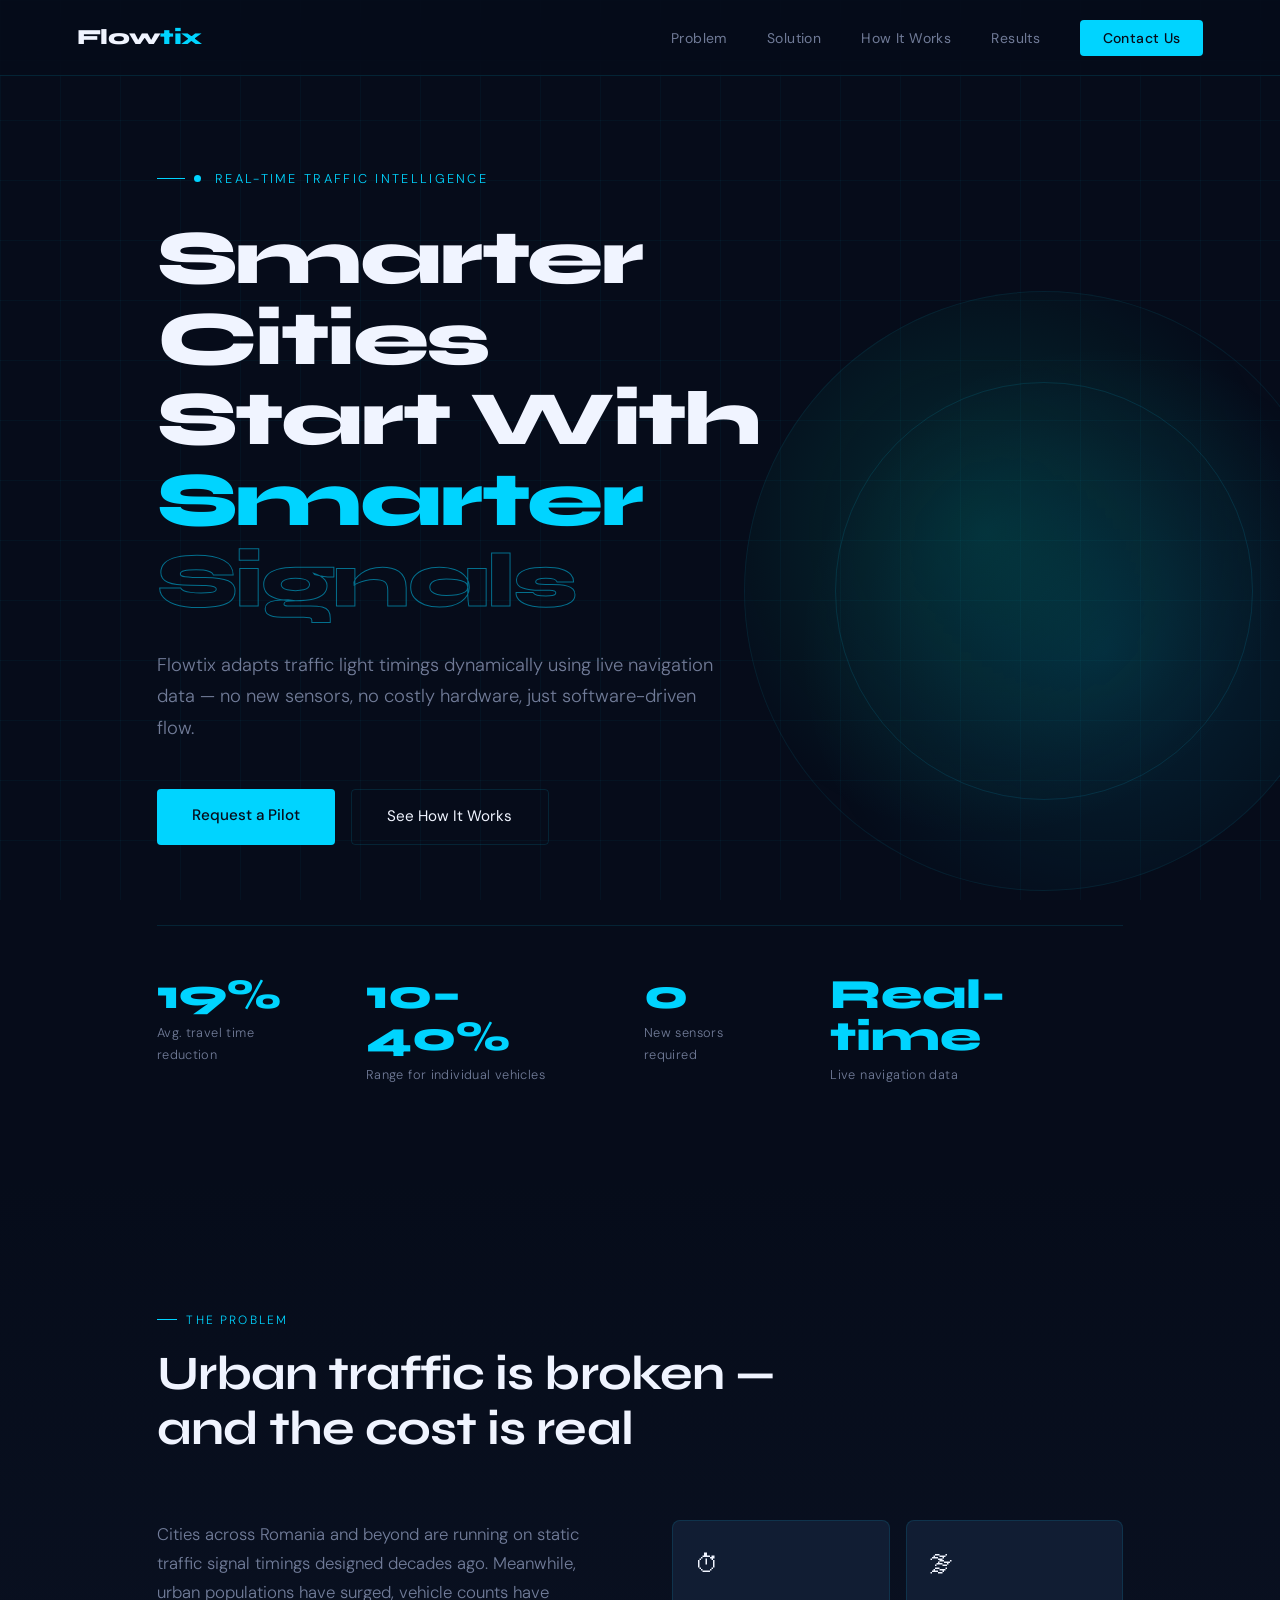
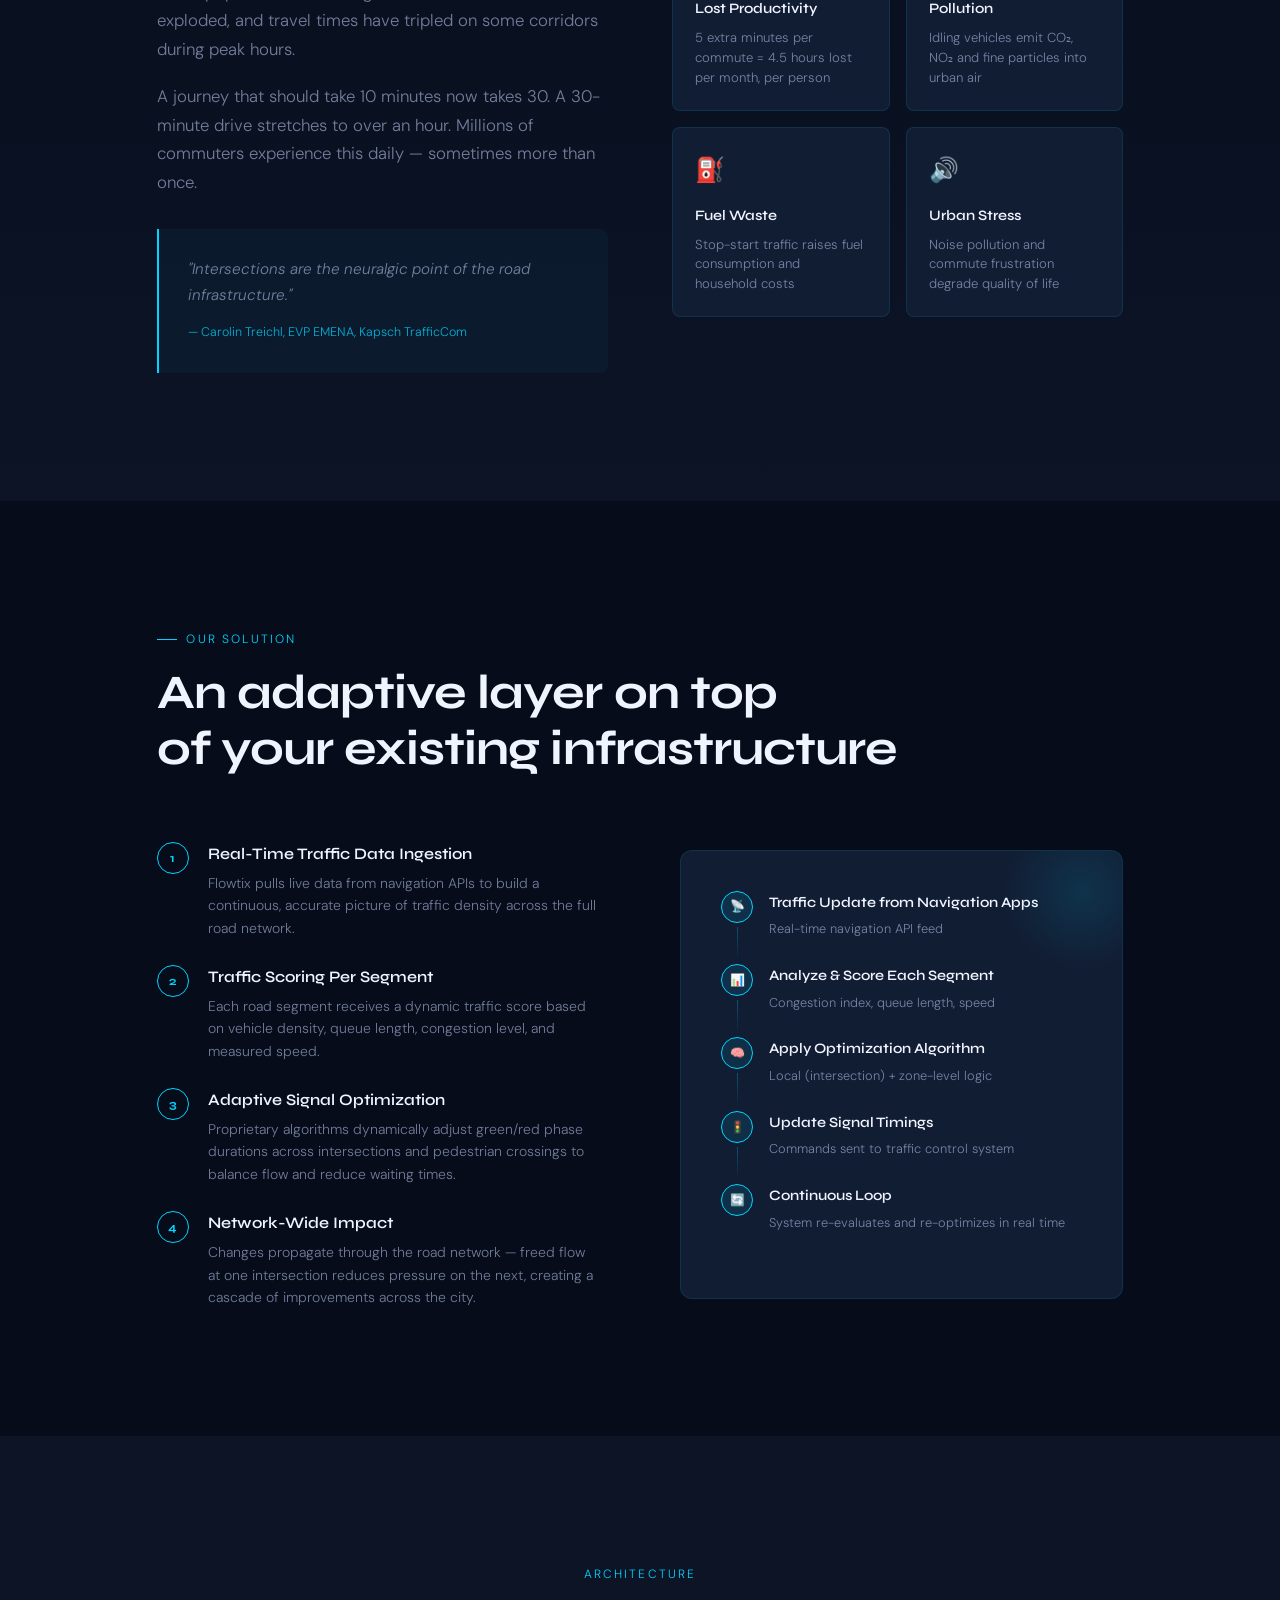
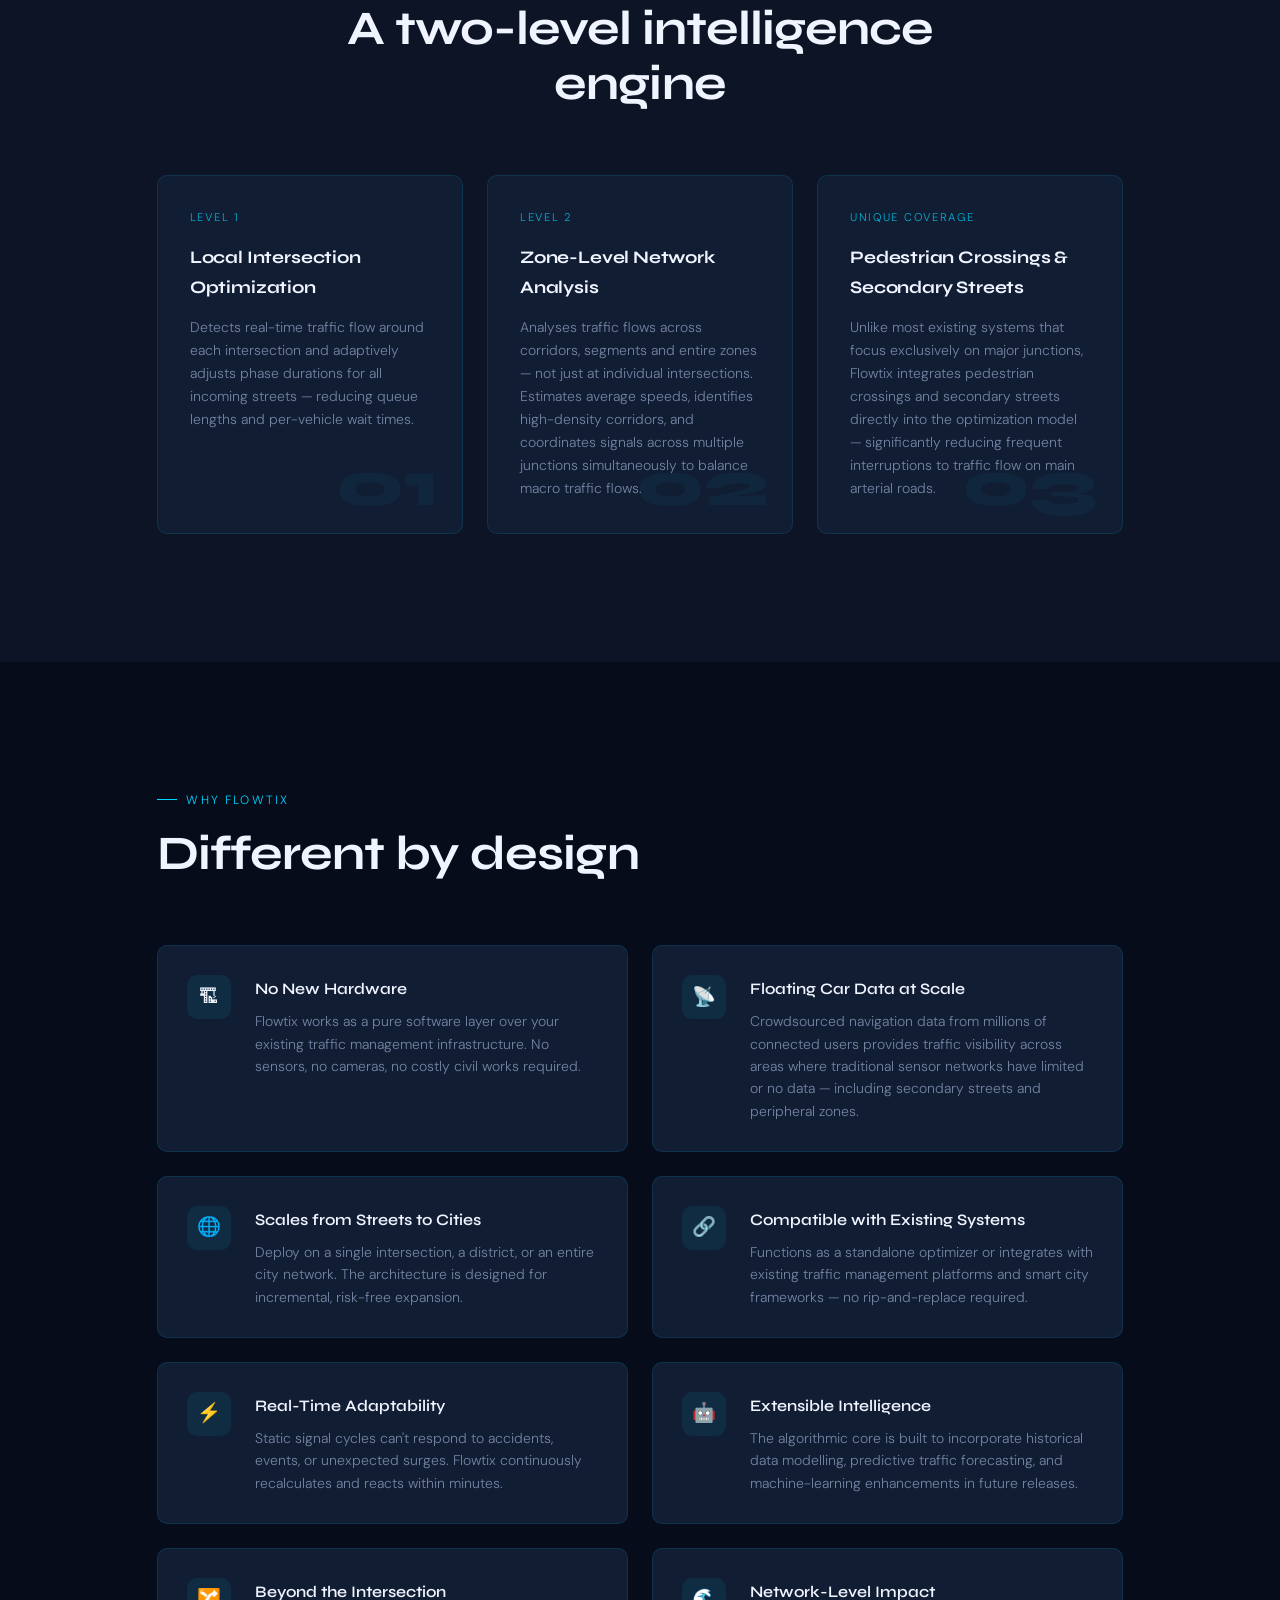
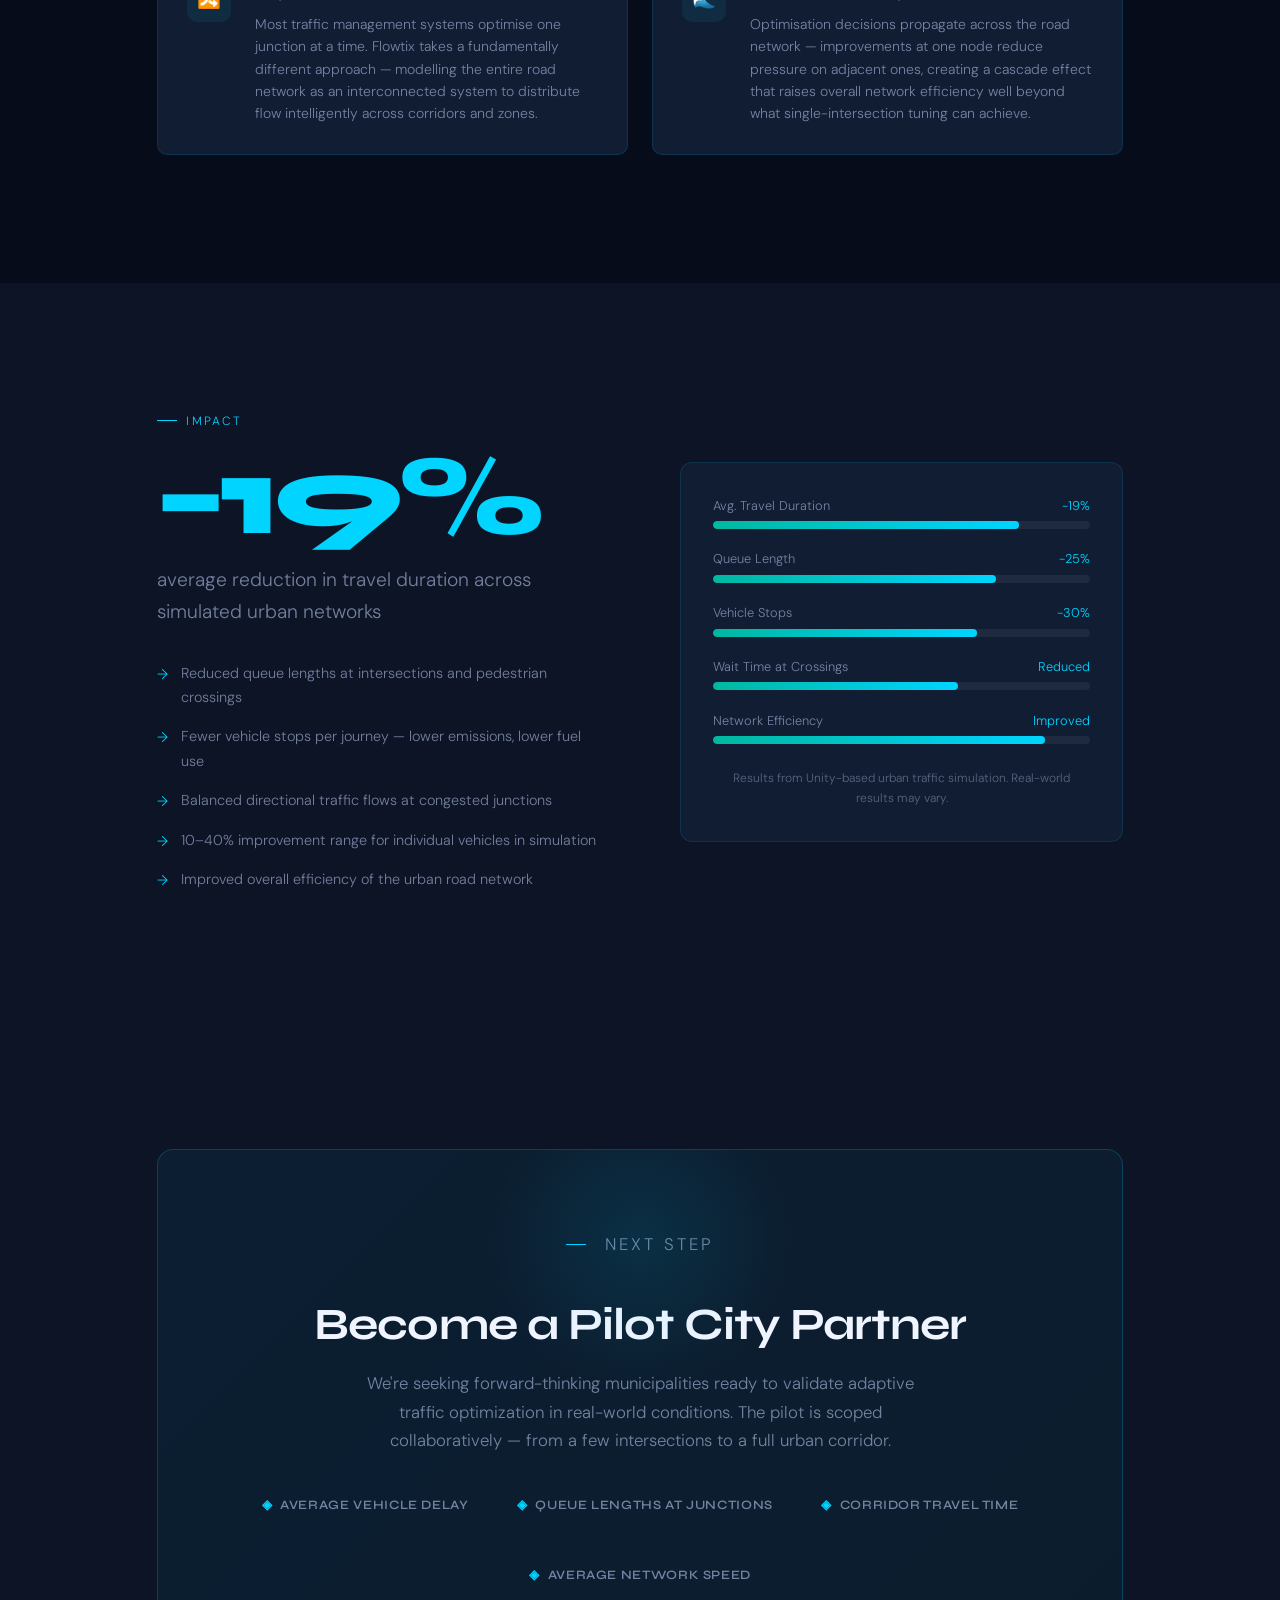
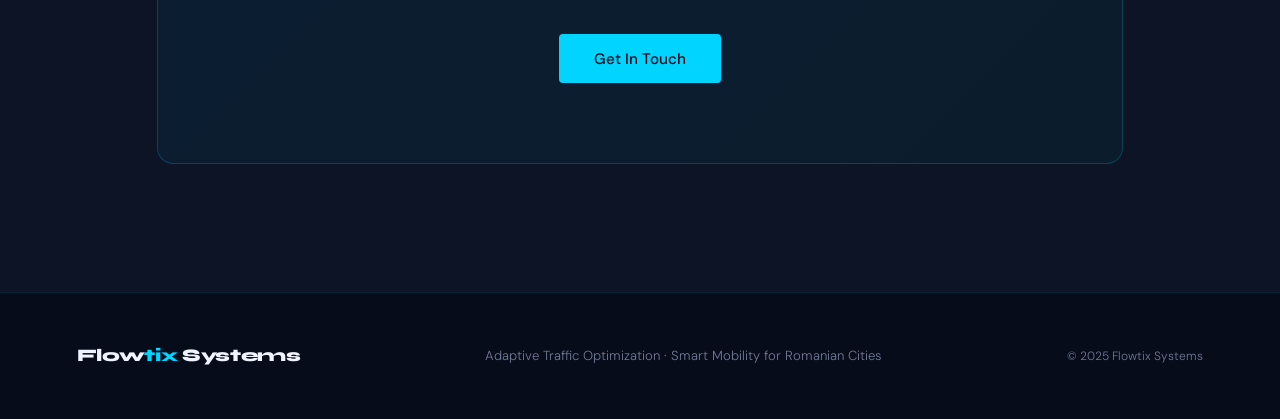
==== index.html @ 8f0c9e0a "index.html" ====
<!DOCTYPE html>
<html lang="en">
<head>
<meta charset="UTF-8">
<meta name="viewport" content="width=device-width, initial-scale=1.0">
<title>Flowtix Systems – Adaptive Traffic Optimization</title>
<link rel="preconnect" href="https://fonts.googleapis.com">
<link href="https://fonts.googleapis.com/css2?family=Syne:wght@400;600;700;800&family=DM+Sans:ital,wght@0,300;0,400;0,500;1,300&display=swap" rel="stylesheet">
<style>
  *, *::before, *::after { box-sizing: border-box; margin: 0; padding: 0; }
  :root {
    --navy: #060C1A; --dark: #0C1426; --card: #111D33;
    --border: rgba(0,210,255,0.12); --cyan: #00D4FF; --teal: #00B8A0;
    --white: #F0F4FF; --muted: rgba(200,215,255,0.55);
    --font-head: 'Syne', sans-serif; --font-body: 'DM Sans', sans-serif;
  }
  html { scroll-behavior: smooth; }
  body { background: var(--navy); color: var(--white); font-family: var(--font-body); font-weight: 300; overflow-x: hidden; line-height: 1.7; }
  body::before {
    content: ''; position: fixed; inset: 0;
    background-image: linear-gradient(rgba(0,210,255,0.04) 1px, transparent 1px), linear-gradient(90deg, rgba(0,210,255,0.04) 1px, transparent 1px);
    background-size: 60px 60px; pointer-events: none; z-index: 0;
  }
  nav {
    position: fixed; top: 0; left: 0; right: 0; z-index: 100;
    display: flex; align-items: center; justify-content: space-between;
    padding: 1.2rem 6vw;
    background: rgba(6,12,26,0.85); backdrop-filter: blur(20px);
    border-bottom: 1px solid var(--border);
  }
  .logo { font-family: var(--font-head); font-weight: 800; font-size: 1.35rem; letter-spacing: -0.02em; color: var(--white); }
  .logo span { color: var(--cyan); }
  nav ul { display: flex; gap: 2.5rem; list-style: none; }
  nav a { color: var(--muted); text-decoration: none; font-size: 0.875rem; font-weight: 400; letter-spacing: 0.03em; transition: color 0.2s; }
  nav a:hover { color: var(--cyan); }
  .nav-cta { background: var(--cyan); color: var(--navy) !important; padding: 0.55rem 1.4rem; border-radius: 4px; font-weight: 500 !important; }
  .nav-cta:hover { opacity: 0.85; color: var(--navy) !important; }
  section { position: relative; z-index: 1; }
  .container { max-width: 1120px; margin: 0 auto; padding: 0 6vw; }

  /* HERO */
  #hero { min-height: 100vh; display: flex; flex-direction: column; justify-content: center; padding: 10rem 6vw 6rem; overflow: hidden; }
  .hero-eyebrow {
    display: inline-flex; align-items: center; gap: 0.6rem;
    font-size: 0.8rem; letter-spacing: 0.18em; text-transform: uppercase;
    color: var(--cyan); margin-bottom: 1.8rem; opacity: 0;
    animation: fadeUp 0.8s 0.2s forwards;
  }
  .hero-eyebrow::before { content: ''; display: block; width: 28px; height: 1px; background: var(--cyan); }
  h1 { font-family: var(--font-head); font-weight: 800; font-size: clamp(3rem, 6vw, 5.5rem); line-height: 1.05; letter-spacing: -0.03em; max-width: 820px; opacity: 0; animation: fadeUp 0.9s 0.35s forwards; }
  h1 .accent { color: var(--cyan); }
  h1 .outline { -webkit-text-stroke: 1px rgba(0,210,255,0.5); color: transparent; }
  .hero-sub { font-size: 1.15rem; color: var(--muted); max-width: 580px; margin: 1.8rem 0 2.8rem; opacity: 0; animation: fadeUp 0.9s 0.5s forwards; }
  .hero-actions { display: flex; gap: 1rem; flex-wrap: wrap; opacity: 0; animation: fadeUp 0.9s 0.65s forwards; }
  .btn-primary { background: var(--cyan); color: var(--navy); border: none; padding: 0.9rem 2.2rem; border-radius: 4px; font-family: var(--font-body); font-size: 0.95rem; font-weight: 500; cursor: pointer; text-decoration: none; transition: opacity 0.2s, transform 0.2s; display: inline-block; }
  .btn-primary:hover { opacity: 0.88; transform: translateY(-1px); }
  .btn-outline { background: transparent; color: var(--white); border: 1px solid var(--border); padding: 0.9rem 2.2rem; border-radius: 4px; font-family: var(--font-body); font-size: 0.95rem; font-weight: 400; cursor: pointer; text-decoration: none; transition: border-color 0.2s, color 0.2s; display: inline-block; }
  .btn-outline:hover { border-color: var(--cyan); color: var(--cyan); }
  .hero-stats { display: flex; gap: 4rem; margin-top: 5rem; padding-top: 3rem; border-top: 1px solid var(--border); opacity: 0; animation: fadeUp 0.9s 0.85s forwards; }
  .stat-val { font-family: var(--font-head); font-size: 2.6rem; font-weight: 800; color: var(--cyan); line-height: 1; }
  .stat-label { font-size: 0.8rem; color: var(--muted); margin-top: 0.4rem; letter-spacing: 0.03em; }
  .hero-orb {
    position: absolute; right: -5vw; top: 50%; transform: translateY(-50%);
    width: min(600px, 55vw); height: min(600px, 55vw); border-radius: 50%;
    background: radial-gradient(circle at 40% 40%, rgba(0,184,160,0.18), transparent 60%), radial-gradient(circle at 60% 60%, rgba(0,210,255,0.12), transparent 60%);
    border: 1px solid rgba(0,210,255,0.08); animation: pulse 6s ease-in-out infinite; pointer-events: none;
  }
  .hero-orb::after { content: ''; position: absolute; inset: 15%; border-radius: 50%; border: 1px solid rgba(0,210,255,0.12); animation: pulse 6s 1.5s ease-in-out infinite; }
  @keyframes pulse { 0%, 100% { transform: translateY(-50%) scale(1); opacity: 1; } 50% { transform: translateY(-50%) scale(1.03); opacity: 0.8; } }
  @keyframes fadeUp { from { opacity: 0; transform: translateY(20px); } to { opacity: 1; transform: translateY(0); } }

  /* SECTION BASICS */
  .section-label { font-size: 0.75rem; letter-spacing: 0.18em; text-transform: uppercase; color: var(--cyan); margin-bottom: 1rem; display: flex; align-items: center; gap: 0.6rem; }
  .section-label::before { content: ''; display: block; width: 20px; height: 1px; background: var(--cyan); }
  h2 { font-family: var(--font-head); font-size: clamp(2rem, 4vw, 3rem); font-weight: 700; letter-spacing: -0.02em; line-height: 1.15; }

  /* PROBLEM */
  #problem { padding: 8rem 0; background: linear-gradient(180deg, var(--navy) 0%, var(--dark) 100%); }
  .problem-grid { display: grid; grid-template-columns: 1fr 1fr; gap: 4rem; margin-top: 4rem; align-items: start; }
  .problem-text p { color: var(--muted); font-size: 1.05rem; margin-bottom: 1.2rem; }
  .impact-cards { display: grid; grid-template-columns: 1fr 1fr; gap: 1rem; }
  .impact-card { background: var(--card); border: 1px solid var(--border); border-radius: 8px; padding: 1.4rem; transition: border-color 0.3s; }
  .impact-card:hover { border-color: rgba(0,210,255,0.3); }
  .impact-icon { font-size: 1.5rem; margin-bottom: 0.8rem; }
  .impact-title { font-family: var(--font-head); font-size: 0.9rem; font-weight: 600; margin-bottom: 0.4rem; }
  .impact-desc { font-size: 0.82rem; color: var(--muted); line-height: 1.5; }
  .quote-block { margin-top: 2rem; padding: 1.8rem; border-left: 2px solid var(--cyan); background: rgba(0,210,255,0.04); border-radius: 0 8px 8px 0; }
  .quote-block p { font-style: italic; color: var(--muted); font-size: 0.95rem; margin-bottom: 0.5rem; }
  .quote-block cite { font-size: 0.78rem; color: var(--cyan); opacity: 0.8; font-style: normal; }

  /* SOLUTION */
  #solution { padding: 8rem 0; }
  .solution-layout { display: grid; grid-template-columns: 1fr 1fr; gap: 5rem; margin-top: 4rem; align-items: center; }
  .solution-features { display: flex; flex-direction: column; gap: 1.5rem; }
  .feat-item { display: flex; gap: 1.2rem; align-items: flex-start; }
  .feat-num { flex-shrink: 0; width: 32px; height: 32px; border-radius: 50%; border: 1px solid var(--cyan); display: flex; align-items: center; justify-content: center; font-family: var(--font-head); font-size: 0.75rem; font-weight: 700; color: var(--cyan); margin-top: 2px; }
  .feat-text h3 { font-family: var(--font-head); font-size: 1rem; font-weight: 600; margin-bottom: 0.3rem; }
  .feat-text p { font-size: 0.875rem; color: var(--muted); line-height: 1.6; }
  .flow-diagram { background: var(--card); border: 1px solid var(--border); border-radius: 12px; padding: 2.5rem; position: relative; overflow: hidden; }
  .flow-diagram::before { content: ''; position: absolute; top: -40px; right: -40px; width: 160px; height: 160px; border-radius: 50%; background: radial-gradient(circle, rgba(0,210,255,0.12), transparent 70%); }
  .flow-step { display: flex; align-items: flex-start; gap: 1rem; margin-bottom: 1.5rem; position: relative; }
  .flow-step:not(:last-child)::after { content: ''; position: absolute; left: 16px; top: 36px; bottom: -20px; width: 1px; background: linear-gradient(var(--cyan), transparent); opacity: 0.3; }
  .flow-dot { flex-shrink: 0; width: 32px; height: 32px; border-radius: 50%; background: rgba(0,210,255,0.1); border: 1px solid var(--cyan); display: flex; align-items: center; justify-content: center; font-size: 0.75rem; color: var(--cyan); font-family: var(--font-head); font-weight: 700; }
  .flow-content h4 { font-family: var(--font-head); font-size: 0.9rem; font-weight: 600; margin-bottom: 0.2rem; }
  .flow-content p { font-size: 0.8rem; color: var(--muted); }

  /* HOW IT WORKS */
  #how { padding: 8rem 0; background: var(--dark); }
  .how-header { text-align: center; max-width: 620px; margin: 0 auto; }
  .how-header .section-label { justify-content: center; }
  .how-header .section-label::before { display: none; }
  .arch-cards { display: grid; grid-template-columns: repeat(3, 1fr); gap: 1.5rem; margin-top: 4rem; }
  .arch-card { background: var(--card); border: 1px solid var(--border); border-radius: 10px; padding: 2rem; transition: border-color 0.3s, transform 0.3s; position: relative; overflow: hidden; }
  .arch-card::before { content: ''; position: absolute; top: 0; left: 0; right: 0; height: 2px; background: linear-gradient(90deg, transparent, var(--cyan), transparent); opacity: 0; transition: opacity 0.3s; }
  .arch-card:hover { border-color: rgba(0,210,255,0.3); transform: translateY(-4px); }
  .arch-card:hover::before { opacity: 1; }
  .arch-tag { font-size: 0.7rem; letter-spacing: 0.15em; text-transform: uppercase; color: var(--cyan); opacity: 0.8; margin-bottom: 1rem; }
  .arch-card h3 { font-family: var(--font-head); font-size: 1.1rem; font-weight: 700; margin-bottom: 0.8rem; letter-spacing: -0.01em; }
  .arch-card p { font-size: 0.875rem; color: var(--muted); line-height: 1.65; }
  .arch-card .big-num { position: absolute; bottom: 1rem; right: 1.5rem; font-family: var(--font-head); font-size: 4rem; font-weight: 800; color: rgba(0,210,255,0.05); line-height: 1; }

  /* DIFF */
  #diff { padding: 8rem 0; }
  .diff-grid { display: grid; grid-template-columns: repeat(2, 1fr); gap: 1.5rem; margin-top: 4rem; }
  .diff-item { display: flex; gap: 1.5rem; background: var(--card); border: 1px solid var(--border); border-radius: 10px; padding: 1.8rem; transition: border-color 0.3s; }
  .diff-item:hover { border-color: rgba(0,210,255,0.3); }
  .diff-icon { flex-shrink: 0; width: 44px; height: 44px; border-radius: 10px; background: rgba(0,210,255,0.08); display: flex; align-items: center; justify-content: center; font-size: 1.2rem; }
  .diff-body h3 { font-family: var(--font-head); font-size: 1rem; font-weight: 600; margin-bottom: 0.5rem; }
  .diff-body p { font-size: 0.875rem; color: var(--muted); line-height: 1.6; }

  /* RESULTS */
  #results { padding: 8rem 0; background: var(--dark); overflow: hidden; }
  .results-layout { display: grid; grid-template-columns: 1fr 1fr; gap: 5rem; align-items: center; }
  .results-big { font-family: var(--font-head); font-size: 7rem; font-weight: 800; line-height: 0.9; color: var(--cyan); letter-spacing: -0.04em; }
  .results-desc { font-size: 1.2rem; color: var(--muted); margin: 1rem 0 2rem; }
  .result-list { list-style: none; display: flex; flex-direction: column; gap: 0.9rem; }
  .result-list li { display: flex; align-items: flex-start; gap: 0.8rem; font-size: 0.9rem; color: var(--muted); }
  .result-list li::before { content: '→'; color: var(--cyan); flex-shrink: 0; margin-top: 1px; }
  .results-vis { background: var(--card); border: 1px solid var(--border); border-radius: 12px; padding: 2rem; }
  .bar-chart { display: flex; flex-direction: column; gap: 1.2rem; }
  .bar-row { display: flex; flex-direction: column; gap: 0.3rem; }
  .bar-label { display: flex; justify-content: space-between; font-size: 0.8rem; color: var(--muted); }
  .bar-track { height: 8px; background: rgba(255,255,255,0.06); border-radius: 99px; overflow: hidden; }
  .bar-fill { height: 100%; border-radius: 99px; background: linear-gradient(90deg, var(--teal), var(--cyan)); animation: barGrow 1.5s ease forwards; }
  @keyframes barGrow { from { width: 0; } }
  .chart-note { font-size: 0.75rem; color: var(--muted); text-align: center; margin-top: 1.5rem; opacity: 0.7; }



  /* PILOT */
  #pilot { padding: 8rem 0; background: var(--dark); }
  .pilot-box { background: linear-gradient(135deg, rgba(0,210,255,0.06) 0%, rgba(0,184,160,0.06) 100%); border: 1px solid rgba(0,210,255,0.2); border-radius: 16px; padding: 5rem; text-align: center; position: relative; overflow: hidden; }
  .pilot-box::before { content: ''; position: absolute; top: -60px; left: 50%; transform: translateX(-50%); width: 300px; height: 300px; border-radius: 50%; background: radial-gradient(circle, rgba(0,210,255,0.1), transparent 70%); pointer-events: none; }
  .pilot-box h2 { font-size: clamp(2rem, 3.5vw, 2.8rem); margin-bottom: 1.2rem; }
  .pilot-box p { color: var(--muted); max-width: 560px; margin: 0 auto 2.5rem; font-size: 1.05rem; }
  .pilot-kpis { display: flex; justify-content: center; gap: 3rem; margin-bottom: 3rem; flex-wrap: wrap; }
  .kpi { font-family: var(--font-head); font-size: 0.8rem; font-weight: 600; letter-spacing: 0.05em; color: var(--muted); text-transform: uppercase; display: flex; align-items: center; gap: 0.5rem; }
  .kpi::before { content: '◈'; color: var(--cyan); }

  footer { padding: 3rem 6vw; border-top: 1px solid var(--border); display: flex; align-items: center; justify-content: space-between; position: relative; z-index: 1; }
  footer p { font-size: 0.82rem; color: var(--muted); }
  .footer-logo { font-family: var(--font-head); font-weight: 800; font-size: 1.1rem; letter-spacing: -0.02em; color: var(--white); }
  .footer-logo span { color: var(--cyan); }

  .reveal { opacity: 0; transform: translateY(24px); transition: opacity 0.7s ease, transform 0.7s ease; }
  .reveal.visible { opacity: 1; transform: none; }
  @keyframes blink { 0%, 100% { opacity: 1; } 50% { opacity: 0.3; } }
  .live-dot { display: inline-block; width: 7px; height: 7px; border-radius: 50%; background: var(--cyan); animation: blink 1.8s ease-in-out infinite; margin-right: 4px; }

  @media (max-width: 860px) {
    nav ul { display: none; }
    .problem-grid, .solution-layout, .results-layout, .data-layout { grid-template-columns: 1fr; gap: 2.5rem; }
    .arch-cards, .diff-grid { grid-template-columns: 1fr; }
    .impact-cards { grid-template-columns: 1fr 1fr; }
    .hero-stats { flex-wrap: wrap; gap: 2rem; }
    .pilot-box { padding: 3rem 2rem; }
    .hero-orb { display: none; }
  }

  /* CONTACT PAGE */
  #contact-page {
    display: none; position: fixed; inset: 0; z-index: 200;
    background: var(--navy); overflow-y: auto;
  }
  #contact-page.active { display: block; }
  .contact-wrap {
    min-height: 100vh; display: flex; flex-direction: column;
    align-items: center; justify-content: center;
    padding: 6rem 6vw; text-align: center;
  }
  .contact-back {
    position: fixed; top: 1.5rem; left: 6vw; z-index: 210;
    display: flex; align-items: center; gap: 0.5rem;
    color: var(--muted); font-size: 0.875rem; cursor: pointer;
    background: none; border: none; font-family: var(--font-body);
    transition: color 0.2s; padding: 0;
  }
  .contact-back:hover { color: var(--cyan); }
  .contact-back::before { content: '←'; font-size: 1rem; }
  .contact-eyebrow {
    font-size: 0.8rem; letter-spacing: 0.18em; text-transform: uppercase;
    color: var(--cyan); margin-bottom: 1.5rem;
    display: flex; align-items: center; justify-content: center; gap: 0.6rem;
  }
  .contact-eyebrow::before { content: ''; display: block; width: 28px; height: 1px; background: var(--cyan); }
  .contact-eyebrow::after { content: ''; display: block; width: 28px; height: 1px; background: var(--cyan); }
  .contact-title { font-family: var(--font-head); font-size: clamp(2.2rem, 5vw, 4rem); font-weight: 800; letter-spacing: -0.03em; margin-bottom: 1rem; }
  .contact-subtitle { color: var(--muted); font-size: 1.1rem; max-width: 480px; margin: 0 auto 4rem; }
  .contact-cards {
    display: flex; gap: 2rem; flex-wrap: wrap; justify-content: center; margin-bottom: 4rem;
  }
  .contact-card {
    background: var(--card); border: 1px solid var(--border); border-radius: 12px;
    padding: 2.5rem 3rem; min-width: 260px; transition: border-color 0.3s, transform 0.3s;
    text-decoration: none; color: var(--white);
  }
  .contact-card:hover { border-color: rgba(0,210,255,0.4); transform: translateY(-4px); }
  .contact-card-icon { font-size: 2rem; margin-bottom: 1.2rem; }
  .contact-card-label { font-size: 0.75rem; letter-spacing: 0.15em; text-transform: uppercase; color: var(--cyan); margin-bottom: 0.6rem; }
  .contact-card-value { font-family: var(--font-head); font-size: 1.1rem; font-weight: 600; }
  .contact-location {
    font-size: 0.82rem; color: var(--muted); opacity: 0.55;
    letter-spacing: 0.05em;
  }
  .contact-orb {
    position: fixed; left: 50%; top: 50%; transform: translate(-50%, -50%);
    width: 600px; height: 600px; border-radius: 50%; pointer-events: none;
    background: radial-gradient(circle at 50% 50%, rgba(0,184,160,0.08), transparent 60%);
    z-index: -1;
  }

</style>
</head>
<body>

<nav>
  <div class="logo">Flow<span>tix</span></div>
  <ul>
    <li><a href="#problem">Problem</a></li>
    <li><a href="#solution">Solution</a></li>
    <li><a href="#how">How It Works</a></li>
    <li><a href="#results">Results</a></li>
    <li><a href="#pilot" class="nav-cta">Contact Us</a></li>
  </ul>
</nav>

<section id="hero">
  <div class="hero-orb"></div>
  <div class="container">
    <p class="hero-eyebrow"><span class="live-dot"></span>Real-Time Traffic Intelligence</p>
    <h1>Smarter Cities<br>Start With <span class="accent">Smarter</span><br><span class="outline">Signals</span></h1>
    <p class="hero-sub">Flowtix adapts traffic light timings dynamically using live navigation data — no new sensors, no costly hardware, just software-driven flow.</p>
    <div class="hero-actions">
      <a href="#pilot" class="btn-primary">Request a Pilot</a>
      <a href="#solution" class="btn-outline">See How It Works</a>
    </div>
    <div class="hero-stats">
      <div><div class="stat-val">19%</div><div class="stat-label">Avg. travel time reduction</div></div>
      <div><div class="stat-val">10–40%</div><div class="stat-label">Range for individual vehicles</div></div>
      <div><div class="stat-val">0</div><div class="stat-label">New sensors required</div></div>
      <div><div class="stat-val">Real-time</div><div class="stat-label">Live navigation data</div></div>
    </div>
  </div>
</section>

<section id="problem">
  <div class="container">
    <div class="reveal">
      <p class="section-label">The Problem</p>
      <h2>Urban traffic is broken —<br>and the cost is real</h2>
    </div>
    <div class="problem-grid reveal">
      <div class="problem-text">
        <p>Cities across Romania and beyond are running on static traffic signal timings designed decades ago. Meanwhile, urban populations have surged, vehicle counts have exploded, and travel times have tripled on some corridors during peak hours.</p>
        <p>A journey that should take 10 minutes now takes 30. A 30-minute drive stretches to over an hour. Millions of commuters experience this daily — sometimes more than once.</p>
        <div class="quote-block">
          <p>"Intersections are the neuralgic point of the road infrastructure."</p>
          <cite>— Carolin Treichl, EVP EMENA, Kapsch TrafficCom</cite>
        </div>
      </div>
      <div class="impact-cards">
        <div class="impact-card"><div class="impact-icon">⏱</div><div class="impact-title">Lost Productivity</div><div class="impact-desc">5 extra minutes per commute = 4.5 hours lost per month, per person</div></div>
        <div class="impact-card"><div class="impact-icon">🌫</div><div class="impact-title">Pollution</div><div class="impact-desc">Idling vehicles emit CO₂, NO₂ and fine particles into urban air</div></div>
        <div class="impact-card"><div class="impact-icon">⛽</div><div class="impact-title">Fuel Waste</div><div class="impact-desc">Stop-start traffic raises fuel consumption and household costs</div></div>
        <div class="impact-card"><div class="impact-icon">🔊</div><div class="impact-title">Urban Stress</div><div class="impact-desc">Noise pollution and commute frustration degrade quality of life</div></div>
      </div>
    </div>
  </div>
</section>

<section id="solution">
  <div class="container">
    <div class="reveal">
      <p class="section-label">Our Solution</p>
      <h2>An adaptive layer on top<br>of your existing infrastructure</h2>
    </div>
    <div class="solution-layout">
      <div class="solution-features reveal">
        <div class="feat-item">
          <div class="feat-num">1</div>
          <div class="feat-text"><h3>Real-Time Traffic Data Ingestion</h3><p>Flowtix pulls live data from navigation APIs to build a continuous, accurate picture of traffic density across the full road network.</p></div>
        </div>
        <div class="feat-item">
          <div class="feat-num">2</div>
          <div class="feat-text"><h3>Traffic Scoring Per Segment</h3><p>Each road segment receives a dynamic traffic score based on vehicle density, queue length, congestion level, and measured speed.</p></div>
        </div>
        <div class="feat-item">
          <div class="feat-num">3</div>
          <div class="feat-text"><h3>Adaptive Signal Optimization</h3><p>Proprietary algorithms dynamically adjust green/red phase durations across intersections and pedestrian crossings to balance flow and reduce waiting times.</p></div>
        </div>
        <div class="feat-item">
          <div class="feat-num">4</div>
          <div class="feat-text"><h3>Network-Wide Impact</h3><p>Changes propagate through the road network — freed flow at one intersection reduces pressure on the next, creating a cascade of improvements across the city.</p></div>
        </div>
      </div>
      <div class="flow-diagram reveal">
        <div class="flow-step"><div class="flow-dot">📡</div><div class="flow-content"><h4>Traffic Update from Navigation Apps</h4><p>Real-time navigation API feed</p></div></div>
        <div class="flow-step"><div class="flow-dot">📊</div><div class="flow-content"><h4>Analyze & Score Each Segment</h4><p>Congestion index, queue length, speed</p></div></div>
        <div class="flow-step"><div class="flow-dot">🧠</div><div class="flow-content"><h4>Apply Optimization Algorithm</h4><p>Local (intersection) + zone-level logic</p></div></div>
        <div class="flow-step"><div class="flow-dot">🚦</div><div class="flow-content"><h4>Update Signal Timings</h4><p>Commands sent to traffic control system</p></div></div>
        <div class="flow-step"><div class="flow-dot">🔄</div><div class="flow-content"><h4>Continuous Loop</h4><p>System re-evaluates and re-optimizes in real time</p></div></div>
      </div>
    </div>
  </div>
</section>

<section id="how">
  <div class="container">
    <div class="how-header reveal">
      <p class="section-label">Architecture</p>
      <h2>A two-level intelligence engine</h2>
    </div>
    <div class="arch-cards">
      <div class="arch-card reveal"><div class="arch-tag">Level 1</div><h3>Local Intersection Optimization</h3><p>Detects real-time traffic flow around each intersection and adaptively adjusts phase durations for all incoming streets — reducing queue lengths and per-vehicle wait times.</p><div class="big-num">01</div></div>
      <div class="arch-card reveal"><div class="arch-tag">Level 2</div><h3>Zone-Level Network Analysis</h3><p>Analyses traffic flows across corridors, segments and entire zones — not just at individual intersections. Estimates average speeds, identifies high-density corridors, and coordinates signals across multiple junctions simultaneously to balance macro traffic flows.</p><div class="big-num">02</div></div>
      <div class="arch-card reveal"><div class="arch-tag">Unique Coverage</div><h3>Pedestrian Crossings & Secondary Streets</h3><p>Unlike most existing systems that focus exclusively on major junctions, Flowtix integrates pedestrian crossings and secondary streets directly into the optimization model — significantly reducing frequent interruptions to traffic flow on main arterial roads.</p><div class="big-num">03</div></div>
    </div>
  </div>
</section>

<section id="diff">
  <div class="container">
    <div class="reveal">
      <p class="section-label">Why Flowtix</p>
      <h2>Different by design</h2>
    </div>
    <div class="diff-grid reveal">
      <div class="diff-item"><div class="diff-icon">🏗</div><div class="diff-body"><h3>No New Hardware</h3><p>Flowtix works as a pure software layer over your existing traffic management infrastructure. No sensors, no cameras, no costly civil works required.</p></div></div>
      <div class="diff-item"><div class="diff-icon">📡</div><div class="diff-body"><h3>Floating Car Data at Scale</h3><p>Crowdsourced navigation data from millions of connected users provides traffic visibility across areas where traditional sensor networks have limited or no data — including secondary streets and peripheral zones.</p></div></div>
      <div class="diff-item"><div class="diff-icon">🌐</div><div class="diff-body"><h3>Scales from Streets to Cities</h3><p>Deploy on a single intersection, a district, or an entire city network. The architecture is designed for incremental, risk-free expansion.</p></div></div>
      <div class="diff-item"><div class="diff-icon">🔗</div><div class="diff-body"><h3>Compatible with Existing Systems</h3><p>Functions as a standalone optimizer or integrates with existing traffic management platforms and smart city frameworks — no rip-and-replace required.</p></div></div>
      <div class="diff-item"><div class="diff-icon">⚡</div><div class="diff-body"><h3>Real-Time Adaptability</h3><p>Static signal cycles can't respond to accidents, events, or unexpected surges. Flowtix continuously recalculates and reacts within minutes.</p></div></div>
      <div class="diff-item"><div class="diff-icon">🤖</div><div class="diff-body"><h3>Extensible Intelligence</h3><p>The algorithmic core is built to incorporate historical data modelling, predictive traffic forecasting, and machine-learning enhancements in future releases.</p></div></div>
      <div class="diff-item"><div class="diff-icon">🔀</div><div class="diff-body"><h3>Beyond the Intersection</h3><p>Most traffic management systems optimise one junction at a time. Flowtix takes a fundamentally different approach — modelling the entire road network as an interconnected system to distribute flow intelligently across corridors and zones.</p></div></div>
      <div class="diff-item"><div class="diff-icon">🌊</div><div class="diff-body"><h3>Network-Level Impact</h3><p>Optimisation decisions propagate across the road network — improvements at one node reduce pressure on adjacent ones, creating a cascade effect that raises overall network efficiency well beyond what single-intersection tuning can achieve.</p></div></div>
    </div>
  </div>
</section>

<section id="results">
  <div class="container">
    <div class="results-layout">
      <div class="reveal">
        <p class="section-label">Impact</p>
        <div class="results-big">−19%</div>
        <p class="results-desc">average reduction in travel duration across simulated urban networks</p>
        <ul class="result-list">
          <li>Reduced queue lengths at intersections and pedestrian crossings</li>
          <li>Fewer vehicle stops per journey — lower emissions, lower fuel use</li>
          <li>Balanced directional traffic flows at congested junctions</li>
          <li>10–40% improvement range for individual vehicles in simulation</li>
          <li>Improved overall efficiency of the urban road network</li>
        </ul>
      </div>
      <div class="results-vis reveal">
        <div class="bar-chart">
          <div class="bar-row"><div class="bar-label"><span>Avg. Travel Duration</span><span style="color:var(--cyan)">−19%</span></div><div class="bar-track"><div class="bar-fill" style="width:81%"></div></div></div>
          <div class="bar-row"><div class="bar-label"><span>Queue Length</span><span style="color:var(--cyan)">−25%</span></div><div class="bar-track"><div class="bar-fill" style="width:75%"></div></div></div>
          <div class="bar-row"><div class="bar-label"><span>Vehicle Stops</span><span style="color:var(--cyan)">−30%</span></div><div class="bar-track"><div class="bar-fill" style="width:70%"></div></div></div>
          <div class="bar-row"><div class="bar-label"><span>Wait Time at Crossings</span><span style="color:var(--cyan)">Reduced</span></div><div class="bar-track"><div class="bar-fill" style="width:65%"></div></div></div>
          <div class="bar-row"><div class="bar-label"><span>Network Efficiency</span><span style="color:var(--cyan)">Improved</span></div><div class="bar-track"><div class="bar-fill" style="width:88%"></div></div></div>
        </div>
        <p class="chart-note">Results from Unity-based urban traffic simulation. Real-world results may vary.</p>
      </div>
    </div>
  </div>
</section>

<section id="pilot">
  <div class="container">
    <div class="pilot-box reveal">
      <p class="section-label" style="justify-content:center;"><span style="width:0"></span>Next Step</p>
      <h2>Become a Pilot City Partner</h2>
      <p>We're seeking forward-thinking municipalities ready to validate adaptive traffic optimization in real-world conditions. The pilot is scoped collaboratively — from a few intersections to a full urban corridor.</p>
      <div class="pilot-kpis">
        <div class="kpi">Average vehicle delay</div>
        <div class="kpi">Queue lengths at junctions</div>
        <div class="kpi">Corridor travel time</div>
        <div class="kpi">Average network speed</div>
      </div>
      <button class="btn-primary" onclick="openContact()">Get In Touch</button>
    </div>
  </div>
</section>

<footer>
  <div class="footer-logo">Flow<span>tix</span> Systems</div>
  <p>Adaptive Traffic Optimization · Smart Mobility for Romanian Cities</p>
  <p style="font-size:0.75rem;">© 2025 Flowtix Systems</p>
</footer>

<script data-cfasync="false" src="/cdn-cgi/scripts/5c5dd728/cloudflare-static/email-decode.min.js"></script><script>
  const reveals = document.querySelectorAll('.reveal');
  const observer = new IntersectionObserver((entries) => {
    entries.forEach((entry, i) => {
      if (entry.isIntersecting) {
        setTimeout(() => entry.target.classList.add('visible'), i * 80);
        observer.unobserve(entry.target);
      }
    });
  }, { threshold: 0.1 });
  reveals.forEach(el => observer.observe(el));

  document.querySelectorAll('a[href^="#"]').forEach(link => {
    link.addEventListener('click', e => {
      e.preventDefault();
      const target = document.querySelector(e.target.getAttribute('href'));
      if (target) target.scrollIntoView({ behavior: 'smooth' });
    });
  });
</script>
<!-- CONTACT PAGE OVERLAY -->
<div id="contact-page">
  <div class="contact-orb"></div>
  <button class="contact-back" onclick="closContact()">Back to site</button>
  <div class="contact-wrap">
    <p class="contact-eyebrow">Get In Touch</p>
    <h2 class="contact-title">Let's talk traffic.</h2>
    <p class="contact-subtitle">Reach out to discuss a pilot, a partnership, or just to learn more about Flowtix Systems.</p>
    <div class="contact-cards">
      <a class="contact-card" href="mailto:flowtixsystems@gmail.com">
        <div class="contact-card-icon">✉️</div>
        <div class="contact-card-label">Email</div>
        <div class="contact-card-value">flowtixsystems@gmail.com</div>
      </a>
      <a class="contact-card" href="tel:+40741782060">
        <div class="contact-card-icon">📞</div>
        <div class="contact-card-label">Phone</div>
        <div class="contact-card-value">+40 741 782 060</div>
      </a>
      <a class="contact-card" href="https://www.linkedin.com/company/flowtix-systems" target="_blank" rel="noopener">
        <div class="contact-card-icon">💼</div>
        <div class="contact-card-label">LinkedIn</div>
        <div class="contact-card-value">Flowtix Systems</div>
      </a>
    </div>
    <p class="contact-location">📍 Bucharest, Romania</p>
  </div>
</div>

<script>

  function openContact() {
    document.getElementById('contact-page').classList.add('active');
    document.body.style.overflow = 'hidden';
  }
  function closContact() {
    document.getElementById('contact-page').classList.remove('active');
    document.body.style.overflow = '';
  }
  document.addEventListener('keydown', function(e) {
    if (e.key === 'Escape') closContact();
  });

</script>
</body>
</html>
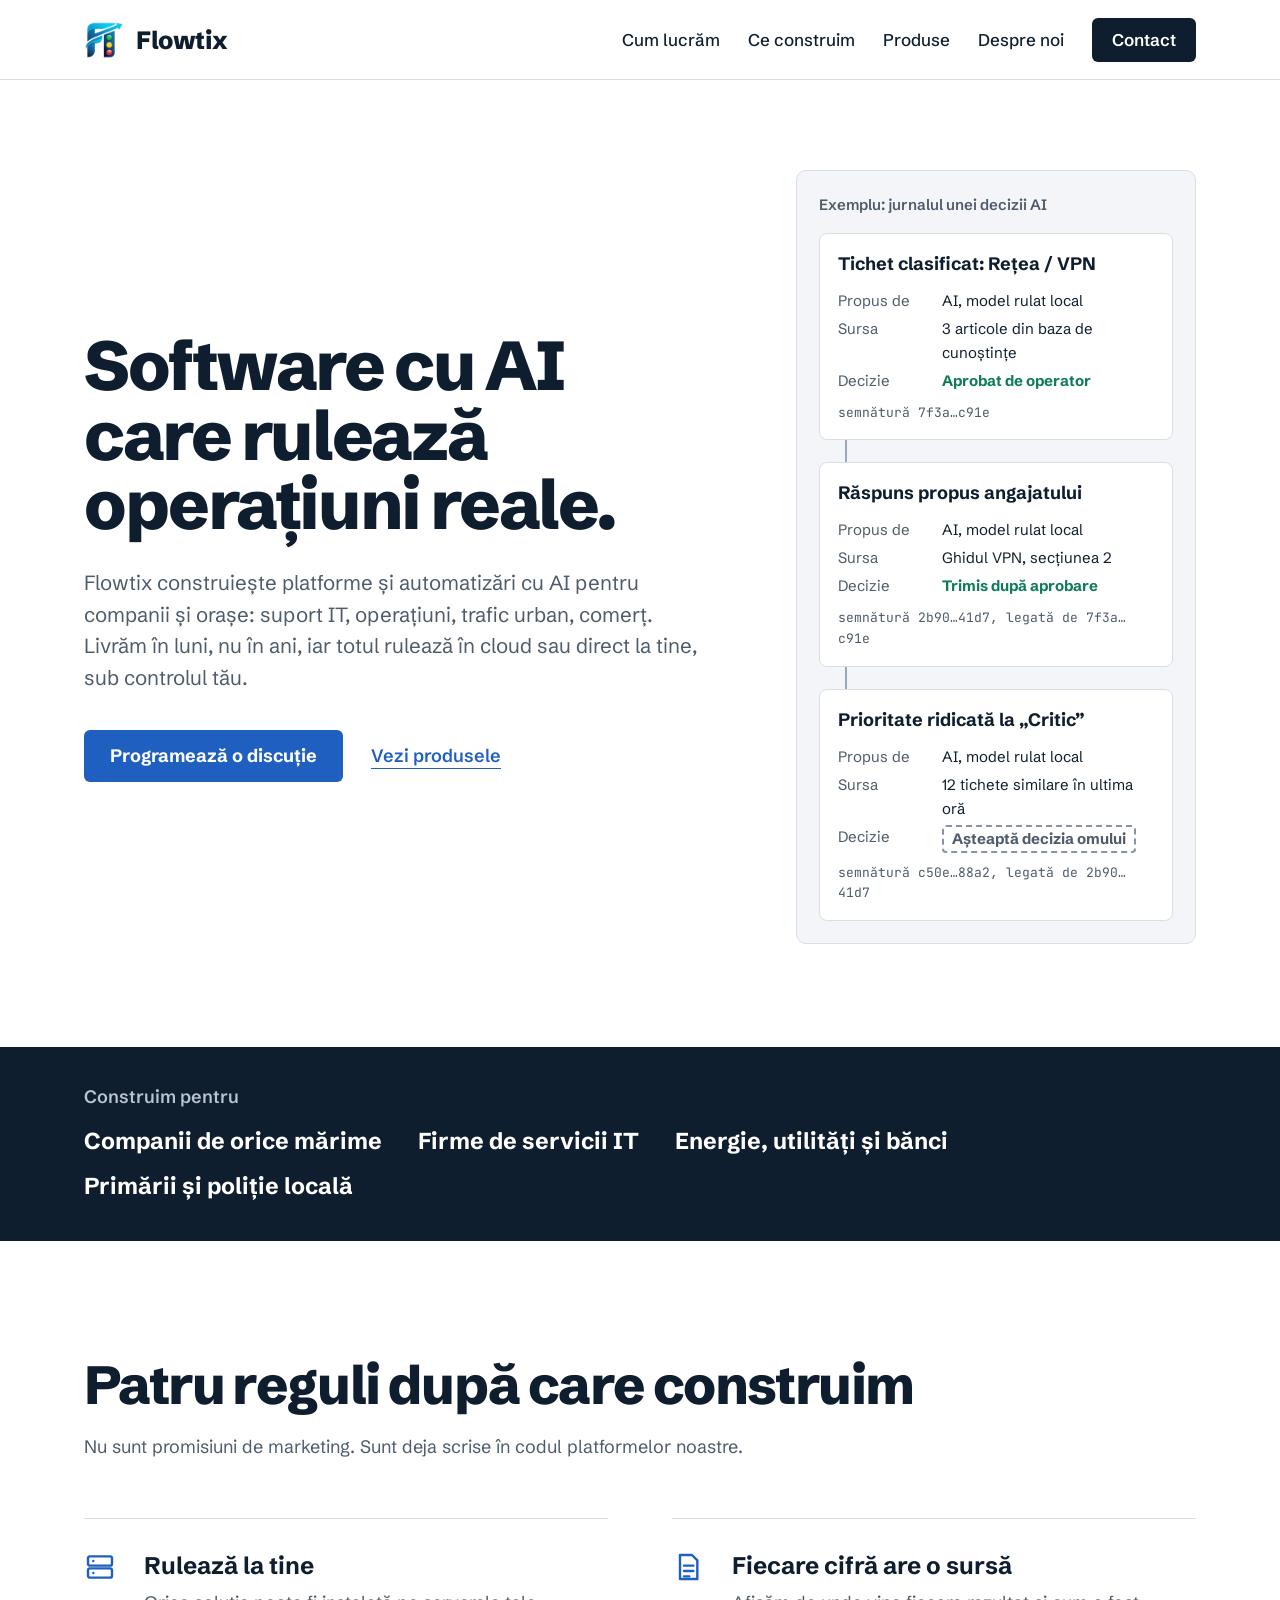
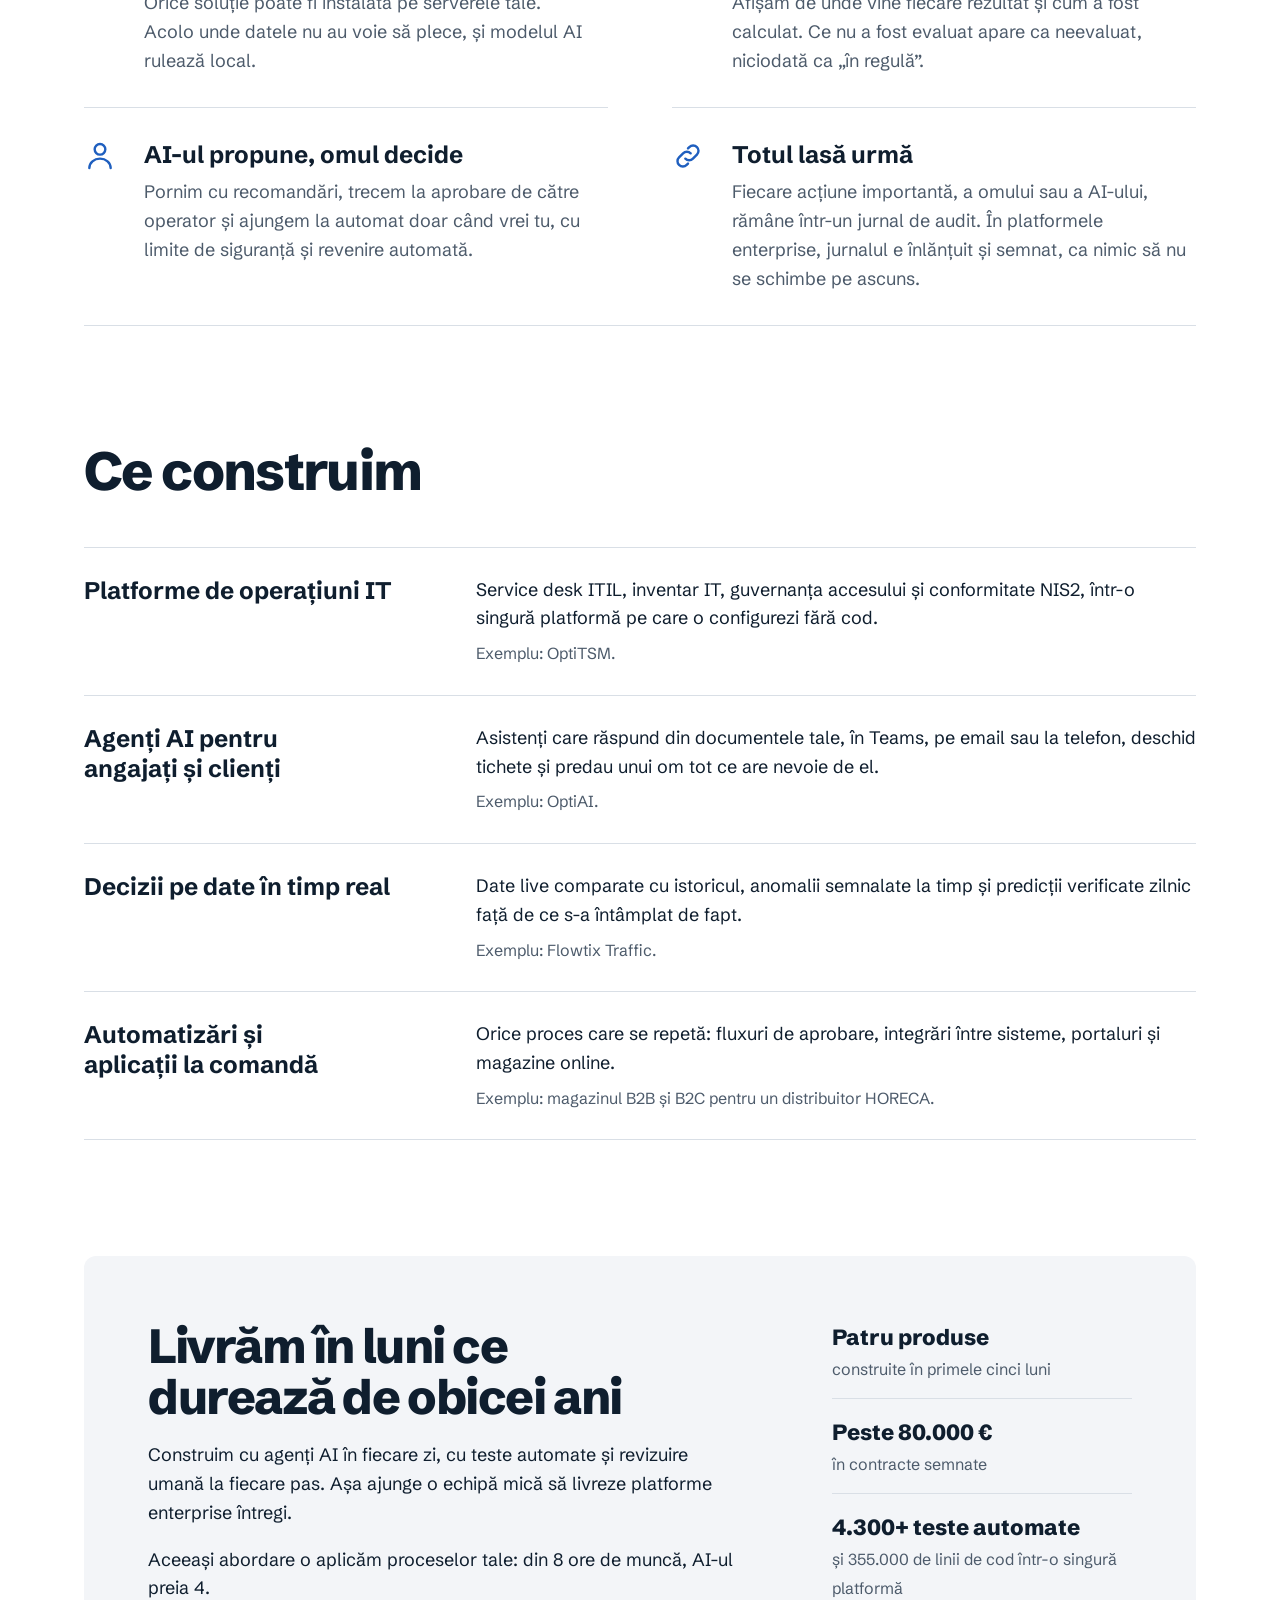
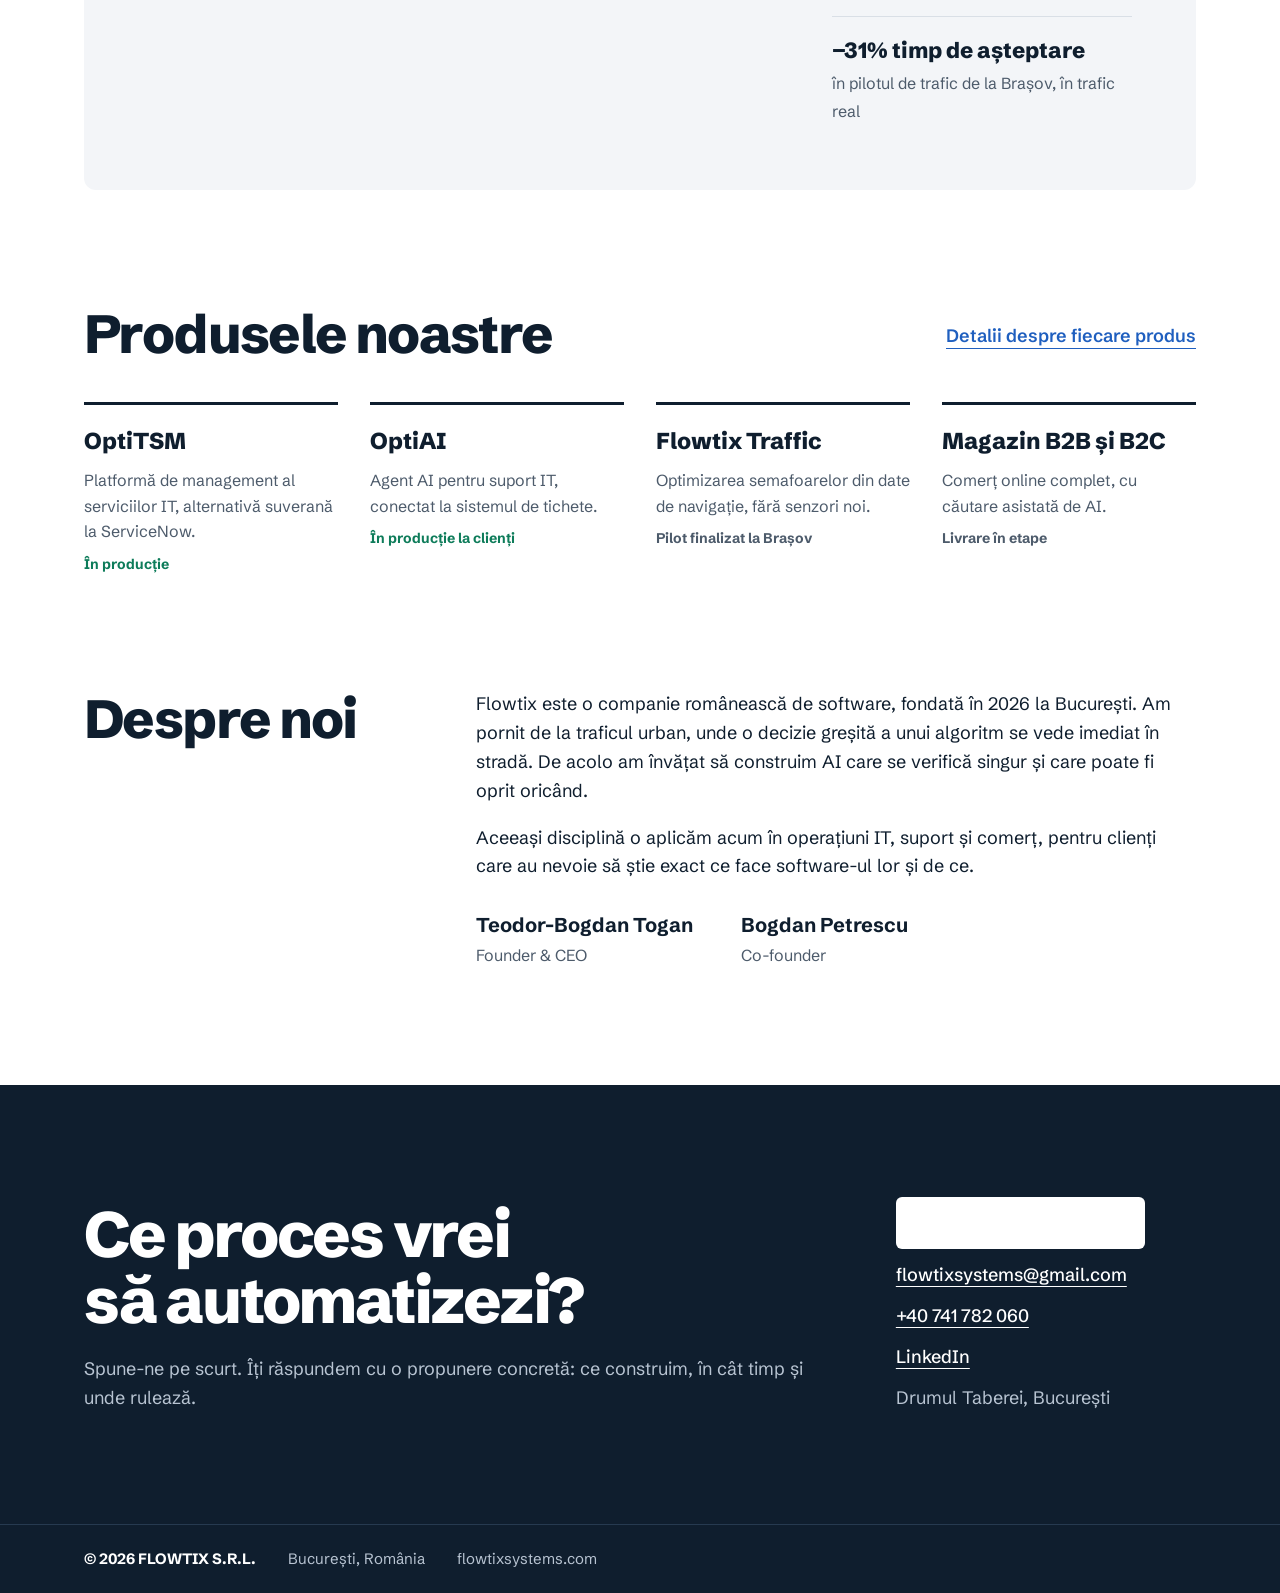
==== commit 1656f2e6: "update" ====
--- a/index.html
+++ b/index.html
@@ -1,477 +1,220 @@
 <!DOCTYPE html>
-<html lang="en">
+<html lang="ro">
 <head>
 <meta charset="UTF-8">
-<meta name="viewport" content="width=device-width, initial-scale=1.0">
-<title>Flowtix Systems – Adaptive Traffic Optimization</title>
+<meta name="viewport" content="width=device-width, initial-scale=1">
+<title>Flowtix — Software cu AI care rulează operațiuni reale</title>
+<meta name="description" content="Flowtix construiește platforme și automatizări cu AI pentru companii și orașe: suport IT, operațiuni, trafic urban, comerț. În cloud sau on-prem, cu audit complet.">
+<meta property="og:title" content="Flowtix — Software cu AI care rulează operațiuni reale">
+<meta property="og:description" content="Platforme și automatizări cu AI pentru companii și orașe, livrate în luni, nu în ani.">
+<meta property="og:type" content="website">
+<meta property="og:url" content="https://flowtixsystems.com/">
+<meta property="og:image" content="https://flowtixsystems.com/assets/apple-touch-icon.png">
+<link rel="icon" type="image/png" sizes="32x32" href="assets/favicon-32.png">
+<link rel="apple-touch-icon" href="assets/apple-touch-icon.png">
 <link rel="preconnect" href="https://fonts.googleapis.com">
-<link href="https://fonts.googleapis.com/css2?family=Syne:wght@400;600;700;800&family=DM+Sans:ital,wght@0,300;0,400;0,500;1,300&display=swap" rel="stylesheet">
-<style>
-  *, *::before, *::after { box-sizing: border-box; margin: 0; padding: 0; }
-  :root {
-    --navy: #060C1A; --dark: #0C1426; --card: #111D33;
-    --border: rgba(0,210,255,0.12); --cyan: #00D4FF; --teal: #00B8A0;
-    --white: #F0F4FF; --muted: rgba(200,215,255,0.55);
-    --font-head: 'Syne', sans-serif; --font-body: 'DM Sans', sans-serif;
-  }
-  html { scroll-behavior: smooth; }
-  body { background: var(--navy); color: var(--white); font-family: var(--font-body); font-weight: 300; overflow-x: hidden; line-height: 1.7; }
-  body::before {
-    content: ''; position: fixed; inset: 0;
-    background-image: linear-gradient(rgba(0,210,255,0.04) 1px, transparent 1px), linear-gradient(90deg, rgba(0,210,255,0.04) 1px, transparent 1px);
-    background-size: 60px 60px; pointer-events: none; z-index: 0;
-  }
-  nav {
-    position: fixed; top: 0; left: 0; right: 0; z-index: 100;
-    display: flex; align-items: center; justify-content: space-between;
-    padding: 1.2rem 6vw;
-    background: rgba(6,12,26,0.85); backdrop-filter: blur(20px);
-    border-bottom: 1px solid var(--border);
-  }
-  .logo { font-family: var(--font-head); font-weight: 800; font-size: 1.35rem; letter-spacing: -0.02em; color: var(--white); }
-  .logo span { color: var(--cyan); }
-  nav ul { display: flex; gap: 2.5rem; list-style: none; }
-  nav a { color: var(--muted); text-decoration: none; font-size: 0.875rem; font-weight: 400; letter-spacing: 0.03em; transition: color 0.2s; }
-  nav a:hover { color: var(--cyan); }
-  .nav-cta { background: var(--cyan); color: var(--navy) !important; padding: 0.55rem 1.4rem; border-radius: 4px; font-weight: 500 !important; }
-  .nav-cta:hover { opacity: 0.85; color: var(--navy) !important; }
-  section { position: relative; z-index: 1; }
-  .container { max-width: 1120px; margin: 0 auto; padding: 0 6vw; }
-
-  /* HERO */
-  #hero { min-height: 100vh; display: flex; flex-direction: column; justify-content: center; padding: 10rem 6vw 6rem; overflow: hidden; }
-  .hero-eyebrow {
-    display: inline-flex; align-items: center; gap: 0.6rem;
-    font-size: 0.8rem; letter-spacing: 0.18em; text-transform: uppercase;
-    color: var(--cyan); margin-bottom: 1.8rem; opacity: 0;
-    animation: fadeUp 0.8s 0.2s forwards;
-  }
-  .hero-eyebrow::before { content: ''; display: block; width: 28px; height: 1px; background: var(--cyan); }
-  h1 { font-family: var(--font-head); font-weight: 800; font-size: clamp(3rem, 6vw, 5.5rem); line-height: 1.05; letter-spacing: -0.03em; max-width: 820px; opacity: 0; animation: fadeUp 0.9s 0.35s forwards; }
-  h1 .accent { color: var(--cyan); }
-  h1 .outline { -webkit-text-stroke: 1px rgba(0,210,255,0.5); color: transparent; }
-  .hero-sub { font-size: 1.15rem; color: var(--muted); max-width: 580px; margin: 1.8rem 0 2.8rem; opacity: 0; animation: fadeUp 0.9s 0.5s forwards; }
-  .hero-actions { display: flex; gap: 1rem; flex-wrap: wrap; opacity: 0; animation: fadeUp 0.9s 0.65s forwards; }
-  .btn-primary { background: var(--cyan); color: var(--navy); border: none; padding: 0.9rem 2.2rem; border-radius: 4px; font-family: var(--font-body); font-size: 0.95rem; font-weight: 500; cursor: pointer; text-decoration: none; transition: opacity 0.2s, transform 0.2s; display: inline-block; }
-  .btn-primary:hover { opacity: 0.88; transform: translateY(-1px); }
-  .btn-outline { background: transparent; color: var(--white); border: 1px solid var(--border); padding: 0.9rem 2.2rem; border-radius: 4px; font-family: var(--font-body); font-size: 0.95rem; font-weight: 400; cursor: pointer; text-decoration: none; transition: border-color 0.2s, color 0.2s; display: inline-block; }
-  .btn-outline:hover { border-color: var(--cyan); color: var(--cyan); }
-  .hero-stats { display: flex; gap: 4rem; margin-top: 5rem; padding-top: 3rem; border-top: 1px solid var(--border); opacity: 0; animation: fadeUp 0.9s 0.85s forwards; }
-  .stat-val { font-family: var(--font-head); font-size: 2.6rem; font-weight: 800; color: var(--cyan); line-height: 1; }
-  .stat-label { font-size: 0.8rem; color: var(--muted); margin-top: 0.4rem; letter-spacing: 0.03em; }
-  .hero-orb {
-    position: absolute; right: -5vw; top: 50%; transform: translateY(-50%);
-    width: min(600px, 55vw); height: min(600px, 55vw); border-radius: 50%;
-    background: radial-gradient(circle at 40% 40%, rgba(0,184,160,0.18), transparent 60%), radial-gradient(circle at 60% 60%, rgba(0,210,255,0.12), transparent 60%);
-    border: 1px solid rgba(0,210,255,0.08); animation: pulse 6s ease-in-out infinite; pointer-events: none;
-  }
-  .hero-orb::after { content: ''; position: absolute; inset: 15%; border-radius: 50%; border: 1px solid rgba(0,210,255,0.12); animation: pulse 6s 1.5s ease-in-out infinite; }
-  @keyframes pulse { 0%, 100% { transform: translateY(-50%) scale(1); opacity: 1; } 50% { transform: translateY(-50%) scale(1.03); opacity: 0.8; } }
-  @keyframes fadeUp { from { opacity: 0; transform: translateY(20px); } to { opacity: 1; transform: translateY(0); } }
-
-  /* SECTION BASICS */
-  .section-label { font-size: 0.75rem; letter-spacing: 0.18em; text-transform: uppercase; color: var(--cyan); margin-bottom: 1rem; display: flex; align-items: center; gap: 0.6rem; }
-  .section-label::before { content: ''; display: block; width: 20px; height: 1px; background: var(--cyan); }
-  h2 { font-family: var(--font-head); font-size: clamp(2rem, 4vw, 3rem); font-weight: 700; letter-spacing: -0.02em; line-height: 1.15; }
-
-  /* PROBLEM */
-  #problem { padding: 8rem 0; background: linear-gradient(180deg, var(--navy) 0%, var(--dark) 100%); }
-  .problem-grid { display: grid; grid-template-columns: 1fr 1fr; gap: 4rem; margin-top: 4rem; align-items: start; }
-  .problem-text p { color: var(--muted); font-size: 1.05rem; margin-bottom: 1.2rem; }
-  .impact-cards { display: grid; grid-template-columns: 1fr 1fr; gap: 1rem; }
-  .impact-card { background: var(--card); border: 1px solid var(--border); border-radius: 8px; padding: 1.4rem; transition: border-color 0.3s; }
-  .impact-card:hover { border-color: rgba(0,210,255,0.3); }
-  .impact-icon { font-size: 1.5rem; margin-bottom: 0.8rem; }
-  .impact-title { font-family: var(--font-head); font-size: 0.9rem; font-weight: 600; margin-bottom: 0.4rem; }
-  .impact-desc { font-size: 0.82rem; color: var(--muted); line-height: 1.5; }
-  .quote-block { margin-top: 2rem; padding: 1.8rem; border-left: 2px solid var(--cyan); background: rgba(0,210,255,0.04); border-radius: 0 8px 8px 0; }
-  .quote-block p { font-style: italic; color: var(--muted); font-size: 0.95rem; margin-bottom: 0.5rem; }
-  .quote-block cite { font-size: 0.78rem; color: var(--cyan); opacity: 0.8; font-style: normal; }
-
-  /* SOLUTION */
-  #solution { padding: 8rem 0; }
-  .solution-layout { display: grid; grid-template-columns: 1fr 1fr; gap: 5rem; margin-top: 4rem; align-items: center; }
-  .solution-features { display: flex; flex-direction: column; gap: 1.5rem; }
-  .feat-item { display: flex; gap: 1.2rem; align-items: flex-start; }
-  .feat-num { flex-shrink: 0; width: 32px; height: 32px; border-radius: 50%; border: 1px solid var(--cyan); display: flex; align-items: center; justify-content: center; font-family: var(--font-head); font-size: 0.75rem; font-weight: 700; color: var(--cyan); margin-top: 2px; }
-  .feat-text h3 { font-family: var(--font-head); font-size: 1rem; font-weight: 600; margin-bottom: 0.3rem; }
-  .feat-text p { font-size: 0.875rem; color: var(--muted); line-height: 1.6; }
-  .flow-diagram { background: var(--card); border: 1px solid var(--border); border-radius: 12px; padding: 2.5rem; position: relative; overflow: hidden; }
-  .flow-diagram::before { content: ''; position: absolute; top: -40px; right: -40px; width: 160px; height: 160px; border-radius: 50%; background: radial-gradient(circle, rgba(0,210,255,0.12), transparent 70%); }
-  .flow-step { display: flex; align-items: flex-start; gap: 1rem; margin-bottom: 1.5rem; position: relative; }
-  .flow-step:not(:last-child)::after { content: ''; position: absolute; left: 16px; top: 36px; bottom: -20px; width: 1px; background: linear-gradient(var(--cyan), transparent); opacity: 0.3; }
-  .flow-dot { flex-shrink: 0; width: 32px; height: 32px; border-radius: 50%; background: rgba(0,210,255,0.1); border: 1px solid var(--cyan); display: flex; align-items: center; justify-content: center; font-size: 0.75rem; color: var(--cyan); font-family: var(--font-head); font-weight: 700; }
-  .flow-content h4 { font-family: var(--font-head); font-size: 0.9rem; font-weight: 600; margin-bottom: 0.2rem; }
-  .flow-content p { font-size: 0.8rem; color: var(--muted); }
-
-  /* HOW IT WORKS */
-  #how { padding: 8rem 0; background: var(--dark); }
-  .how-header { text-align: center; max-width: 620px; margin: 0 auto; }
-  .how-header .section-label { justify-content: center; }
-  .how-header .section-label::before { display: none; }
-  .arch-cards { display: grid; grid-template-columns: repeat(3, 1fr); gap: 1.5rem; margin-top: 4rem; }
-  .arch-card { background: var(--card); border: 1px solid var(--border); border-radius: 10px; padding: 2rem; transition: border-color 0.3s, transform 0.3s; position: relative; overflow: hidden; }
-  .arch-card::before { content: ''; position: absolute; top: 0; left: 0; right: 0; height: 2px; background: linear-gradient(90deg, transparent, var(--cyan), transparent); opacity: 0; transition: opacity 0.3s; }
-  .arch-card:hover { border-color: rgba(0,210,255,0.3); transform: translateY(-4px); }
-  .arch-card:hover::before { opacity: 1; }
-  .arch-tag { font-size: 0.7rem; letter-spacing: 0.15em; text-transform: uppercase; color: var(--cyan); opacity: 0.8; margin-bottom: 1rem; }
-  .arch-card h3 { font-family: var(--font-head); font-size: 1.1rem; font-weight: 700; margin-bottom: 0.8rem; letter-spacing: -0.01em; }
-  .arch-card p { font-size: 0.875rem; color: var(--muted); line-height: 1.65; }
-  .arch-card .big-num { position: absolute; bottom: 1rem; right: 1.5rem; font-family: var(--font-head); font-size: 4rem; font-weight: 800; color: rgba(0,210,255,0.05); line-height: 1; }
-
-  /* DIFF */
-  #diff { padding: 8rem 0; }
-  .diff-grid { display: grid; grid-template-columns: repeat(2, 1fr); gap: 1.5rem; margin-top: 4rem; }
-  .diff-item { display: flex; gap: 1.5rem; background: var(--card); border: 1px solid var(--border); border-radius: 10px; padding: 1.8rem; transition: border-color 0.3s; }
-  .diff-item:hover { border-color: rgba(0,210,255,0.3); }
-  .diff-icon { flex-shrink: 0; width: 44px; height: 44px; border-radius: 10px; background: rgba(0,210,255,0.08); display: flex; align-items: center; justify-content: center; font-size: 1.2rem; }
-  .diff-body h3 { font-family: var(--font-head); font-size: 1rem; font-weight: 600; margin-bottom: 0.5rem; }
-  .diff-body p { font-size: 0.875rem; color: var(--muted); line-height: 1.6; }
-
-  /* RESULTS */
-  #results { padding: 8rem 0; background: var(--dark); overflow: hidden; }
-  .results-layout { display: grid; grid-template-columns: 1fr 1fr; gap: 5rem; align-items: center; }
-  .results-big { font-family: var(--font-head); font-size: 7rem; font-weight: 800; line-height: 0.9; color: var(--cyan); letter-spacing: -0.04em; }
-  .results-desc { font-size: 1.2rem; color: var(--muted); margin: 1rem 0 2rem; }
-  .result-list { list-style: none; display: flex; flex-direction: column; gap: 0.9rem; }
-  .result-list li { display: flex; align-items: flex-start; gap: 0.8rem; font-size: 0.9rem; color: var(--muted); }
-  .result-list li::before { content: '→'; color: var(--cyan); flex-shrink: 0; margin-top: 1px; }
-  .results-vis { background: var(--card); border: 1px solid var(--border); border-radius: 12px; padding: 2rem; }
-  .bar-chart { display: flex; flex-direction: column; gap: 1.2rem; }
-  .bar-row { display: flex; flex-direction: column; gap: 0.3rem; }
-  .bar-label { display: flex; justify-content: space-between; font-size: 0.8rem; color: var(--muted); }
-  .bar-track { height: 8px; background: rgba(255,255,255,0.06); border-radius: 99px; overflow: hidden; }
-  .bar-fill { height: 100%; border-radius: 99px; background: linear-gradient(90deg, var(--teal), var(--cyan)); animation: barGrow 1.5s ease forwards; }
-  @keyframes barGrow { from { width: 0; } }
-  .chart-note { font-size: 0.75rem; color: var(--muted); text-align: center; margin-top: 1.5rem; opacity: 0.7; }
-
-
-
-  /* PILOT */
-  #pilot { padding: 8rem 0; background: var(--dark); }
-  .pilot-box { background: linear-gradient(135deg, rgba(0,210,255,0.06) 0%, rgba(0,184,160,0.06) 100%); border: 1px solid rgba(0,210,255,0.2); border-radius: 16px; padding: 5rem; text-align: center; position: relative; overflow: hidden; }
-  .pilot-box::before { content: ''; position: absolute; top: -60px; left: 50%; transform: translateX(-50%); width: 300px; height: 300px; border-radius: 50%; background: radial-gradient(circle, rgba(0,210,255,0.1), transparent 70%); pointer-events: none; }
-  .pilot-box h2 { font-size: clamp(2rem, 3.5vw, 2.8rem); margin-bottom: 1.2rem; }
-  .pilot-box p { color: var(--muted); max-width: 560px; margin: 0 auto 2.5rem; font-size: 1.05rem; }
-  .pilot-kpis { display: flex; justify-content: center; gap: 3rem; margin-bottom: 3rem; flex-wrap: wrap; }
-  .kpi { font-family: var(--font-head); font-size: 0.8rem; font-weight: 600; letter-spacing: 0.05em; color: var(--muted); text-transform: uppercase; display: flex; align-items: center; gap: 0.5rem; }
-  .kpi::before { content: '◈'; color: var(--cyan); }
-
-  footer { padding: 3rem 6vw; border-top: 1px solid var(--border); display: flex; align-items: center; justify-content: space-between; position: relative; z-index: 1; }
-  footer p { font-size: 0.82rem; color: var(--muted); }
-  .footer-logo { font-family: var(--font-head); font-weight: 800; font-size: 1.1rem; letter-spacing: -0.02em; color: var(--white); }
-  .footer-logo span { color: var(--cyan); }
-
-  .reveal { opacity: 0; transform: translateY(24px); transition: opacity 0.7s ease, transform 0.7s ease; }
-  .reveal.visible { opacity: 1; transform: none; }
-  @keyframes blink { 0%, 100% { opacity: 1; } 50% { opacity: 0.3; } }
-  .live-dot { display: inline-block; width: 7px; height: 7px; border-radius: 50%; background: var(--cyan); animation: blink 1.8s ease-in-out infinite; margin-right: 4px; }
-
-  @media (max-width: 860px) {
-    nav ul { display: none; }
-    .problem-grid, .solution-layout, .results-layout, .data-layout { grid-template-columns: 1fr; gap: 2.5rem; }
-    .arch-cards, .diff-grid { grid-template-columns: 1fr; }
-    .impact-cards { grid-template-columns: 1fr 1fr; }
-    .hero-stats { flex-wrap: wrap; gap: 2rem; }
-    .pilot-box { padding: 3rem 2rem; }
-    .hero-orb { display: none; }
-  }
-
-  /* CONTACT PAGE */
-  #contact-page {
-    display: none; position: fixed; inset: 0; z-index: 200;
-    background: var(--navy); overflow-y: auto;
-  }
-  #contact-page.active { display: block; }
-  .contact-wrap {
-    min-height: 100vh; display: flex; flex-direction: column;
-    align-items: center; justify-content: center;
-    padding: 6rem 6vw; text-align: center;
-  }
-  .contact-back {
-    position: fixed; top: 1.5rem; left: 6vw; z-index: 210;
-    display: flex; align-items: center; gap: 0.5rem;
-    color: var(--muted); font-size: 0.875rem; cursor: pointer;
-    background: none; border: none; font-family: var(--font-body);
-    transition: color 0.2s; padding: 0;
-  }
-  .contact-back:hover { color: var(--cyan); }
-  .contact-back::before { content: '←'; font-size: 1rem; }
-  .contact-eyebrow {
-    font-size: 0.8rem; letter-spacing: 0.18em; text-transform: uppercase;
-    color: var(--cyan); margin-bottom: 1.5rem;
-    display: flex; align-items: center; justify-content: center; gap: 0.6rem;
-  }
-  .contact-eyebrow::before { content: ''; display: block; width: 28px; height: 1px; background: var(--cyan); }
-  .contact-eyebrow::after { content: ''; display: block; width: 28px; height: 1px; background: var(--cyan); }
-  .contact-title { font-family: var(--font-head); font-size: clamp(2.2rem, 5vw, 4rem); font-weight: 800; letter-spacing: -0.03em; margin-bottom: 1rem; }
-  .contact-subtitle { color: var(--muted); font-size: 1.1rem; max-width: 480px; margin: 0 auto 4rem; }
-  .contact-cards {
-    display: flex; gap: 2rem; flex-wrap: wrap; justify-content: center; margin-bottom: 4rem;
-  }
-  .contact-card {
-    background: var(--card); border: 1px solid var(--border); border-radius: 12px;
-    padding: 2.5rem 3rem; min-width: 260px; transition: border-color 0.3s, transform 0.3s;
-    text-decoration: none; color: var(--white);
-  }
-  .contact-card:hover { border-color: rgba(0,210,255,0.4); transform: translateY(-4px); }
-  .contact-card-icon { font-size: 2rem; margin-bottom: 1.2rem; }
-  .contact-card-label { font-size: 0.75rem; letter-spacing: 0.15em; text-transform: uppercase; color: var(--cyan); margin-bottom: 0.6rem; }
-  .contact-card-value { font-family: var(--font-head); font-size: 1.1rem; font-weight: 600; }
-  .contact-location {
-    font-size: 0.82rem; color: var(--muted); opacity: 0.55;
-    letter-spacing: 0.05em;
-  }
-  .contact-orb {
-    position: fixed; left: 50%; top: 50%; transform: translate(-50%, -50%);
-    width: 600px; height: 600px; border-radius: 50%; pointer-events: none;
-    background: radial-gradient(circle at 50% 50%, rgba(0,184,160,0.08), transparent 60%);
-    z-index: -1;
-  }
-
-</style>
+<link rel="preconnect" href="https://fonts.gstatic.com" crossorigin>
+<link rel="stylesheet" href="https://fonts.googleapis.com/css2?family=Schibsted+Grotesk:wght@400;500;600;700;800&family=JetBrains+Mono:wght@400&display=swap">
+<link rel="stylesheet" href="assets/styles.css">
 </head>
 <body>
-
-<nav>
-  <div class="logo">Flow<span>tix</span></div>
-  <ul>
-    <li><a href="#problem">Problem</a></li>
-    <li><a href="#solution">Solution</a></li>
-    <li><a href="#how">How It Works</a></li>
-    <li><a href="#results">Results</a></li>
-    <li><a href="#pilot" class="nav-cta">Contact Us</a></li>
-  </ul>
-</nav>
-
-<section id="hero">
-  <div class="hero-orb"></div>
-  <div class="container">
-    <p class="hero-eyebrow"><span class="live-dot"></span>Real-Time Traffic Intelligence</p>
-    <h1>Smarter Cities<br>Start With <span class="accent">Smarter</span><br><span class="outline">Signals</span></h1>
-    <p class="hero-sub">Flowtix adapts traffic light timings dynamically using live navigation data — no new sensors, no costly hardware, just software-driven flow.</p>
-    <div class="hero-actions">
-      <a href="#pilot" class="btn-primary">Request a Pilot</a>
-      <a href="#solution" class="btn-outline">See How It Works</a>
-    </div>
-    <div class="hero-stats">
-      <div><div class="stat-val">19%</div><div class="stat-label">Avg. travel time reduction</div></div>
-      <div><div class="stat-val">10–40%</div><div class="stat-label">Range for individual vehicles</div></div>
-      <div><div class="stat-val">0</div><div class="stat-label">New sensors required</div></div>
-      <div><div class="stat-val">Real-time</div><div class="stat-label">Live navigation data</div></div>
-    </div>
-  </div>
-</section>
-
-<section id="problem">
-  <div class="container">
-    <div class="reveal">
-      <p class="section-label">The Problem</p>
-      <h2>Urban traffic is broken —<br>and the cost is real</h2>
-    </div>
-    <div class="problem-grid reveal">
-      <div class="problem-text">
-        <p>Cities across Romania and beyond are running on static traffic signal timings designed decades ago. Meanwhile, urban populations have surged, vehicle counts have exploded, and travel times have tripled on some corridors during peak hours.</p>
-        <p>A journey that should take 10 minutes now takes 30. A 30-minute drive stretches to over an hour. Millions of commuters experience this daily — sometimes more than once.</p>
-        <div class="quote-block">
-          <p>"Intersections are the neuralgic point of the road infrastructure."</p>
-          <cite>— Carolin Treichl, EVP EMENA, Kapsch TrafficCom</cite>
-        </div>
-      </div>
-      <div class="impact-cards">
-        <div class="impact-card"><div class="impact-icon">⏱</div><div class="impact-title">Lost Productivity</div><div class="impact-desc">5 extra minutes per commute = 4.5 hours lost per month, per person</div></div>
-        <div class="impact-card"><div class="impact-icon">🌫</div><div class="impact-title">Pollution</div><div class="impact-desc">Idling vehicles emit CO₂, NO₂ and fine particles into urban air</div></div>
-        <div class="impact-card"><div class="impact-icon">⛽</div><div class="impact-title">Fuel Waste</div><div class="impact-desc">Stop-start traffic raises fuel consumption and household costs</div></div>
-        <div class="impact-card"><div class="impact-icon">🔊</div><div class="impact-title">Urban Stress</div><div class="impact-desc">Noise pollution and commute frustration degrade quality of life</div></div>
-      </div>
-    </div>
-  </div>
-</section>
-
-<section id="solution">
-  <div class="container">
-    <div class="reveal">
-      <p class="section-label">Our Solution</p>
-      <h2>An adaptive layer on top<br>of your existing infrastructure</h2>
-    </div>
-    <div class="solution-layout">
-      <div class="solution-features reveal">
-        <div class="feat-item">
-          <div class="feat-num">1</div>
-          <div class="feat-text"><h3>Real-Time Traffic Data Ingestion</h3><p>Flowtix pulls live data from navigation APIs to build a continuous, accurate picture of traffic density across the full road network.</p></div>
-        </div>
-        <div class="feat-item">
-          <div class="feat-num">2</div>
-          <div class="feat-text"><h3>Traffic Scoring Per Segment</h3><p>Each road segment receives a dynamic traffic score based on vehicle density, queue length, congestion level, and measured speed.</p></div>
-        </div>
-        <div class="feat-item">
-          <div class="feat-num">3</div>
-          <div class="feat-text"><h3>Adaptive Signal Optimization</h3><p>Proprietary algorithms dynamically adjust green/red phase durations across intersections and pedestrian crossings to balance flow and reduce waiting times.</p></div>
-        </div>
-        <div class="feat-item">
-          <div class="feat-num">4</div>
-          <div class="feat-text"><h3>Network-Wide Impact</h3><p>Changes propagate through the road network — freed flow at one intersection reduces pressure on the next, creating a cascade of improvements across the city.</p></div>
-        </div>
-      </div>
-      <div class="flow-diagram reveal">
-        <div class="flow-step"><div class="flow-dot">📡</div><div class="flow-content"><h4>Traffic Update from Navigation Apps</h4><p>Real-time navigation API feed</p></div></div>
-        <div class="flow-step"><div class="flow-dot">📊</div><div class="flow-content"><h4>Analyze & Score Each Segment</h4><p>Congestion index, queue length, speed</p></div></div>
-        <div class="flow-step"><div class="flow-dot">🧠</div><div class="flow-content"><h4>Apply Optimization Algorithm</h4><p>Local (intersection) + zone-level logic</p></div></div>
-        <div class="flow-step"><div class="flow-dot">🚦</div><div class="flow-content"><h4>Update Signal Timings</h4><p>Commands sent to traffic control system</p></div></div>
-        <div class="flow-step"><div class="flow-dot">🔄</div><div class="flow-content"><h4>Continuous Loop</h4><p>System re-evaluates and re-optimizes in real time</p></div></div>
-      </div>
-    </div>
-  </div>
-</section>
-
-<section id="how">
-  <div class="container">
-    <div class="how-header reveal">
-      <p class="section-label">Architecture</p>
-      <h2>A two-level intelligence engine</h2>
-    </div>
-    <div class="arch-cards">
-      <div class="arch-card reveal"><div class="arch-tag">Level 1</div><h3>Local Intersection Optimization</h3><p>Detects real-time traffic flow around each intersection and adaptively adjusts phase durations for all incoming streets — reducing queue lengths and per-vehicle wait times.</p><div class="big-num">01</div></div>
-      <div class="arch-card reveal"><div class="arch-tag">Level 2</div><h3>Zone-Level Network Analysis</h3><p>Analyses traffic flows across corridors, segments and entire zones — not just at individual intersections. Estimates average speeds, identifies high-density corridors, and coordinates signals across multiple junctions simultaneously to balance macro traffic flows.</p><div class="big-num">02</div></div>
-      <div class="arch-card reveal"><div class="arch-tag">Unique Coverage</div><h3>Pedestrian Crossings & Secondary Streets</h3><p>Unlike most existing systems that focus exclusively on major junctions, Flowtix integrates pedestrian crossings and secondary streets directly into the optimization model — significantly reducing frequent interruptions to traffic flow on main arterial roads.</p><div class="big-num">03</div></div>
-    </div>
-  </div>
-</section>
-
-<section id="diff">
-  <div class="container">
-    <div class="reveal">
-      <p class="section-label">Why Flowtix</p>
-      <h2>Different by design</h2>
-    </div>
-    <div class="diff-grid reveal">
-      <div class="diff-item"><div class="diff-icon">🏗</div><div class="diff-body"><h3>No New Hardware</h3><p>Flowtix works as a pure software layer over your existing traffic management infrastructure. No sensors, no cameras, no costly civil works required.</p></div></div>
-      <div class="diff-item"><div class="diff-icon">📡</div><div class="diff-body"><h3>Floating Car Data at Scale</h3><p>Crowdsourced navigation data from millions of connected users provides traffic visibility across areas where traditional sensor networks have limited or no data — including secondary streets and peripheral zones.</p></div></div>
-      <div class="diff-item"><div class="diff-icon">🌐</div><div class="diff-body"><h3>Scales from Streets to Cities</h3><p>Deploy on a single intersection, a district, or an entire city network. The architecture is designed for incremental, risk-free expansion.</p></div></div>
-      <div class="diff-item"><div class="diff-icon">🔗</div><div class="diff-body"><h3>Compatible with Existing Systems</h3><p>Functions as a standalone optimizer or integrates with existing traffic management platforms and smart city frameworks — no rip-and-replace required.</p></div></div>
-      <div class="diff-item"><div class="diff-icon">⚡</div><div class="diff-body"><h3>Real-Time Adaptability</h3><p>Static signal cycles can't respond to accidents, events, or unexpected surges. Flowtix continuously recalculates and reacts within minutes.</p></div></div>
-      <div class="diff-item"><div class="diff-icon">🤖</div><div class="diff-body"><h3>Extensible Intelligence</h3><p>The algorithmic core is built to incorporate historical data modelling, predictive traffic forecasting, and machine-learning enhancements in future releases.</p></div></div>
-      <div class="diff-item"><div class="diff-icon">🔀</div><div class="diff-body"><h3>Beyond the Intersection</h3><p>Most traffic management systems optimise one junction at a time. Flowtix takes a fundamentally different approach — modelling the entire road network as an interconnected system to distribute flow intelligently across corridors and zones.</p></div></div>
-      <div class="diff-item"><div class="diff-icon">🌊</div><div class="diff-body"><h3>Network-Level Impact</h3><p>Optimisation decisions propagate across the road network — improvements at one node reduce pressure on adjacent ones, creating a cascade effect that raises overall network efficiency well beyond what single-intersection tuning can achieve.</p></div></div>
-    </div>
-  </div>
-</section>
-
-<section id="results">
-  <div class="container">
-    <div class="results-layout">
-      <div class="reveal">
-        <p class="section-label">Impact</p>
-        <div class="results-big">−19%</div>
-        <p class="results-desc">average reduction in travel duration across simulated urban networks</p>
-        <ul class="result-list">
-          <li>Reduced queue lengths at intersections and pedestrian crossings</li>
-          <li>Fewer vehicle stops per journey — lower emissions, lower fuel use</li>
-          <li>Balanced directional traffic flows at congested junctions</li>
-          <li>10–40% improvement range for individual vehicles in simulation</li>
-          <li>Improved overall efficiency of the urban road network</li>
-        </ul>
-      </div>
-      <div class="results-vis reveal">
-        <div class="bar-chart">
-          <div class="bar-row"><div class="bar-label"><span>Avg. Travel Duration</span><span style="color:var(--cyan)">−19%</span></div><div class="bar-track"><div class="bar-fill" style="width:81%"></div></div></div>
-          <div class="bar-row"><div class="bar-label"><span>Queue Length</span><span style="color:var(--cyan)">−25%</span></div><div class="bar-track"><div class="bar-fill" style="width:75%"></div></div></div>
-          <div class="bar-row"><div class="bar-label"><span>Vehicle Stops</span><span style="color:var(--cyan)">−30%</span></div><div class="bar-track"><div class="bar-fill" style="width:70%"></div></div></div>
-          <div class="bar-row"><div class="bar-label"><span>Wait Time at Crossings</span><span style="color:var(--cyan)">Reduced</span></div><div class="bar-track"><div class="bar-fill" style="width:65%"></div></div></div>
-          <div class="bar-row"><div class="bar-label"><span>Network Efficiency</span><span style="color:var(--cyan)">Improved</span></div><div class="bar-track"><div class="bar-fill" style="width:88%"></div></div></div>
-        </div>
-        <p class="chart-note">Results from Unity-based urban traffic simulation. Real-world results may vary.</p>
-      </div>
-    </div>
-  </div>
-</section>
-
-<section id="pilot">
-  <div class="container">
-    <div class="pilot-box reveal">
-      <p class="section-label" style="justify-content:center;"><span style="width:0"></span>Next Step</p>
-      <h2>Become a Pilot City Partner</h2>
-      <p>We're seeking forward-thinking municipalities ready to validate adaptive traffic optimization in real-world conditions. The pilot is scoped collaboratively — from a few intersections to a full urban corridor.</p>
-      <div class="pilot-kpis">
-        <div class="kpi">Average vehicle delay</div>
-        <div class="kpi">Queue lengths at junctions</div>
-        <div class="kpi">Corridor travel time</div>
-        <div class="kpi">Average network speed</div>
-      </div>
-      <button class="btn-primary" onclick="openContact()">Get In Touch</button>
-    </div>
-  </div>
-</section>
-
-<footer>
-  <div class="footer-logo">Flow<span>tix</span> Systems</div>
-  <p>Adaptive Traffic Optimization · Smart Mobility for Romanian Cities</p>
-  <p style="font-size:0.75rem;">© 2025 Flowtix Systems</p>
+<a class="skip" href="#continut">Sari la conținut</a>
+
+<header class="site-header">
+  <div class="wrap">
+    <a class="brand" href="index.html"><img src="assets/flowtix-mark.png" alt="" width="40" height="40"><span>Flowtix</span></a>
+    <nav class="nav" aria-label="Meniu principal">
+      <a href="#reguli">Cum lucrăm</a>
+      <a href="#construim">Ce construim</a>
+      <a href="produse.html">Produse</a>
+      <a href="#despre">Despre noi</a>
+      <a class="nav-contact" href="#contact">Contact</a>
+    </nav>
+  </div>
+</header>
+
+<main id="continut">
+
+<section class="hero">
+  <div class="wrap">
+    <div class="hero-copy">
+      <h1>Software cu AI care rulează operațiuni reale.</h1>
+      <p class="sub">Flowtix construiește platforme și automatizări cu AI pentru companii și orașe: suport IT, operațiuni, trafic urban, comerț. Livrăm în luni, nu în ani, iar totul rulează în cloud sau direct la tine, sub controlul tău.</p>
+      <div class="actions">
+        <a class="btn btn-primary" href="mailto:flowtixsystems@gmail.com?subject=Discu%C8%9Bie%20Flowtix">Programează o discuție</a>
+        <a class="link-strong" href="produse.html">Vezi produsele</a>
+      </div>
+    </div>
+
+    <figure class="ledger">
+      <figcaption>Exemplu: jurnalul unei decizii AI</figcaption>
+      <ol>
+        <li class="entry">
+          <div class="entry-title">Tichet clasificat: Rețea / VPN</div>
+          <dl>
+            <dt>Propus de</dt><dd>AI, model rulat local</dd>
+            <dt>Sursa</dt><dd>3 articole din baza de cunoștințe</dd>
+            <dt>Decizie</dt><dd class="ok">Aprobat de operator</dd>
+          </dl>
+          <div class="sig">semnătură 7f3a…c91e</div>
+        </li>
+        <li class="link" aria-hidden="true"></li>
+        <li class="entry">
+          <div class="entry-title">Răspuns propus angajatului</div>
+          <dl>
+            <dt>Propus de</dt><dd>AI, model rulat local</dd>
+            <dt>Sursa</dt><dd>Ghidul VPN, secțiunea 2</dd>
+            <dt>Decizie</dt><dd class="ok">Trimis după aprobare</dd>
+          </dl>
+          <div class="sig">semnătură 2b90…41d7, legată de 7f3a…c91e</div>
+        </li>
+        <li class="link" aria-hidden="true"></li>
+        <li class="entry">
+          <div class="entry-title">Prioritate ridicată la „Critic”</div>
+          <dl>
+            <dt>Propus de</dt><dd>AI, model rulat local</dd>
+            <dt>Sursa</dt><dd>12 tichete similare în ultima oră</dd>
+            <dt>Decizie</dt><dd><span class="pending">Așteaptă decizia omului</span></dd>
+          </dl>
+          <div class="sig">semnătură c50e…88a2, legată de 2b90…41d7</div>
+        </li>
+      </ol>
+    </figure>
+  </div>
+</section>
+
+<section class="band">
+  <div class="wrap">
+    <h2>Construim pentru</h2>
+    <ul>
+      <li>Companii de orice mărime</li>
+      <li>Firme de servicii IT</li>
+      <li>Energie, utilități și bănci</li>
+      <li>Primării și poliție locală</li>
+    </ul>
+  </div>
+</section>
+
+<section id="reguli" class="section">
+  <div class="wrap">
+    <h2 class="h-section">Patru reguli după care construim</h2>
+    <p class="lead" style="margin-top:20px">Nu sunt promisiuni de marketing. Sunt deja scrise în codul platformelor noastre.</p>
+    <div class="rules">
+      <div class="rule">
+        <svg width="32" height="32" viewBox="0 0 24 24" fill="none" stroke="#1F5FBF" stroke-width="1.8" stroke-linecap="round" stroke-linejoin="round" aria-hidden="true"><rect x="3" y="4" width="18" height="7" rx="1.5"/><rect x="3" y="13" width="18" height="7" rx="1.5"/><path d="M7 7.5h.01M7 16.5h.01"/></svg>
+        <div><h3>Rulează la tine</h3><p>Orice soluție poate fi instalată pe serverele tale. Acolo unde datele nu au voie să plece, și modelul AI rulează local.</p></div>
+      </div>
+      <div class="rule">
+        <svg width="32" height="32" viewBox="0 0 24 24" fill="none" stroke="#1F5FBF" stroke-width="1.8" stroke-linecap="round" stroke-linejoin="round" aria-hidden="true"><path d="M6 3h9l4 4v14H6z"/><path d="M9 11h7M9 15h7M9 19h4"/></svg>
+        <div><h3>Fiecare cifră are o sursă</h3><p>Afișăm de unde vine fiecare rezultat și cum a fost calculat. Ce nu a fost evaluat apare ca neevaluat, niciodată ca „în regulă”.</p></div>
+      </div>
+      <div class="rule">
+        <svg width="32" height="32" viewBox="0 0 24 24" fill="none" stroke="#1F5FBF" stroke-width="1.8" stroke-linecap="round" stroke-linejoin="round" aria-hidden="true"><circle cx="12" cy="7" r="4"/><path d="M4 21c0-4 3.6-7 8-7s8 3 8 7"/></svg>
+        <div><h3>AI-ul propune, omul decide</h3><p>Pornim cu recomandări, trecem la aprobare de către operator și ajungem la automat doar când vrei tu, cu limite de siguranță și revenire automată.</p></div>
+      </div>
+      <div class="rule">
+        <svg width="32" height="32" viewBox="0 0 24 24" fill="none" stroke="#1F5FBF" stroke-width="1.8" stroke-linecap="round" stroke-linejoin="round" aria-hidden="true"><path d="M10 14a4 4 0 0 0 5.7 0l3-3a4 4 0 0 0-5.7-5.7l-1 1"/><path d="M14 10a4 4 0 0 0-5.7 0l-3 3a4 4 0 0 0 5.7 5.7l1-1"/></svg>
+        <div><h3>Totul lasă urmă</h3><p>Fiecare acțiune importantă, a omului sau a AI-ului, rămâne într-un jurnal de audit. În platformele enterprise, jurnalul e înlănțuit și semnat, ca nimic să nu se schimbe pe ascuns.</p></div>
+      </div>
+    </div>
+  </div>
+</section>
+
+<section id="construim" class="section">
+  <div class="wrap">
+    <h2 class="h-section">Ce construim</h2>
+    <div class="rows">
+      <div class="row">
+        <h3>Platforme de operațiuni IT</h3>
+        <div><p>Service desk ITIL, inventar IT, guvernanța accesului și conformitate NIS2, într-o singură platformă pe care o configurezi fără cod.</p><p class="example">Exemplu: OptiTSM.</p></div>
+      </div>
+      <div class="row">
+        <h3>Agenți AI pentru angajați și clienți</h3>
+        <div><p>Asistenți care răspund din documentele tale, în Teams, pe email sau la telefon, deschid tichete și predau unui om tot ce are nevoie de el.</p><p class="example">Exemplu: OptiAI.</p></div>
+      </div>
+      <div class="row">
+        <h3>Decizii pe date în timp real</h3>
+        <div><p>Date live comparate cu istoricul, anomalii semnalate la timp și predicții verificate zilnic față de ce s-a întâmplat de fapt.</p><p class="example">Exemplu: Flowtix Traffic.</p></div>
+      </div>
+      <div class="row">
+        <h3>Automatizări și aplicații la comandă</h3>
+        <div><p>Orice proces care se repetă: fluxuri de aprobare, integrări între sisteme, portaluri și magazine online.</p><p class="example">Exemplu: magazinul B2B și B2C pentru un distribuitor HORECA.</p></div>
+      </div>
+    </div>
+  </div>
+</section>
+
+<section class="section">
+  <div class="wrap">
+    <div class="speed">
+      <div class="speed-copy">
+        <h2>Livrăm în luni ce durează de obicei ani</h2>
+        <p>Construim cu agenți AI în fiecare zi, cu teste automate și revizuire umană la fiecare pas. Așa ajunge o echipă mică să livreze platforme enterprise întregi.</p>
+        <p>Aceeași abordare o aplicăm proceselor tale: din 8 ore de muncă, AI-ul preia 4.</p>
+      </div>
+      <ul class="facts">
+        <li><strong>Patru produse</strong><span>construite în primele cinci luni</span></li>
+        <li><strong>Peste 80.000 €</strong><span>în contracte semnate</span></li>
+        <li><strong>4.300+ teste automate</strong><span>și 355.000 de linii de cod într-o singură platformă</span></li>
+        <li><strong>−31% timp de așteptare</strong><span>în pilotul de trafic de la Brașov, în trafic real</span></li>
+      </ul>
+    </div>
+  </div>
+</section>
+
+<section class="section">
+  <div class="wrap">
+    <div class="head-row">
+      <h2 class="h-section">Produsele noastre</h2>
+      <a class="link-strong" href="produse.html">Detalii despre fiecare produs</a>
+    </div>
+    <div class="teasers">
+      <a class="teaser" href="produse.html#optitsm"><span class="teaser-name">OptiTSM</span><span class="teaser-desc">Platformă de management al serviciilor IT, alternativă suverană la ServiceNow.</span><span class="status live">În producție</span></a>
+      <a class="teaser" href="produse.html#optiai"><span class="teaser-name">OptiAI</span><span class="teaser-desc">Agent AI pentru suport IT, conectat la sistemul de tichete.</span><span class="status live">În producție la clienți</span></a>
+      <a class="teaser" href="produse.html#traffic"><span class="teaser-name">Flowtix Traffic</span><span class="teaser-desc">Optimizarea semafoarelor din date de navigație, fără senzori noi.</span><span class="status">Pilot finalizat la Brașov</span></a>
+      <a class="teaser" href="produse.html#magazin"><span class="teaser-name">Magazin B2B și B2C</span><span class="teaser-desc">Comerț online complet, cu căutare asistată de AI.</span><span class="status">Livrare în etape</span></a>
+    </div>
+  </div>
+</section>
+
+<section id="despre" class="section section-last">
+  <div class="wrap about">
+    <h2 class="h-section">Despre noi</h2>
+    <div class="about-copy">
+      <p>Flowtix este o companie românească de software, fondată în 2026 la București. Am pornit de la traficul urban, unde o decizie greșită a unui algoritm se vede imediat în stradă. De acolo am învățat să construim AI care se verifică singur și care poate fi oprit oricând.</p>
+      <p>Aceeași disciplină o aplicăm acum în operațiuni IT, suport și comerț, pentru clienți care au nevoie să știe exact ce face software-ul lor și de ce.</p>
+      <ul class="team">
+        <li><strong>Teodor-Bogdan Togan</strong><span>Founder &amp; CEO</span></li>
+        <li><strong>Bogdan Petrescu</strong><span>Co-founder</span></li>
+      </ul>
+    </div>
+  </div>
+</section>
+
+</main>
+
+<section id="contact" class="contact">
+  <div class="wrap">
+    <div class="contact-copy">
+      <h2>Ce proces vrei să automatizezi?</h2>
+      <p>Spune-ne pe scurt. Îți răspundem cu o propunere concretă: ce construim, în cât timp și unde rulează.</p>
+    </div>
+    <div class="contact-list">
+      <a class="btn btn-light" href="mailto:flowtixsystems@gmail.com?subject=Discu%C8%9Bie%20Flowtix">Programează o discuție</a>
+      <a href="mailto:flowtixsystems@gmail.com">flowtixsystems@gmail.com</a>
+      <a href="tel:+40741782060">+40 741 782 060</a>
+      <a href="https://www.linkedin.com/company/flowtix-systems" rel="noopener">LinkedIn</a>
+      <span>Drumul Taberei, București</span>
+    </div>
+  </div>
+</section>
+
+<footer class="site-footer">
+  <div class="wrap">
+    <strong>© 2026 FLOWTIX S.R.L.</strong>
+    <span>București, România</span>
+    <span>flowtixsystems.com</span>
+  </div>
 </footer>
-
-<script data-cfasync="false" src="/cdn-cgi/scripts/5c5dd728/cloudflare-static/email-decode.min.js"></script><script>
-  const reveals = document.querySelectorAll('.reveal');
-  const observer = new IntersectionObserver((entries) => {
-    entries.forEach((entry, i) => {
-      if (entry.isIntersecting) {
-        setTimeout(() => entry.target.classList.add('visible'), i * 80);
-        observer.unobserve(entry.target);
-      }
-    });
-  }, { threshold: 0.1 });
-  reveals.forEach(el => observer.observe(el));
-
-  document.querySelectorAll('a[href^="#"]').forEach(link => {
-    link.addEventListener('click', e => {
-      e.preventDefault();
-      const target = document.querySelector(e.target.getAttribute('href'));
-      if (target) target.scrollIntoView({ behavior: 'smooth' });
-    });
-  });
-</script>
-<!-- CONTACT PAGE OVERLAY -->
-<div id="contact-page">
-  <div class="contact-orb"></div>
-  <button class="contact-back" onclick="closContact()">Back to site</button>
-  <div class="contact-wrap">
-    <p class="contact-eyebrow">Get In Touch</p>
-    <h2 class="contact-title">Let's talk traffic.</h2>
-    <p class="contact-subtitle">Reach out to discuss a pilot, a partnership, or just to learn more about Flowtix Systems.</p>
-    <div class="contact-cards">
-      <a class="contact-card" href="mailto:flowtixsystems@gmail.com">
-        <div class="contact-card-icon">✉️</div>
-        <div class="contact-card-label">Email</div>
-        <div class="contact-card-value">flowtixsystems@gmail.com</div>
-      </a>
-      <a class="contact-card" href="tel:+40741782060">
-        <div class="contact-card-icon">📞</div>
-        <div class="contact-card-label">Phone</div>
-        <div class="contact-card-value">+40 741 782 060</div>
-      </a>
-      <a class="contact-card" href="https://www.linkedin.com/company/flowtix-systems" target="_blank" rel="noopener">
-        <div class="contact-card-icon">💼</div>
-        <div class="contact-card-label">LinkedIn</div>
-        <div class="contact-card-value">Flowtix Systems</div>
-      </a>
-    </div>
-    <p class="contact-location">📍 Bucharest, Romania</p>
-  </div>
-</div>
-
-<script>
-
-  function openContact() {
-    document.getElementById('contact-page').classList.add('active');
-    document.body.style.overflow = 'hidden';
-  }
-  function closContact() {
-    document.getElementById('contact-page').classList.remove('active');
-    document.body.style.overflow = '';
-  }
-  document.addEventListener('keydown', function(e) {
-    if (e.key === 'Escape') closContact();
-  });
-
-</script>
 </body>
-</html>+</html>
--- a/assets/styles.css
+++ b/assets/styles.css
@@ -0,0 +1,159 @@
+/* Flowtix — site styles */
+:root{
+  --ink:#0F1E2E; --muted:#4D5B6B; --line:#D9DFE6; --soft:#F3F5F8; --paper:#FFFFFF;
+  --blue:#1F5FBF; --green:#0E7C5A; --night:#0F1E2E; --night-muted:#B8C4D2; --night-line:#263A50;
+  --font:'Schibsted Grotesk','Segoe UI',system-ui,sans-serif; --mono:'JetBrains Mono',ui-monospace,monospace;
+  --wrap:1240px; --pad:clamp(20px,5vw,64px); --gap-section:clamp(72px,9vw,120px);
+}
+*,*::before,*::after{box-sizing:border-box}
+html{scroll-behavior:smooth;-webkit-text-size-adjust:100%}
+@media (prefers-reduced-motion:reduce){html{scroll-behavior:auto}}
+body{margin:0;background:var(--paper);color:var(--ink);font-family:var(--font);font-size:18px;line-height:1.6}
+img{max-width:100%;display:block}
+a{color:var(--blue)}
+a:hover{color:var(--ink)}
+a:focus-visible,button:focus-visible{outline:3px solid var(--blue);outline-offset:3px;border-radius:4px}
+h1,h2,h3{margin:0;text-wrap:balance}
+p{margin:0;text-wrap:pretty}
+.wrap{max-width:var(--wrap);margin:0 auto;padding:0 var(--pad)}
+.skip{position:absolute;left:-9999px}
+.skip:focus{left:16px;top:16px;background:var(--paper);padding:8px 12px;z-index:10}
+
+/* header */
+.site-header{border-bottom:1px solid var(--line);background:var(--paper)}
+.site-header .wrap{display:flex;flex-wrap:wrap;align-items:center;justify-content:space-between;gap:16px 32px;padding-top:16px;padding-bottom:16px}
+.brand{display:flex;align-items:center;gap:12px;text-decoration:none;color:var(--ink)}
+.brand img{width:40px;height:40px}
+.brand span{font-size:25px;font-weight:800;letter-spacing:-.02em}
+.nav{display:flex;flex-wrap:wrap;align-items:center;gap:8px 28px;font-size:17px;font-weight:500}
+.nav a{color:var(--ink);text-decoration:none;padding:10px 0}
+.nav a[aria-current="page"]{text-decoration:underline;text-decoration-thickness:2px;text-underline-offset:8px}
+.nav .nav-contact{display:inline-flex;align-items:center;min-height:44px;padding:0 20px;background:var(--ink);color:#fff;border-radius:6px;font-weight:600}
+.nav .nav-contact:hover{background:var(--blue);color:#fff}
+
+/* buttons */
+.btn{display:inline-flex;align-items:center;min-height:52px;padding:0 26px;border-radius:6px;font-weight:700;font-size:18px;text-decoration:none}
+.btn-primary{background:var(--blue);color:#fff}
+.btn-primary:hover{background:var(--ink);color:#fff}
+.btn-light{background:#fff;color:var(--ink)}
+.btn-light:hover{background:var(--soft);color:var(--ink)}
+.link-strong{font-weight:600;font-size:18px;text-underline-offset:6px;padding:12px 0}
+
+/* type */
+.h-section{font-size:clamp(34px,4.2vw,54px);line-height:1.06;font-weight:800;letter-spacing:-.03em}
+.lead{color:var(--muted);max-width:680px}
+.section{padding-top:var(--gap-section)}
+.section-last{padding-bottom:var(--gap-section)}
+
+/* hero */
+.hero .wrap{display:flex;flex-wrap:wrap;align-items:center;gap:56px 72px;padding-top:clamp(56px,7vw,104px);padding-bottom:clamp(64px,8vw,112px)}
+.hero-copy{flex:999 1 520px;min-width:0}
+.hero h1{font-size:clamp(42px,5.4vw,78px);line-height:1.0;font-weight:800;letter-spacing:-.035em}
+.hero .sub{margin-top:28px;max-width:620px;font-size:clamp(19px,1.6vw,21px);line-height:1.55;color:var(--muted)}
+.actions{margin-top:36px;display:flex;flex-wrap:wrap;align-items:center;gap:16px 28px}
+
+/* audit log figure (the one memorable element) */
+.ledger{flex:1 1 400px;margin:0;background:var(--soft);border:1px solid var(--line);border-radius:10px;padding:22px}
+.ledger figcaption{font-size:15px;font-weight:600;color:var(--muted)}
+.ledger ol{margin:16px 0 0;padding:0;list-style:none}
+.entry{background:#fff;border:1px solid var(--line);border-radius:8px;padding:16px 18px}
+.entry-title{font-weight:700}
+.entry dl{margin:10px 0 0;display:grid;grid-template-columns:minmax(0,92px) minmax(0,1fr);gap:4px 12px;font-size:15px}
+.entry dt{color:var(--muted)}
+.entry dd{margin:0}
+.entry .ok{color:var(--green);font-weight:700}
+.entry .pending{display:inline-block;padding:0 8px;border:2px dashed #8794A3;border-radius:4px;font-weight:700;color:var(--muted)}
+.entry .sig{margin-top:10px;font-family:var(--mono);font-size:13px;color:var(--muted)}
+.link{height:22px;margin-left:26px;border-left:2px solid #9AA8B7}
+
+/* audience band */
+.band{background:var(--night);color:#fff}
+.band .wrap{display:flex;flex-wrap:wrap;align-items:baseline;gap:12px 40px;padding-top:36px;padding-bottom:36px}
+.band h2{font-size:18px;font-weight:600;color:var(--night-muted)}
+.band ul{margin:0;padding:0;list-style:none;display:flex;flex-wrap:wrap;gap:8px 36px;font-size:clamp(19px,1.8vw,23px);font-weight:700}
+
+/* rules */
+.rules{border-bottom:1px solid var(--line);margin-top:56px;display:grid;grid-template-columns:repeat(auto-fit,minmax(min(480px,100%),1fr));column-gap:64px}
+.rule{display:grid;grid-template-columns:40px minmax(0,1fr);gap:4px 20px;padding:32px 0;border-top:1px solid var(--line)}
+
+.rule h3{font-size:24px;line-height:1.25;font-weight:700}
+.rule p{margin-top:8px;color:var(--muted)}
+
+/* what we build */
+.rows{margin-top:48px}
+.row{display:flex;flex-wrap:wrap;gap:8px 48px;padding:28px 0;border-top:1px solid var(--line)}
+.row:last-child{border-bottom:1px solid var(--line)}
+.row h3{flex:1 1 300px;font-size:24px;line-height:1.25;font-weight:700}
+.row div{flex:999 1 520px;min-width:0;max-width:720px}
+.row .example{margin-top:8px;font-size:16px;color:var(--muted)}
+
+/* speed */
+.speed{background:var(--soft);border-radius:12px;padding:clamp(32px,5vw,64px);display:flex;flex-wrap:wrap;gap:40px 72px}
+.speed-copy{flex:999 1 520px;min-width:0;max-width:680px}
+.speed-copy h2{font-size:clamp(32px,3.8vw,48px);line-height:1.08;font-weight:800;letter-spacing:-.03em}
+.speed-copy p{margin-top:18px}
+.facts{flex:1 1 300px;margin:0;padding:0;list-style:none;display:grid;gap:16px;align-content:start}
+.facts li{padding-bottom:14px;border-bottom:1px solid var(--line)}
+.facts li:last-child{border-bottom:0;padding-bottom:0}
+.facts strong{display:block;font-size:22px;font-weight:800}
+.facts span{color:var(--muted);font-size:16px}
+
+/* product teaser */
+.head-row{display:flex;flex-wrap:wrap;align-items:flex-end;justify-content:space-between;gap:16px 32px}
+.teasers{margin-top:40px;display:grid;grid-template-columns:repeat(auto-fit,minmax(min(220px,100%),1fr));gap:32px}
+.teaser{display:grid;gap:8px;align-content:start;padding-top:18px;border-top:3px solid var(--ink);color:var(--ink);text-decoration:none}
+.teaser:hover .teaser-name{color:var(--blue)}
+.teaser-name{font-size:23px;font-weight:800}
+.teaser-desc{font-size:16px;color:var(--muted)}
+.status{font-size:14px;font-weight:700;color:var(--muted)}
+.status.live{color:var(--green)}
+
+/* about */
+.about{display:flex;flex-wrap:wrap;gap:40px 80px}
+.about h2{flex:1 1 300px}
+.about-copy{flex:999 1 560px;min-width:0;max-width:720px}
+.about-copy p+p{margin-top:18px}
+.team{margin:28px 0 0;padding:0;list-style:none;display:flex;flex-wrap:wrap;gap:16px 48px}
+.team strong{display:block;font-size:20px}
+.team span{color:var(--muted);font-size:16px}
+
+/* contact + footer */
+.contact{background:var(--night);color:#fff}
+.contact .wrap{display:flex;flex-wrap:wrap;align-items:flex-end;justify-content:space-between;gap:40px 64px;padding-top:clamp(72px,9vw,112px);padding-bottom:clamp(72px,9vw,112px)}
+.contact-copy{flex:999 1 560px;min-width:0;max-width:760px}
+.contact h2{font-size:clamp(36px,5vw,64px);line-height:1.02;font-weight:800;letter-spacing:-.035em}
+.contact-copy p{margin-top:22px;color:var(--night-muted)}
+.contact-list{flex:1 1 300px;display:grid;gap:12px;justify-items:start}
+.contact-list a{color:#fff;font-weight:500;text-underline-offset:5px}
+.contact-list a:hover{color:var(--night-muted)}
+.contact-list span{color:var(--night-muted)}
+.site-footer{background:var(--night);border-top:1px solid var(--night-line);color:var(--night-muted);font-size:15px}
+.site-footer .wrap{display:flex;flex-wrap:wrap;gap:8px 32px;padding-top:22px;padding-bottom:22px}
+.site-footer strong{color:#fff}
+
+/* products page */
+.page-intro .wrap{padding-top:clamp(56px,7vw,96px);padding-bottom:40px}
+.page-intro h1{font-size:clamp(44px,5.6vw,80px);line-height:1.0;font-weight:800;letter-spacing:-.035em}
+.page-intro .sub{margin-top:24px;max-width:660px;font-size:clamp(19px,1.6vw,21px);color:var(--muted)}
+.jump{margin-top:36px;display:flex;flex-wrap:wrap;gap:10px}
+.jump a{display:inline-flex;align-items:center;min-height:44px;padding:0 18px;border:1px solid #C4CDD7;border-radius:6px;color:var(--ink);text-decoration:none;font-weight:600;font-size:16px}
+.jump a:hover{border-color:var(--ink)}
+.product{padding:clamp(48px,6vw,80px) 0;border-top:3px solid var(--ink);display:flex;flex-wrap:wrap;gap:32px 72px;scroll-margin-top:16px}
+.product-side{flex:1 1 300px;display:grid;gap:20px;align-content:start}
+.product-side h2{font-size:clamp(32px,3.4vw,44px);line-height:1.05;font-weight:800;letter-spacing:-.03em}
+.product-side .label{font-size:15px;font-weight:600;color:var(--muted)}
+.product-side p{margin-top:4px;font-size:16px}
+.product-main{flex:999 1 600px;min-width:0;max-width:780px}
+.product-main .lead-strong{font-size:clamp(21px,1.9vw,24px);line-height:1.45;font-weight:600}
+.product-main h3{margin-top:32px;font-size:19px;font-weight:700}
+.product-main ul{margin:10px 0 0;padding-left:22px;display:grid;gap:8px;color:#33414F}
+.results{margin-top:16px;width:100%;border-collapse:collapse;font-size:17px}
+.results-wrap{overflow-x:auto}
+.results th,.results td{text-align:left;padding:10px 12px 10px 0;border-bottom:1px solid var(--line);white-space:nowrap}
+.results th{font-size:15px;color:var(--muted);font-weight:600}
+.results td.num{font-variant-numeric:tabular-nums}
+.results td.gain{font-weight:800;color:var(--green)}
+.note{margin-top:12px;font-size:15px;color:var(--muted)}
+.stats{margin-top:20px;display:flex;flex-wrap:wrap;gap:12px 40px}
+.stats strong{display:block;font-size:24px;font-weight:800}
+.stats span{font-size:15px;color:var(--muted)}
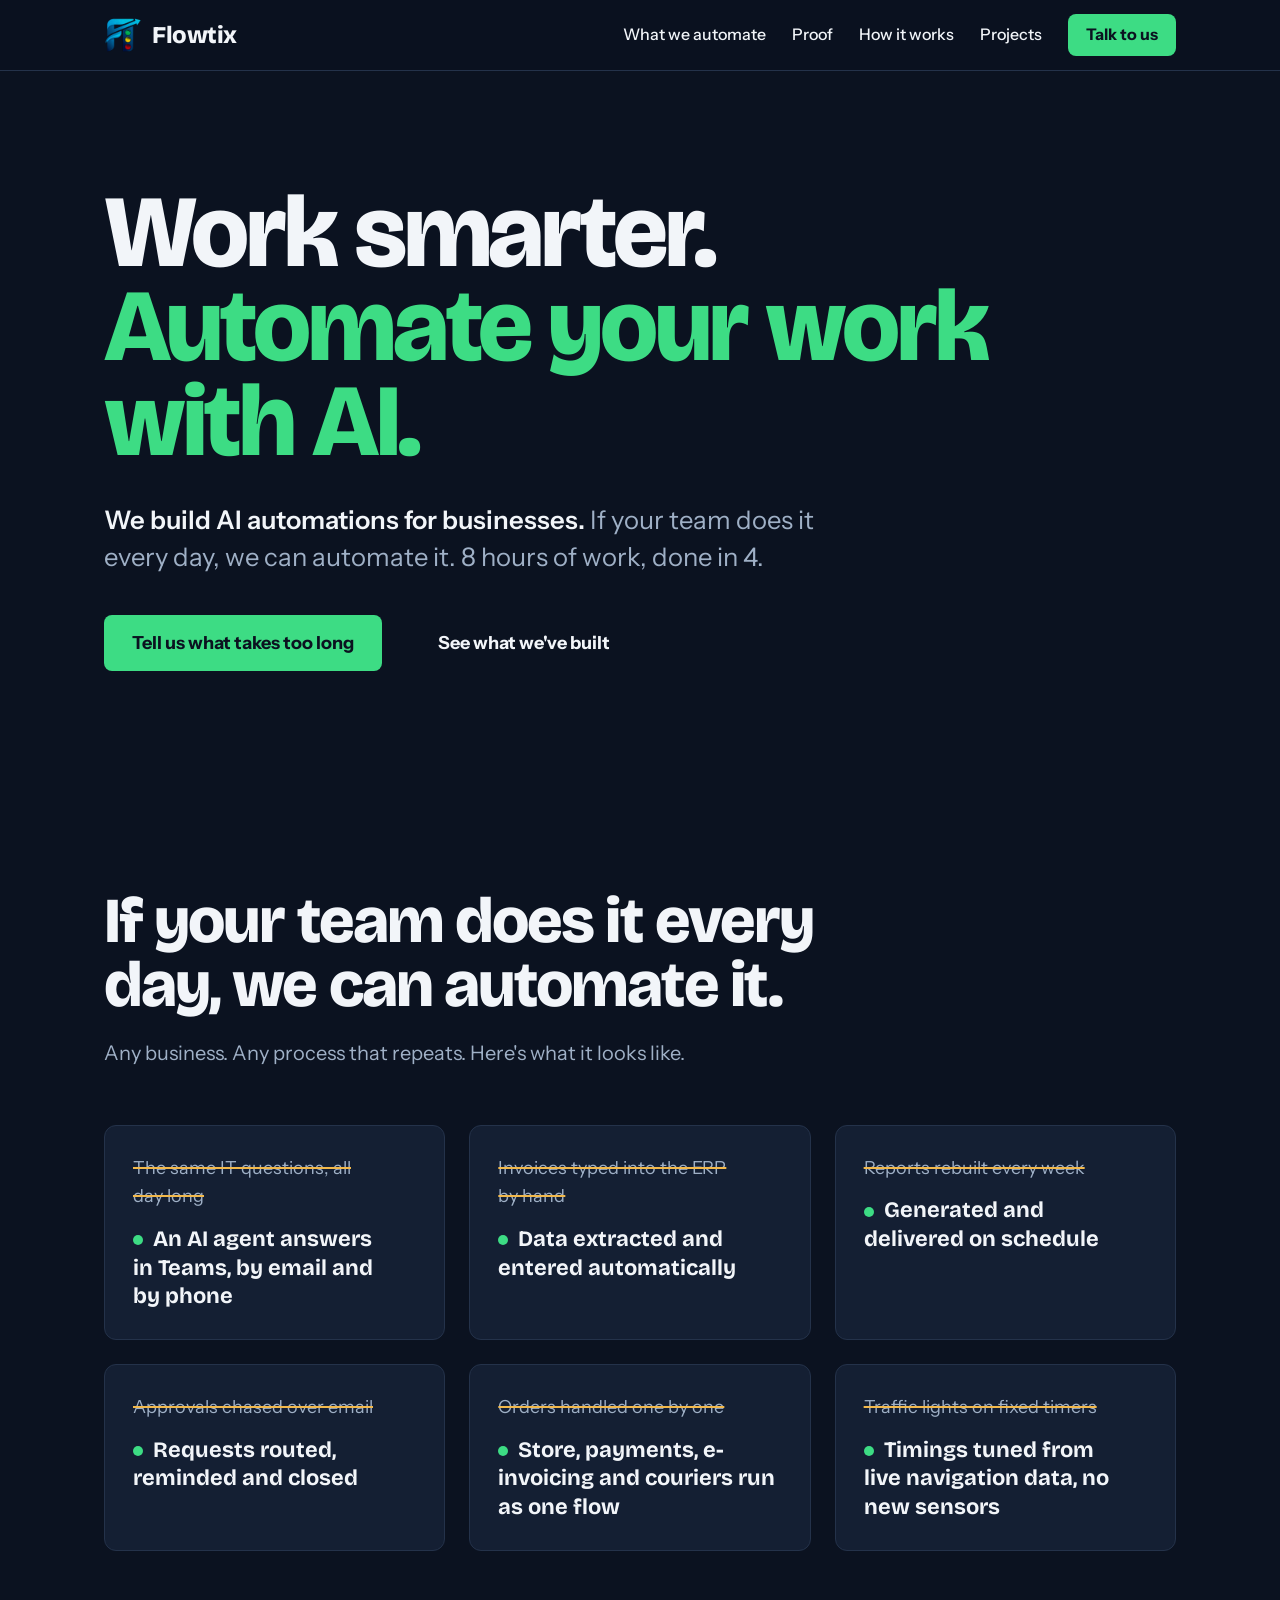
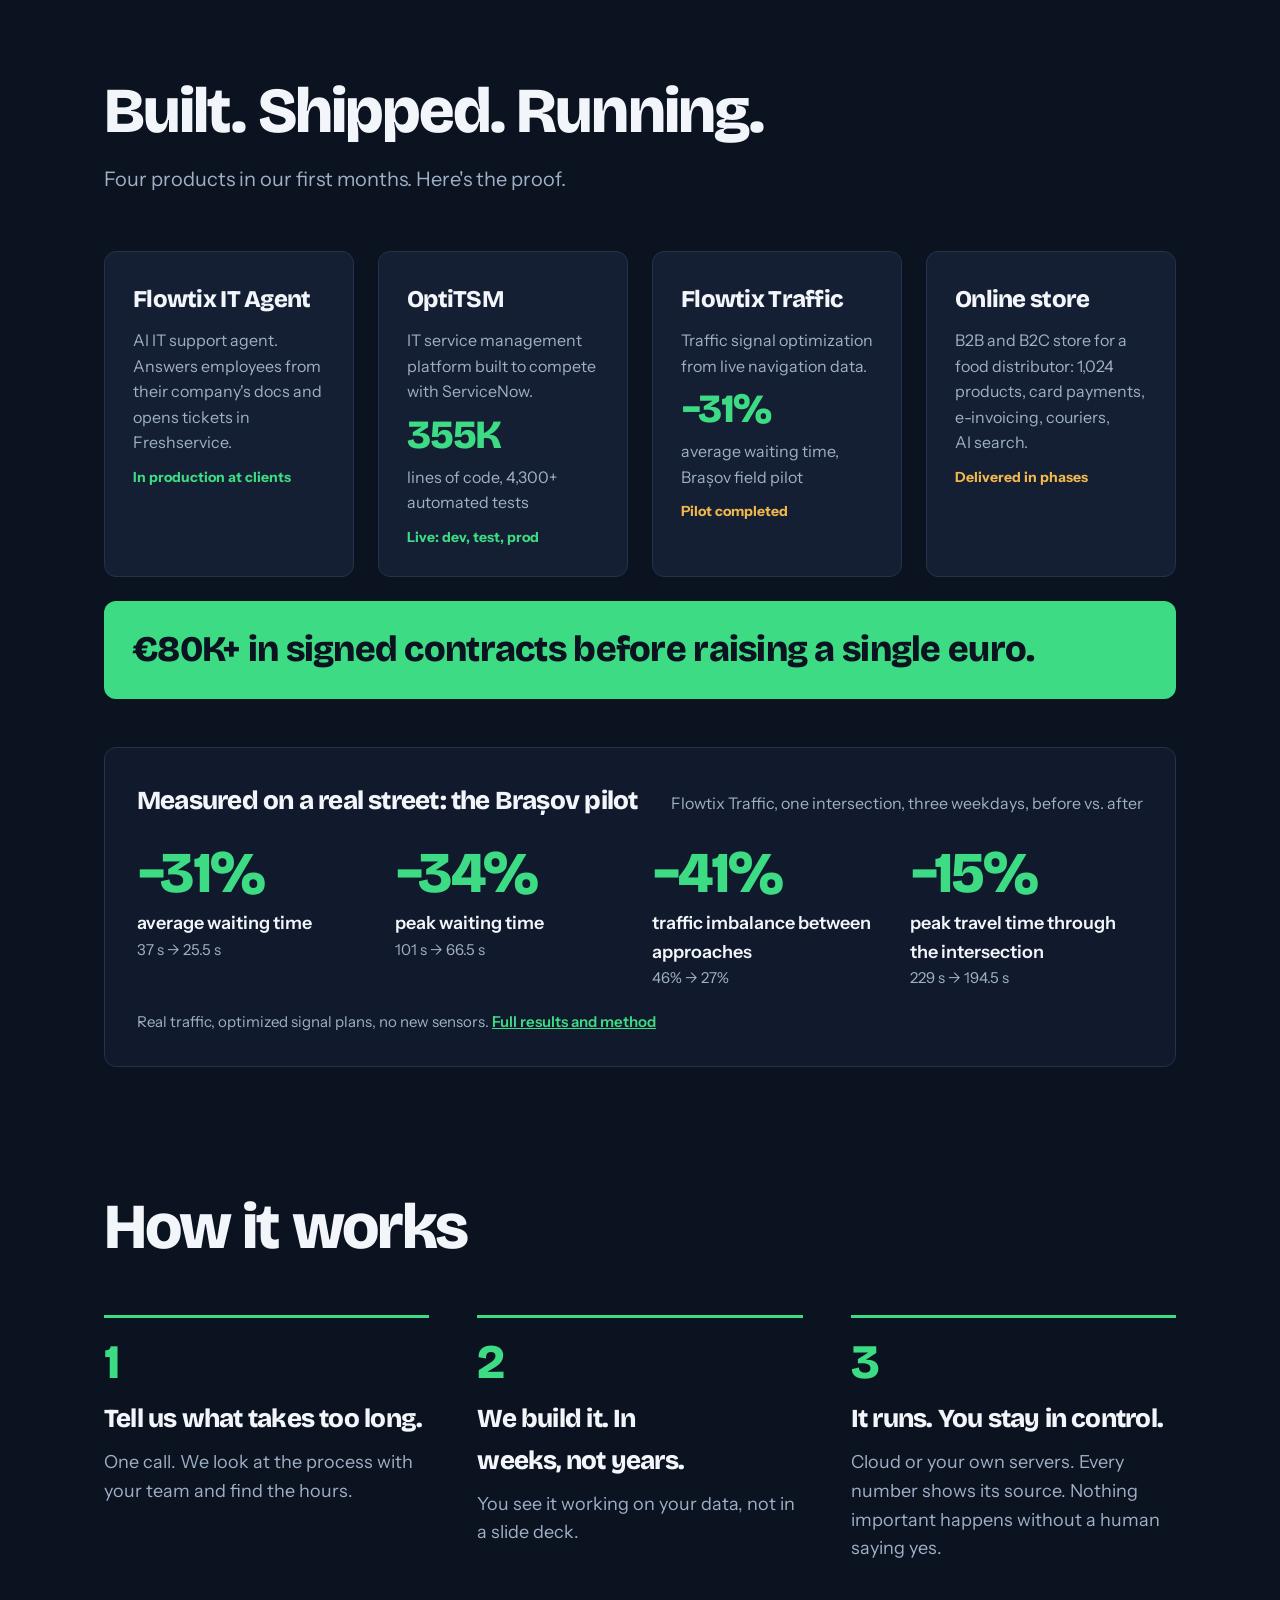
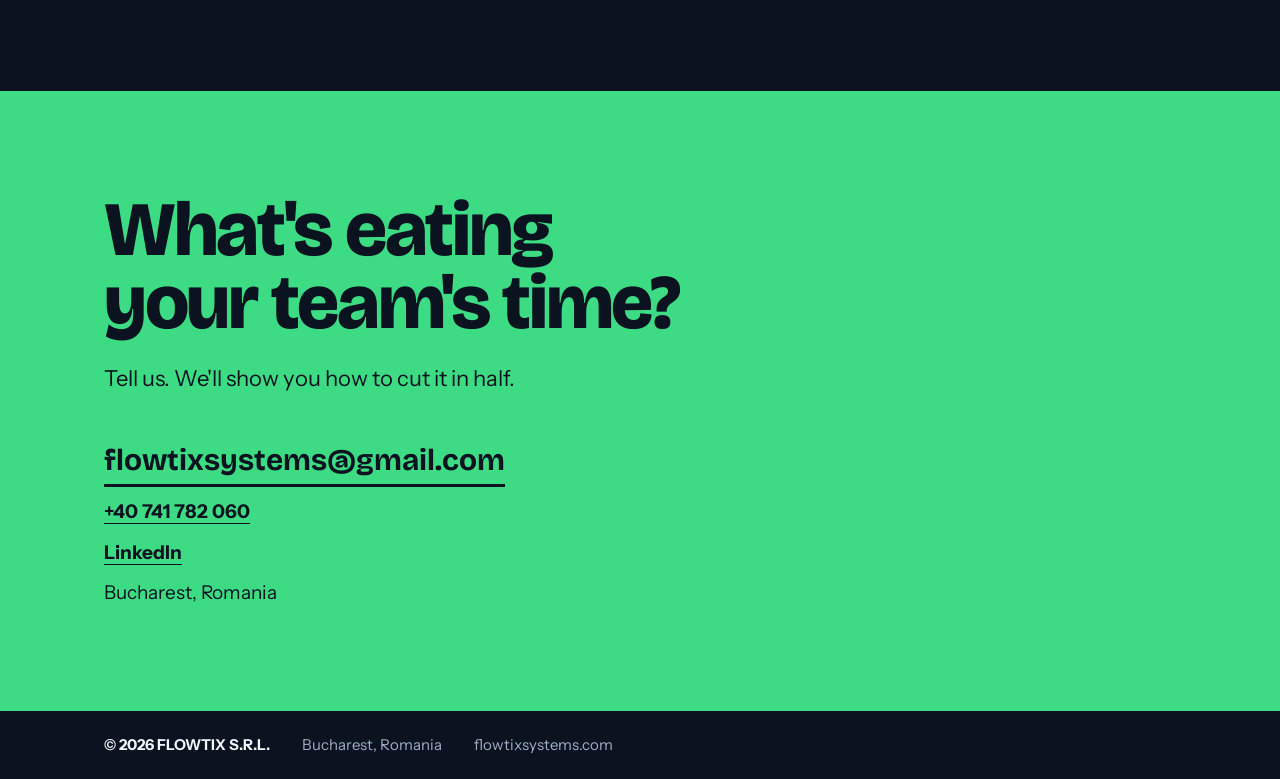
==== commit 4ec3b397: "update" ====
--- a/index.html
+++ b/index.html
@@ -1,192 +1,218 @@
 <!DOCTYPE html>
-<html lang="ro">
+<html lang="en">
 <head>
 <meta charset="UTF-8">
-<meta name="viewport" content="width=device-width, initial-scale=1">
-<title>Flowtix — Software cu AI care rulează operațiuni reale</title>
-<meta name="description" content="Flowtix construiește platforme și automatizări cu AI pentru companii și orașe: suport IT, operațiuni, trafic urban, comerț. În cloud sau on-prem, cu audit complet.">
-<meta property="og:title" content="Flowtix — Software cu AI care rulează operațiuni reale">
-<meta property="og:description" content="Platforme și automatizări cu AI pentru companii și orașe, livrate în luni, nu în ani.">
-<meta property="og:type" content="website">
-<meta property="og:url" content="https://flowtixsystems.com/">
-<meta property="og:image" content="https://flowtixsystems.com/assets/apple-touch-icon.png">
+<meta name="viewport" content="width=device-width, initial-scale=1, viewport-fit=cover">
+<title>Flowtix — Work smarter. Automate your work with AI.</title>
+<meta name="description" content="Flowtix builds AI automations for businesses. If your team does it every day, we can automate it. Support, operations, reports, data entry, approvals.">
 <link rel="icon" type="image/png" sizes="32x32" href="assets/favicon-32.png">
 <link rel="apple-touch-icon" href="assets/apple-touch-icon.png">
 <link rel="preconnect" href="https://fonts.googleapis.com">
 <link rel="preconnect" href="https://fonts.gstatic.com" crossorigin>
-<link rel="stylesheet" href="https://fonts.googleapis.com/css2?family=Schibsted+Grotesk:wght@400;500;600;700;800&family=JetBrains+Mono:wght@400&display=swap">
-<link rel="stylesheet" href="assets/styles.css">
+<link rel="stylesheet" href="https://fonts.googleapis.com/css2?family=Bricolage+Grotesque:opsz,wght@12..96,500..800&family=Instrument+Sans:wght@400;500;600;700&display=swap">
+<style>
+:root{
+  --bg:#0B1220; --bg2:#101A2C; --panel:#141F33; --line:#24324A; --ink:#F2F5F9; --muted:#9FB0C6;
+  --go:#3DDC84; --go-ink:#0B1220; --wait:#F2B84B;
+  --display:'Bricolage Grotesque','Segoe UI',system-ui,sans-serif; --text:'Instrument Sans','Segoe UI',system-ui,sans-serif;
+  --wrap:1200px; --pad:clamp(20px,5vw,64px);
+  box-sizing:border-box; padding-top:env(safe-area-inset-top,0px); padding-bottom:env(safe-area-inset-bottom,0px);
+}
+html{scroll-padding-top:env(safe-area-inset-top,0px);scroll-behavior:smooth}
+@media (prefers-reduced-motion:reduce){html{scroll-behavior:auto}}
+*,*::before,*::after{box-sizing:border-box}
+body{margin:0;background:var(--bg);color:var(--ink);font-family:var(--text);font-size:18px;line-height:1.6}
+img{max-width:100%;display:block}
+a{color:var(--go)} a:hover{color:#fff}
+a:focus-visible,button:focus-visible{outline:3px solid var(--go);outline-offset:3px;border-radius:4px}
+h1,h2,h3,p{margin:0}
+h1,h2,h3{font-family:var(--display);font-weight:800;letter-spacing:-.03em;text-wrap:balance}
+p{text-wrap:pretty}
+.wrap{max-width:var(--wrap);margin:0 auto;padding-left:var(--pad);padding-right:var(--pad)}
+.skip{position:absolute;left:-9999px}.skip:focus{left:16px;top:16px;background:var(--panel);padding:8px 12px;z-index:10}
+
+/* header */
+.top{position:sticky;top:env(safe-area-inset-top,0px);z-index:5;background:rgba(11,18,32,.9);backdrop-filter:blur(8px);border-bottom:1px solid var(--line)}
+.top .wrap{display:flex;flex-wrap:wrap;align-items:center;justify-content:space-between;gap:12px 32px;padding-top:14px;padding-bottom:14px}
+.brand{display:flex;align-items:center;gap:10px;text-decoration:none;color:var(--ink)}
+.brand img{width:38px;height:38px}
+.brand span{font-family:var(--display);font-size:24px;font-weight:800;letter-spacing:-.02em}
+.nav{display:flex;flex-wrap:wrap;align-items:center;gap:6px 26px;font-size:16px;font-weight:500}
+.nav a{color:var(--ink);text-decoration:none;padding:8px 0}
+.nav a:hover{color:var(--go)}
+.nav .cta{display:inline-flex;align-items:center;min-height:42px;padding:0 18px;background:var(--go);color:var(--go-ink);border-radius:8px;font-weight:700}
+.nav .cta:hover{background:#fff;color:var(--go-ink)}
+
+/* hero */
+.hero .wrap{padding-top:clamp(64px,9vw,128px);padding-bottom:clamp(56px,7vw,96px)}
+.hero h1{font-size:clamp(44px,8vw,112px);line-height:.92;font-variation-settings:'opsz' 96}
+.hero h1 .go{color:var(--go)}
+.hero .sub{margin-top:32px;max-width:720px;font-size:clamp(20px,2vw,26px);line-height:1.45;color:var(--muted)}
+.hero .sub strong{color:var(--ink);font-weight:600}
+.actions{margin-top:40px;display:flex;flex-wrap:wrap;align-items:center;gap:16px 28px}
+.btn{display:inline-flex;align-items:center;min-height:56px;padding:0 28px;border-radius:8px;font-weight:700;font-size:18px;text-decoration:none}
+.btn-go{background:var(--go);color:var(--go-ink)}
+.btn-go:hover{background:#fff;color:var(--go-ink)}
+.btn-ghost{color:var(--ink);text-underline-offset:6px}
+
+/* before / after */
+.section{padding-top:clamp(80px,10vw,140px)}
+.h2{font-size:clamp(36px,5vw,72px);line-height:1.0;max-width:1000px}
+.lead{margin-top:20px;max-width:680px;color:var(--muted);font-size:20px}
+.pairs{margin-top:56px;display:grid;grid-template-columns:repeat(auto-fit,minmax(min(340px,100%),1fr));gap:24px}
+.pair{background:var(--panel);border:1px solid var(--line);border-radius:12px;padding:28px}
+.pair .before{color:var(--muted);text-decoration:line-through;text-decoration-color:var(--wait);text-decoration-thickness:2px}
+.pair .after{margin-top:14px;font-family:var(--display);font-weight:700;font-size:22px;line-height:1.3}
+.pair .after::before{content:"";display:inline-block;width:10px;height:10px;border-radius:50%;background:var(--go);margin-right:10px;vertical-align:middle}
+
+/* proof */
+.proof{margin-top:56px;display:grid;grid-template-columns:repeat(auto-fit,minmax(min(220px,100%),1fr));gap:24px}
+.card{display:grid;gap:10px;align-content:start;padding:28px;background:var(--panel);border:1px solid var(--line);border-radius:12px}
+.card h3{font-size:24px}
+.card p{color:var(--muted);font-size:16px}
+.card .big{font-family:var(--display);font-size:40px;font-weight:800;letter-spacing:-.03em;color:var(--go);line-height:1}
+.card .status{font-size:14px;font-weight:700;color:var(--go)}
+.card .status.soon{color:var(--wait)}
+.banner{margin-top:24px;padding:28px;border-radius:12px;background:var(--go);color:var(--go-ink);font-family:var(--display);font-weight:800;font-size:clamp(24px,3vw,36px);line-height:1.15;letter-spacing:-.02em}
+
+/* results strip */
+.results-strip{margin-top:48px;padding:32px;border:1px solid var(--line);border-radius:12px;background:var(--bg2)}
+.results-strip .rs-head{display:flex;flex-wrap:wrap;align-items:baseline;justify-content:space-between;gap:8px 32px}
+.results-strip h3{font-size:26px}
+.results-strip .rs-head p{color:var(--muted);font-size:16px}
+.nums{margin-top:24px;display:grid;grid-template-columns:repeat(auto-fit,minmax(min(200px,100%),1fr));gap:24px}
+.num strong{display:block;font-family:var(--display);font-size:clamp(40px,4.5vw,64px);font-weight:800;letter-spacing:-.03em;line-height:1;color:var(--go)}
+.num span{display:block;margin-top:6px;font-weight:600}
+.num small{display:block;color:var(--muted);font-size:15px}
+.rs-note{margin-top:20px;color:var(--muted);font-size:15px}
+.rs-note a{font-weight:600}
+/* projects page */
+.intro .wrap{padding-top:clamp(56px,7vw,96px);padding-bottom:16px}
+.intro h1{font-size:clamp(48px,7vw,112px);line-height:.95}
+.intro .lead{font-size:22px}
+.jump{margin-top:32px;display:flex;flex-wrap:wrap;gap:10px}
+.jump a{display:inline-flex;align-items:center;min-height:44px;padding:0 18px;border:1px solid var(--line);border-radius:8px;color:var(--ink);text-decoration:none;font-weight:600;font-size:16px}
+.jump a:hover{border-color:var(--go);color:var(--go)}
+.project{padding:clamp(56px,7vw,96px) 0;border-top:1px solid var(--line);display:flex;flex-wrap:wrap;gap:32px 72px;scroll-margin-top:90px}
+.project:first-of-type{border-top:0}
+.p-side{flex:1 1 280px;display:grid;gap:18px;align-content:start}
+.p-side h2{font-size:clamp(34px,3.6vw,48px);line-height:1.02}
+.p-side .status{font-size:14px;font-weight:700;color:var(--go)}
+.p-side .status.soon{color:var(--wait)}
+.p-side .label{font-size:14px;font-weight:600;color:var(--muted)}
+.p-side p{font-size:16px}
+.p-main{flex:999 1 600px;min-width:0;max-width:780px}
+.p-main .big{font-family:var(--display);font-size:clamp(22px,2vw,26px);font-weight:700;line-height:1.35}
+.p-main h3{margin-top:32px;font-size:18px;font-weight:700;color:var(--go)}
+.p-main ul{margin:10px 0 0;padding-left:22px;display:grid;gap:8px;color:#D5DEE9}
+.p-main .stats{margin-top:20px;display:flex;flex-wrap:wrap;gap:12px 40px}
+.p-main .stats strong{display:block;font-family:var(--display);font-size:28px;font-weight:800;color:var(--go);line-height:1}
+.p-main .stats span{font-size:14px;color:var(--muted)}
+.tbl-wrap{margin-top:12px;overflow-x:auto}
+table.results{width:100%;border-collapse:collapse;font-size:17px}
+.results th,.results td{text-align:left;padding:10px 16px 10px 0;border-bottom:1px solid var(--line);white-space:nowrap}
+.results th{font-size:14px;color:var(--muted);font-weight:600}
+.results td.gain{font-weight:800;color:var(--go)}
+.note{margin-top:12px;font-size:15px;color:var(--muted)}
+
+/* steps */
+.steps{margin-top:56px;display:grid;grid-template-columns:repeat(auto-fit,minmax(min(300px,100%),1fr));gap:40px 48px;counter-reset:s}
+.step{border-top:3px solid var(--go);padding-top:20px}
+.step::before{counter-increment:s;content:counter(s);display:block;font-family:var(--display);font-size:48px;font-weight:800;color:var(--go);line-height:1}
+.step h3{margin-top:12px;font-size:26px}
+.step p{margin-top:8px;color:var(--muted)}
+
+/* contact */
+.contact{margin-top:clamp(80px,10vw,140px);background:var(--go);color:var(--go-ink)}
+.contact .wrap{padding-top:clamp(64px,8vw,112px);padding-bottom:clamp(64px,8vw,112px);display:flex;flex-wrap:wrap;align-items:flex-end;justify-content:space-between;gap:40px 64px}
+.contact h2{font-size:clamp(40px,6vw,88px);line-height:.96;max-width:760px}
+.contact p{margin-top:20px;font-size:22px;max-width:620px}
+.contact-list{flex:1 1 300px;display:grid;gap:10px;justify-items:start;font-size:19px}
+.contact-list a{color:var(--go-ink);font-weight:700;text-underline-offset:5px}
+.contact-list a:hover{color:#fff}
+.contact-list .mail{font-size:clamp(22px,2.4vw,30px);font-family:var(--display);text-decoration:none;border-bottom:3px solid var(--go-ink)}
+.foot{background:var(--go-ink);color:var(--muted);font-size:15px}
+.foot .wrap{display:flex;flex-wrap:wrap;gap:8px 32px;padding-top:22px;padding-bottom:22px}
+.foot strong{color:var(--ink)}
+</style>
 </head>
 <body>
-<a class="skip" href="#continut">Sari la conținut</a>
-
-<header class="site-header">
-  <div class="wrap">
-    <a class="brand" href="index.html"><img src="assets/flowtix-mark.png" alt="" width="40" height="40"><span>Flowtix</span></a>
-    <nav class="nav" aria-label="Meniu principal">
-      <a href="#reguli">Cum lucrăm</a>
-      <a href="#construim">Ce construim</a>
-      <a href="produse.html">Produse</a>
-      <a href="#despre">Despre noi</a>
-      <a class="nav-contact" href="#contact">Contact</a>
+<a class="skip" href="#main">Skip to content</a>
+
+<header class="top">
+  <div class="wrap">
+    <a class="brand" href="index.html"><img src="assets/flowtix-mark.png" alt="" width="38" height="38"><span>Flowtix</span></a>
+    <nav class="nav" aria-label="Main">
+      <a href="#automate">What we automate</a>
+      <a href="#proof">Proof</a>
+      <a href="#how">How it works</a>
+      <a href="projects.html">Projects</a>
+      <a class="cta" href="#contact">Talk to us</a>
     </nav>
   </div>
 </header>
 
-<main id="continut">
+<main id="main">
 
 <section class="hero">
   <div class="wrap">
-    <div class="hero-copy">
-      <h1>Software cu AI care rulează operațiuni reale.</h1>
-      <p class="sub">Flowtix construiește platforme și automatizări cu AI pentru companii și orașe: suport IT, operațiuni, trafic urban, comerț. Livrăm în luni, nu în ani, iar totul rulează în cloud sau direct la tine, sub controlul tău.</p>
-      <div class="actions">
-        <a class="btn btn-primary" href="mailto:flowtixsystems@gmail.com?subject=Discu%C8%9Bie%20Flowtix">Programează o discuție</a>
-        <a class="link-strong" href="produse.html">Vezi produsele</a>
+    <h1>Work smarter.<br><span class="go">Automate your work with AI.</span></h1>
+    <p class="sub"><strong>We build AI automations for businesses.</strong> If your team does it every day, we can automate it. 8 hours of work, done in 4.</p>
+    <div class="actions">
+      <a class="btn btn-go" href="mailto:flowtixsystems@gmail.com?subject=What%20takes%20too%20long">Tell us what takes too long</a>
+      <a class="btn btn-ghost" href="#proof">See what we've built</a>
+    </div>
+  </div>
+</section>
+
+
+
+<section id="automate" class="section">
+  <div class="wrap">
+    <h2 class="h2">If your team does it every day, we can automate it.</h2>
+    <p class="lead">Any business. Any process that repeats. Here's what it looks like.</p>
+    <div class="pairs">
+      <div class="pair"><p class="before">The same IT questions, all day long</p><p class="after">An AI agent answers in Teams, by email and by phone</p></div>
+      <div class="pair"><p class="before">Invoices typed into the ERP by hand</p><p class="after">Data extracted and entered automatically</p></div>
+      <div class="pair"><p class="before">Reports rebuilt every week</p><p class="after">Generated and delivered on schedule</p></div>
+      <div class="pair"><p class="before">Approvals chased over email</p><p class="after">Requests routed, reminded and closed</p></div>
+      <div class="pair"><p class="before">Orders handled one by one</p><p class="after">Store, payments, e-invoicing and couriers run as one flow</p></div>
+      <div class="pair"><p class="before">Traffic lights on fixed timers</p><p class="after">Timings tuned from live navigation data, no new sensors</p></div>
+    </div>
+  </div>
+</section>
+
+<section id="proof" class="section">
+  <div class="wrap">
+    <h2 class="h2">Built. Shipped. Running.</h2>
+    <p class="lead">Four products in our first months. Here's the proof.</p>
+    <div class="proof">
+      <div class="card"><h3>Flowtix IT Agent</h3><p>AI IT support agent. Answers employees from their company's docs and opens tickets in Freshservice.</p><span class="status">In production at clients</span></div>
+      <div class="card"><h3>OptiTSM</h3><p>IT service management platform built to compete with ServiceNow.</p><span class="big">355K</span><p>lines of code, 4,300+ automated tests</p><span class="status">Live: dev, test, prod</span></div>
+      <div class="card"><h3>Flowtix Traffic</h3><p>Traffic signal optimization from live navigation data.</p><span class="big">−31%</span><p>average waiting time, Brașov field pilot</p><span class="status soon">Pilot completed</span></div>
+      <div class="card"><h3>Online store</h3><p>B2B and B2C store for a food distributor: 1,024 products, card payments, e-invoicing, couriers, AI search.</p><span class="status soon">Delivered in phases</span></div>
+    </div>
+    <div class="banner">€80K+ in signed contracts before raising a single euro.</div>
+    <div class="results-strip" id="brasov">
+      <div class="rs-head"><h3>Measured on a real street: the Brașov pilot</h3><p>Flowtix Traffic, one intersection, three weekdays, before vs. after</p></div>
+      <div class="nums">
+        <div class="num"><strong>−31%</strong><span>average waiting time</span><small>37 s → 25.5 s</small></div>
+        <div class="num"><strong>−34%</strong><span>peak waiting time</span><small>101 s → 66.5 s</small></div>
+        <div class="num"><strong>−41%</strong><span>traffic imbalance between approaches</span><small>46% → 27%</small></div>
+        <div class="num"><strong>−15%</strong><span>peak travel time through the intersection</span><small>229 s → 194.5 s</small></div>
       </div>
-    </div>
-
-    <figure class="ledger">
-      <figcaption>Exemplu: jurnalul unei decizii AI</figcaption>
-      <ol>
-        <li class="entry">
-          <div class="entry-title">Tichet clasificat: Rețea / VPN</div>
-          <dl>
-            <dt>Propus de</dt><dd>AI, model rulat local</dd>
-            <dt>Sursa</dt><dd>3 articole din baza de cunoștințe</dd>
-            <dt>Decizie</dt><dd class="ok">Aprobat de operator</dd>
-          </dl>
-          <div class="sig">semnătură 7f3a…c91e</div>
-        </li>
-        <li class="link" aria-hidden="true"></li>
-        <li class="entry">
-          <div class="entry-title">Răspuns propus angajatului</div>
-          <dl>
-            <dt>Propus de</dt><dd>AI, model rulat local</dd>
-            <dt>Sursa</dt><dd>Ghidul VPN, secțiunea 2</dd>
-            <dt>Decizie</dt><dd class="ok">Trimis după aprobare</dd>
-          </dl>
-          <div class="sig">semnătură 2b90…41d7, legată de 7f3a…c91e</div>
-        </li>
-        <li class="link" aria-hidden="true"></li>
-        <li class="entry">
-          <div class="entry-title">Prioritate ridicată la „Critic”</div>
-          <dl>
-            <dt>Propus de</dt><dd>AI, model rulat local</dd>
-            <dt>Sursa</dt><dd>12 tichete similare în ultima oră</dd>
-            <dt>Decizie</dt><dd><span class="pending">Așteaptă decizia omului</span></dd>
-          </dl>
-          <div class="sig">semnătură c50e…88a2, legată de 2b90…41d7</div>
-        </li>
-      </ol>
-    </figure>
-  </div>
-</section>
-
-<section class="band">
-  <div class="wrap">
-    <h2>Construim pentru</h2>
-    <ul>
-      <li>Companii de orice mărime</li>
-      <li>Firme de servicii IT</li>
-      <li>Energie, utilități și bănci</li>
-      <li>Primării și poliție locală</li>
-    </ul>
-  </div>
-</section>
-
-<section id="reguli" class="section">
-  <div class="wrap">
-    <h2 class="h-section">Patru reguli după care construim</h2>
-    <p class="lead" style="margin-top:20px">Nu sunt promisiuni de marketing. Sunt deja scrise în codul platformelor noastre.</p>
-    <div class="rules">
-      <div class="rule">
-        <svg width="32" height="32" viewBox="0 0 24 24" fill="none" stroke="#1F5FBF" stroke-width="1.8" stroke-linecap="round" stroke-linejoin="round" aria-hidden="true"><rect x="3" y="4" width="18" height="7" rx="1.5"/><rect x="3" y="13" width="18" height="7" rx="1.5"/><path d="M7 7.5h.01M7 16.5h.01"/></svg>
-        <div><h3>Rulează la tine</h3><p>Orice soluție poate fi instalată pe serverele tale. Acolo unde datele nu au voie să plece, și modelul AI rulează local.</p></div>
-      </div>
-      <div class="rule">
-        <svg width="32" height="32" viewBox="0 0 24 24" fill="none" stroke="#1F5FBF" stroke-width="1.8" stroke-linecap="round" stroke-linejoin="round" aria-hidden="true"><path d="M6 3h9l4 4v14H6z"/><path d="M9 11h7M9 15h7M9 19h4"/></svg>
-        <div><h3>Fiecare cifră are o sursă</h3><p>Afișăm de unde vine fiecare rezultat și cum a fost calculat. Ce nu a fost evaluat apare ca neevaluat, niciodată ca „în regulă”.</p></div>
-      </div>
-      <div class="rule">
-        <svg width="32" height="32" viewBox="0 0 24 24" fill="none" stroke="#1F5FBF" stroke-width="1.8" stroke-linecap="round" stroke-linejoin="round" aria-hidden="true"><circle cx="12" cy="7" r="4"/><path d="M4 21c0-4 3.6-7 8-7s8 3 8 7"/></svg>
-        <div><h3>AI-ul propune, omul decide</h3><p>Pornim cu recomandări, trecem la aprobare de către operator și ajungem la automat doar când vrei tu, cu limite de siguranță și revenire automată.</p></div>
-      </div>
-      <div class="rule">
-        <svg width="32" height="32" viewBox="0 0 24 24" fill="none" stroke="#1F5FBF" stroke-width="1.8" stroke-linecap="round" stroke-linejoin="round" aria-hidden="true"><path d="M10 14a4 4 0 0 0 5.7 0l3-3a4 4 0 0 0-5.7-5.7l-1 1"/><path d="M14 10a4 4 0 0 0-5.7 0l-3 3a4 4 0 0 0 5.7 5.7l1-1"/></svg>
-        <div><h3>Totul lasă urmă</h3><p>Fiecare acțiune importantă, a omului sau a AI-ului, rămâne într-un jurnal de audit. În platformele enterprise, jurnalul e înlănțuit și semnat, ca nimic să nu se schimbe pe ascuns.</p></div>
-      </div>
-    </div>
-  </div>
-</section>
-
-<section id="construim" class="section">
-  <div class="wrap">
-    <h2 class="h-section">Ce construim</h2>
-    <div class="rows">
-      <div class="row">
-        <h3>Platforme de operațiuni IT</h3>
-        <div><p>Service desk ITIL, inventar IT, guvernanța accesului și conformitate NIS2, într-o singură platformă pe care o configurezi fără cod.</p><p class="example">Exemplu: OptiTSM.</p></div>
-      </div>
-      <div class="row">
-        <h3>Agenți AI pentru angajați și clienți</h3>
-        <div><p>Asistenți care răspund din documentele tale, în Teams, pe email sau la telefon, deschid tichete și predau unui om tot ce are nevoie de el.</p><p class="example">Exemplu: OptiAI.</p></div>
-      </div>
-      <div class="row">
-        <h3>Decizii pe date în timp real</h3>
-        <div><p>Date live comparate cu istoricul, anomalii semnalate la timp și predicții verificate zilnic față de ce s-a întâmplat de fapt.</p><p class="example">Exemplu: Flowtix Traffic.</p></div>
-      </div>
-      <div class="row">
-        <h3>Automatizări și aplicații la comandă</h3>
-        <div><p>Orice proces care se repetă: fluxuri de aprobare, integrări între sisteme, portaluri și magazine online.</p><p class="example">Exemplu: magazinul B2B și B2C pentru un distribuitor HORECA.</p></div>
-      </div>
-    </div>
-  </div>
-</section>
-
-<section class="section">
-  <div class="wrap">
-    <div class="speed">
-      <div class="speed-copy">
-        <h2>Livrăm în luni ce durează de obicei ani</h2>
-        <p>Construim cu agenți AI în fiecare zi, cu teste automate și revizuire umană la fiecare pas. Așa ajunge o echipă mică să livreze platforme enterprise întregi.</p>
-        <p>Aceeași abordare o aplicăm proceselor tale: din 8 ore de muncă, AI-ul preia 4.</p>
-      </div>
-      <ul class="facts">
-        <li><strong>Patru produse</strong><span>construite în primele cinci luni</span></li>
-        <li><strong>Peste 80.000 €</strong><span>în contracte semnate</span></li>
-        <li><strong>4.300+ teste automate</strong><span>și 355.000 de linii de cod într-o singură platformă</span></li>
-        <li><strong>−31% timp de așteptare</strong><span>în pilotul de trafic de la Brașov, în trafic real</span></li>
-      </ul>
-    </div>
-  </div>
-</section>
-
-<section class="section">
-  <div class="wrap">
-    <div class="head-row">
-      <h2 class="h-section">Produsele noastre</h2>
-      <a class="link-strong" href="produse.html">Detalii despre fiecare produs</a>
-    </div>
-    <div class="teasers">
-      <a class="teaser" href="produse.html#optitsm"><span class="teaser-name">OptiTSM</span><span class="teaser-desc">Platformă de management al serviciilor IT, alternativă suverană la ServiceNow.</span><span class="status live">În producție</span></a>
-      <a class="teaser" href="produse.html#optiai"><span class="teaser-name">OptiAI</span><span class="teaser-desc">Agent AI pentru suport IT, conectat la sistemul de tichete.</span><span class="status live">În producție la clienți</span></a>
-      <a class="teaser" href="produse.html#traffic"><span class="teaser-name">Flowtix Traffic</span><span class="teaser-desc">Optimizarea semafoarelor din date de navigație, fără senzori noi.</span><span class="status">Pilot finalizat la Brașov</span></a>
-      <a class="teaser" href="produse.html#magazin"><span class="teaser-name">Magazin B2B și B2C</span><span class="teaser-desc">Comerț online complet, cu căutare asistată de AI.</span><span class="status">Livrare în etape</span></a>
-    </div>
-  </div>
-</section>
-
-<section id="despre" class="section section-last">
-  <div class="wrap about">
-    <h2 class="h-section">Despre noi</h2>
-    <div class="about-copy">
-      <p>Flowtix este o companie românească de software, fondată în 2026 la București. Am pornit de la traficul urban, unde o decizie greșită a unui algoritm se vede imediat în stradă. De acolo am învățat să construim AI care se verifică singur și care poate fi oprit oricând.</p>
-      <p>Aceeași disciplină o aplicăm acum în operațiuni IT, suport și comerț, pentru clienți care au nevoie să știe exact ce face software-ul lor și de ce.</p>
-      <ul class="team">
-        <li><strong>Teodor-Bogdan Togan</strong><span>Founder &amp; CEO</span></li>
-        <li><strong>Bogdan Petrescu</strong><span>Co-founder</span></li>
-      </ul>
+      <p class="rs-note">Real traffic, optimized signal plans, no new sensors. <a href="projects.html#traffic">Full results and method</a></p>
+    </div>
+  </div>
+</section>
+
+<section id="how" class="section">
+  <div class="wrap">
+    <h2 class="h2">How it works</h2>
+    <div class="steps">
+      <div class="step"><h3>Tell us what takes too long.</h3><p>One call. We look at the process with your team and find the hours.</p></div>
+      <div class="step"><h3>We build it. In weeks, not years.</h3><p>You see it working on your data, not in a slide deck.</p></div>
+      <div class="step"><h3>It runs. You stay in control.</h3><p>Cloud or your own servers. Every number shows its source. Nothing important happens without a human saying yes.</p></div>
     </div>
   </div>
 </section>
@@ -195,24 +221,23 @@
 
 <section id="contact" class="contact">
   <div class="wrap">
-    <div class="contact-copy">
-      <h2>Ce proces vrei să automatizezi?</h2>
-      <p>Spune-ne pe scurt. Îți răspundem cu o propunere concretă: ce construim, în cât timp și unde rulează.</p>
+    <div>
+      <h2>What's eating your team's time?</h2>
+      <p>Tell us. We'll show you how to cut it in half.</p>
     </div>
     <div class="contact-list">
-      <a class="btn btn-light" href="mailto:flowtixsystems@gmail.com?subject=Discu%C8%9Bie%20Flowtix">Programează o discuție</a>
-      <a href="mailto:flowtixsystems@gmail.com">flowtixsystems@gmail.com</a>
+      <a class="mail" href="mailto:flowtixsystems@gmail.com">flowtixsystems@gmail.com</a>
       <a href="tel:+40741782060">+40 741 782 060</a>
       <a href="https://www.linkedin.com/company/flowtix-systems" rel="noopener">LinkedIn</a>
-      <span>Drumul Taberei, București</span>
-    </div>
-  </div>
-</section>
-
-<footer class="site-footer">
+      <span>Bucharest, Romania</span>
+    </div>
+  </div>
+</section>
+
+<footer class="foot">
   <div class="wrap">
     <strong>© 2026 FLOWTIX S.R.L.</strong>
-    <span>București, România</span>
+    <span>Bucharest, Romania</span>
     <span>flowtixsystems.com</span>
   </div>
 </footer>
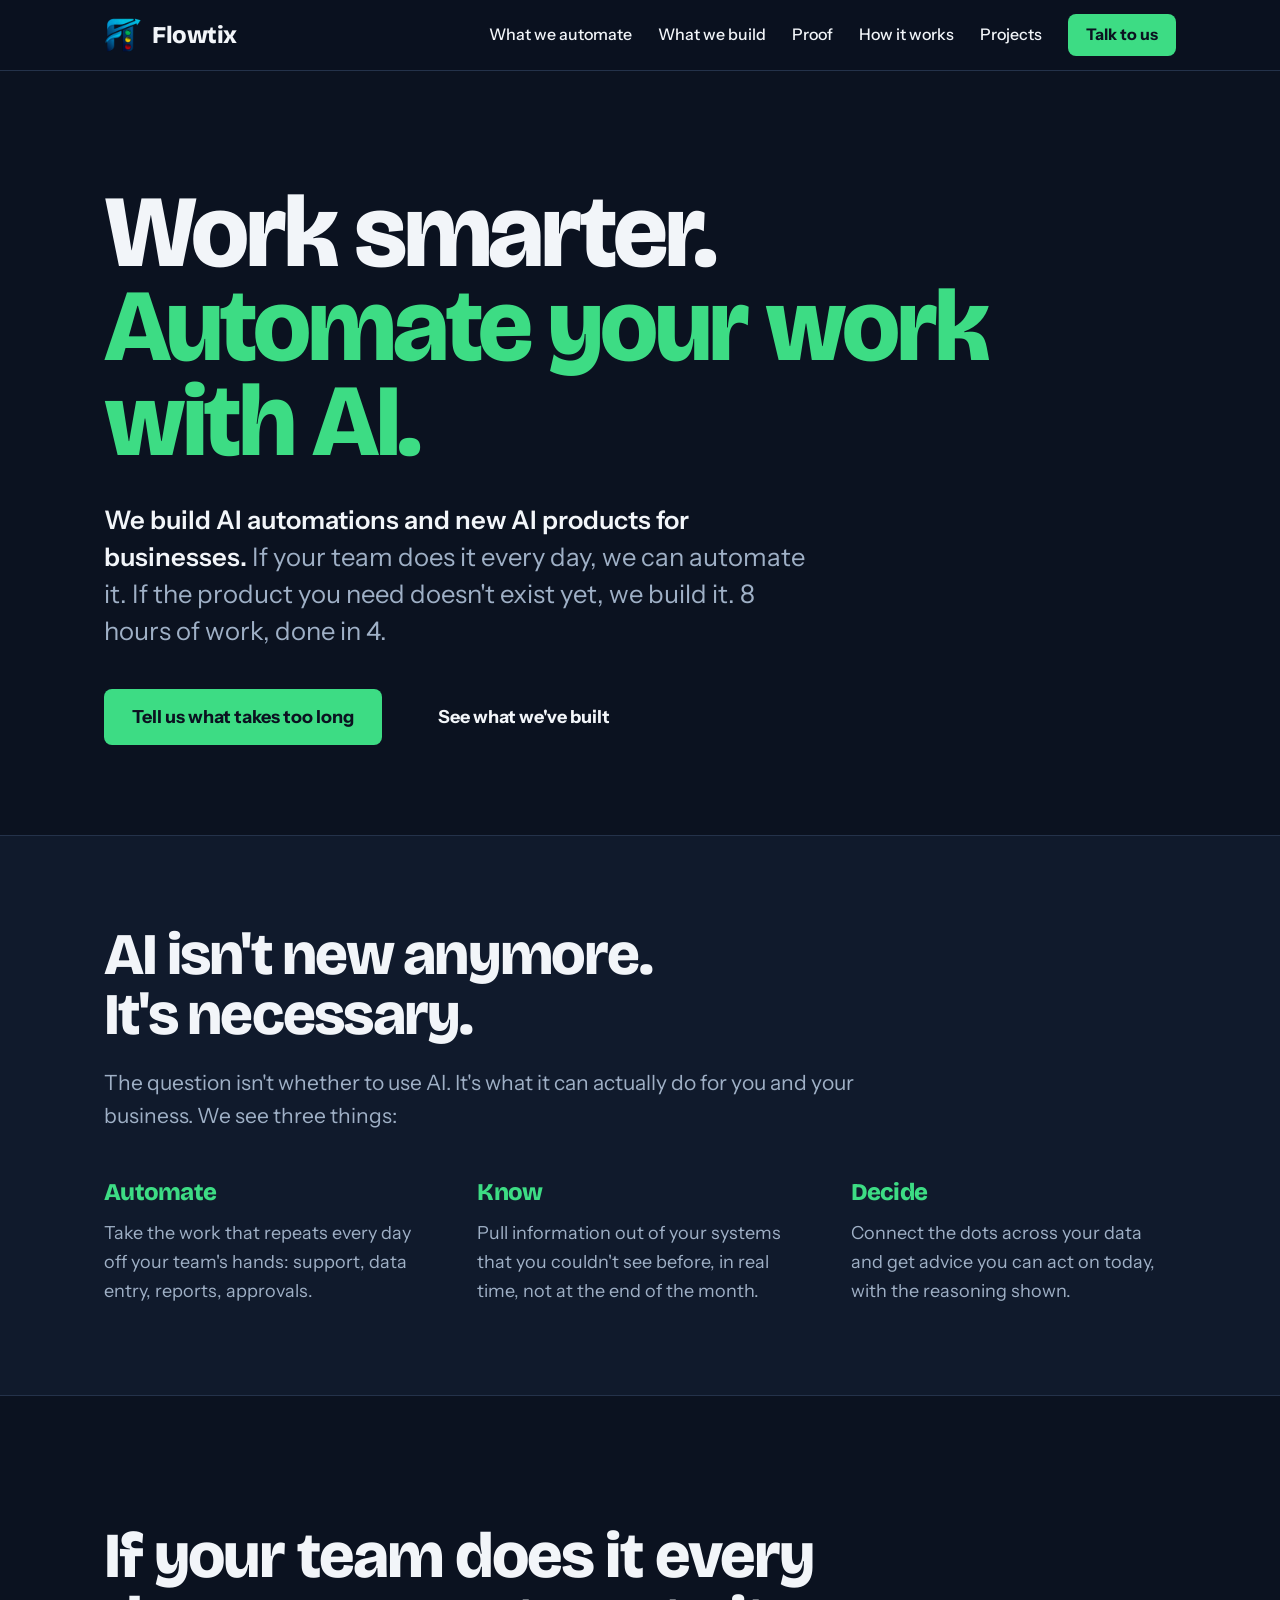
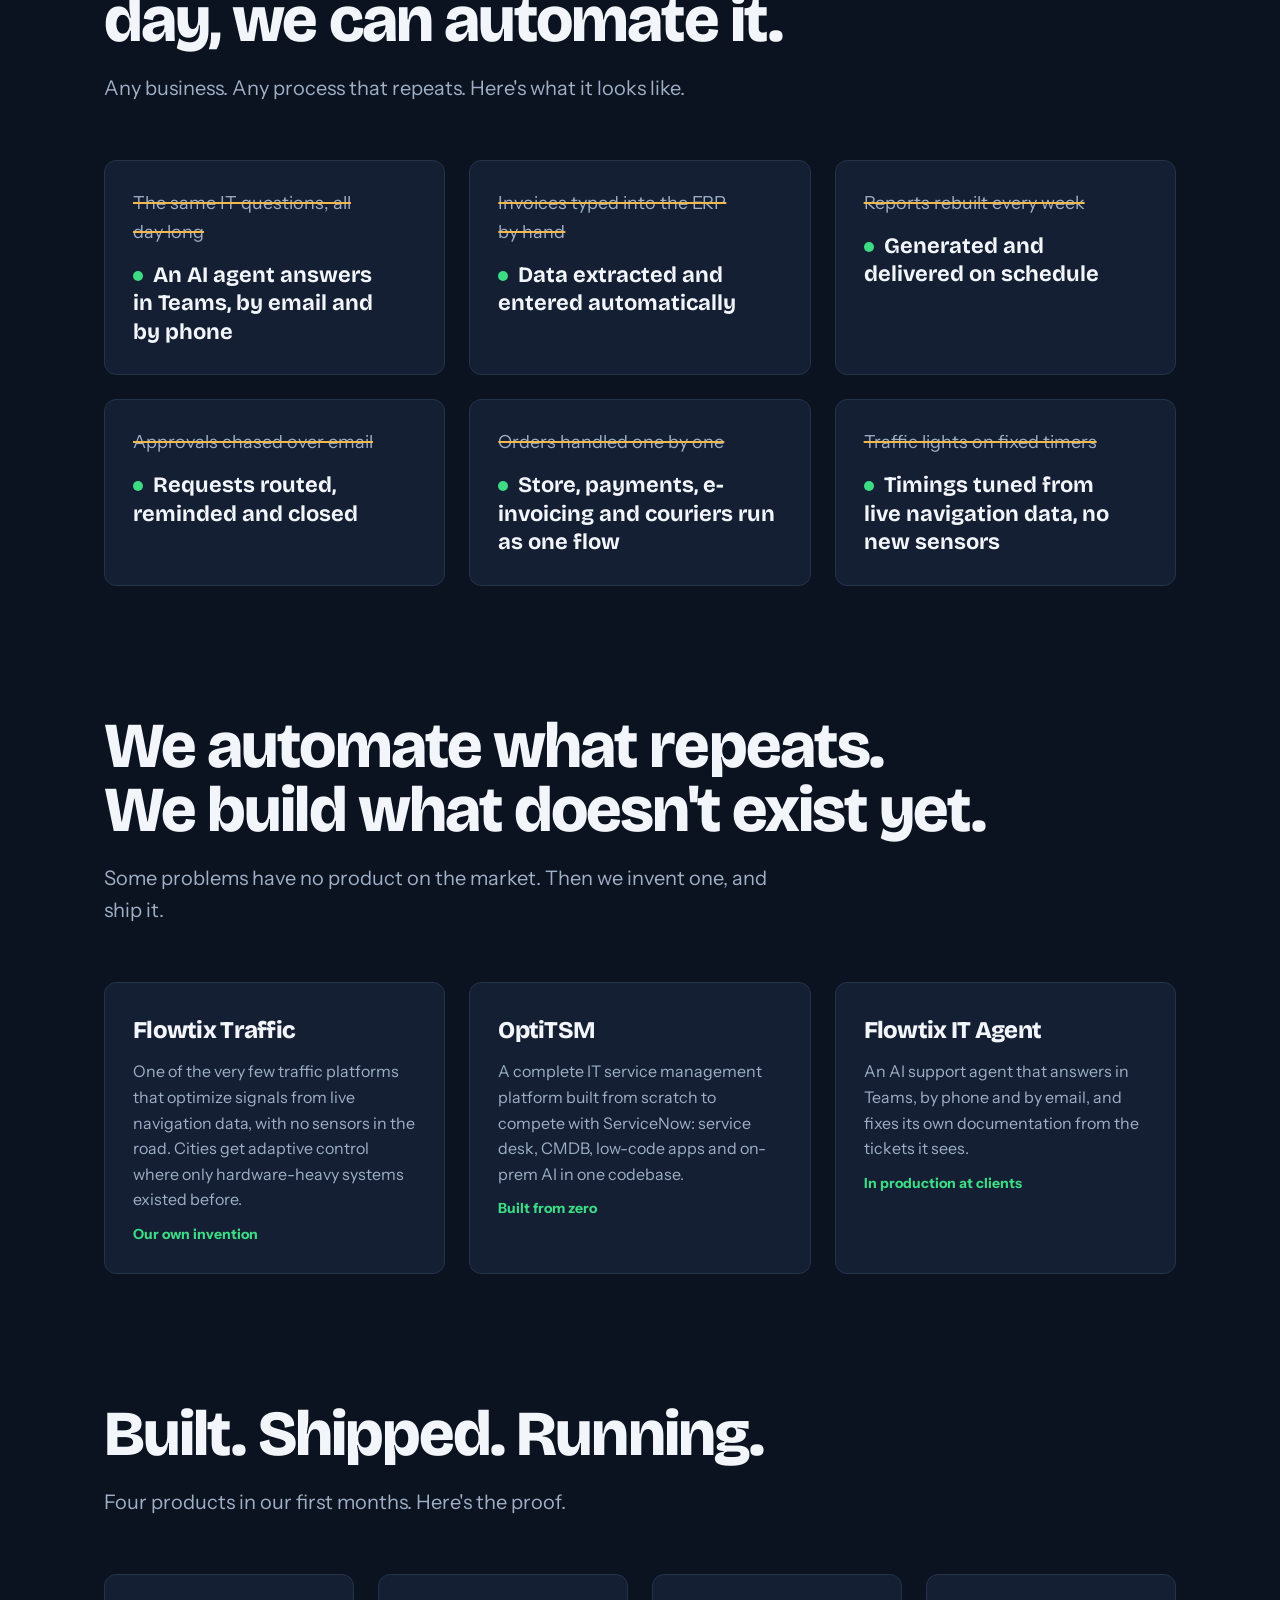
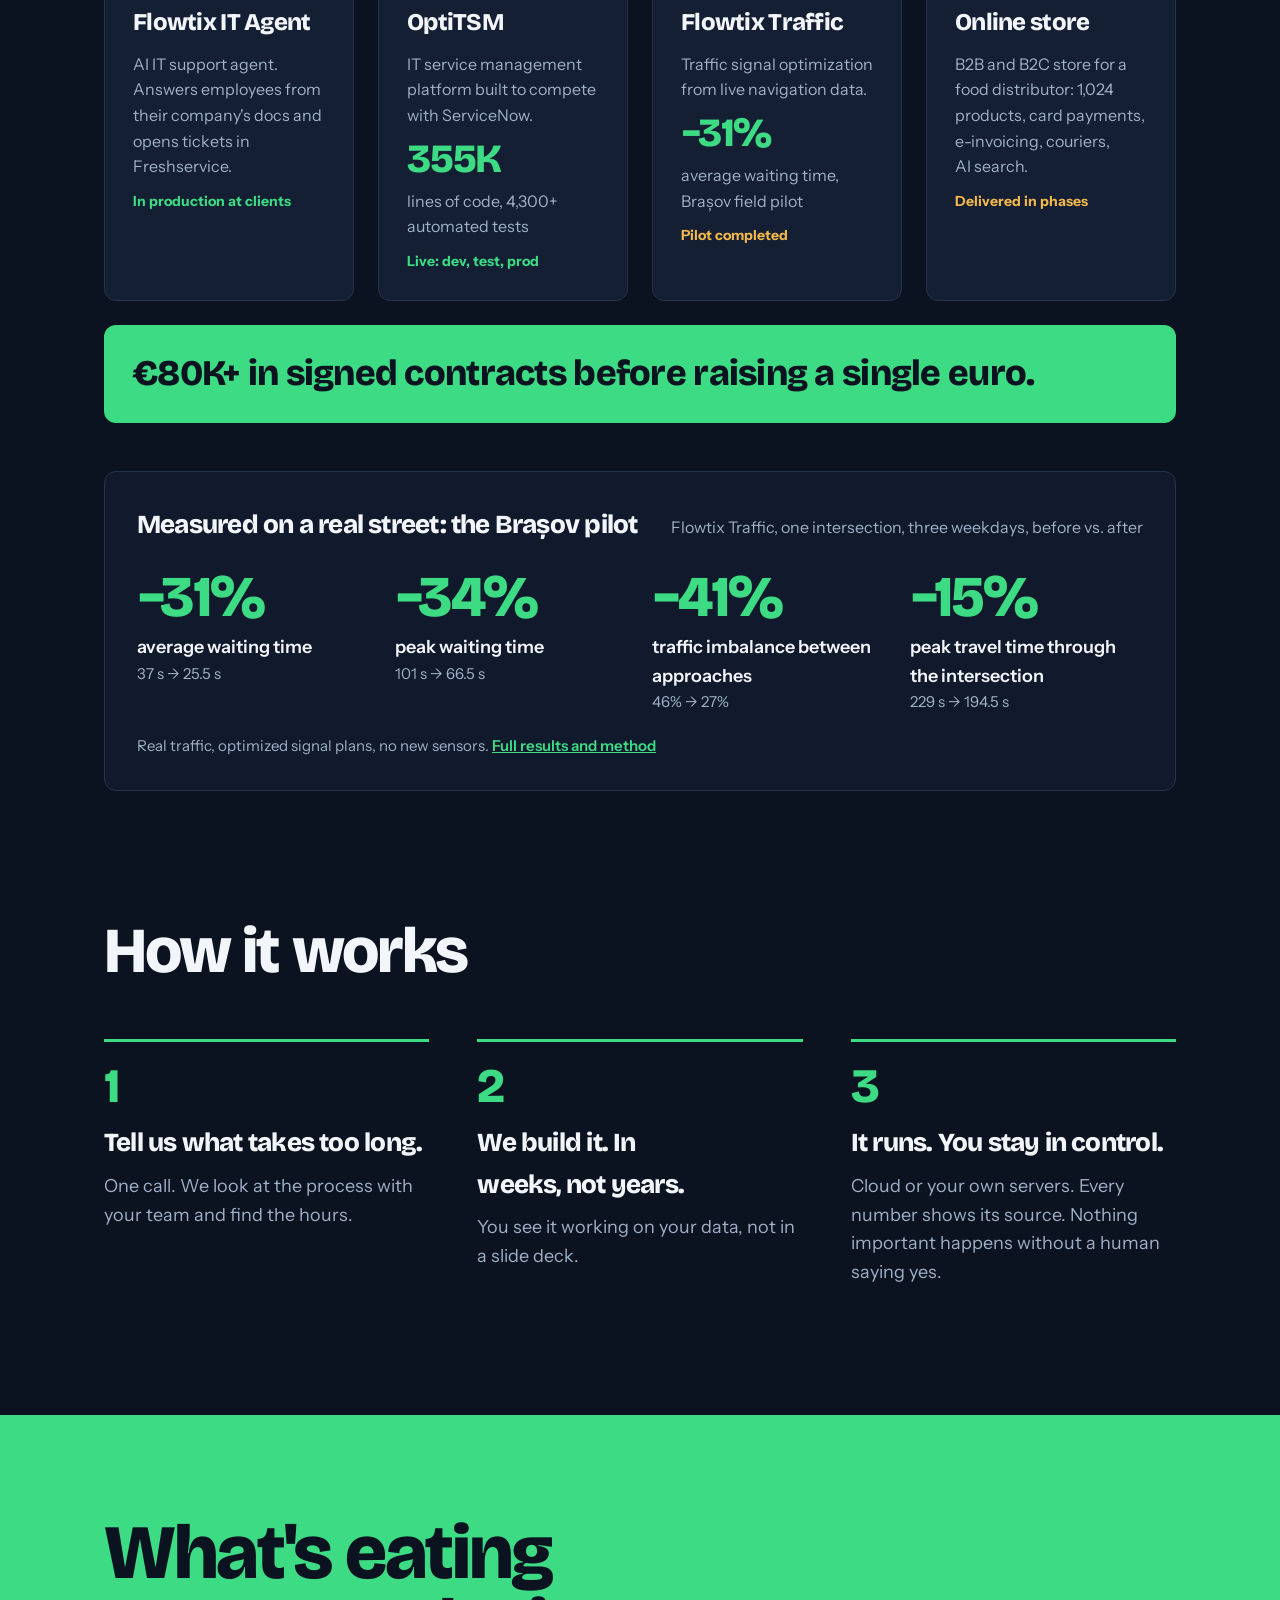
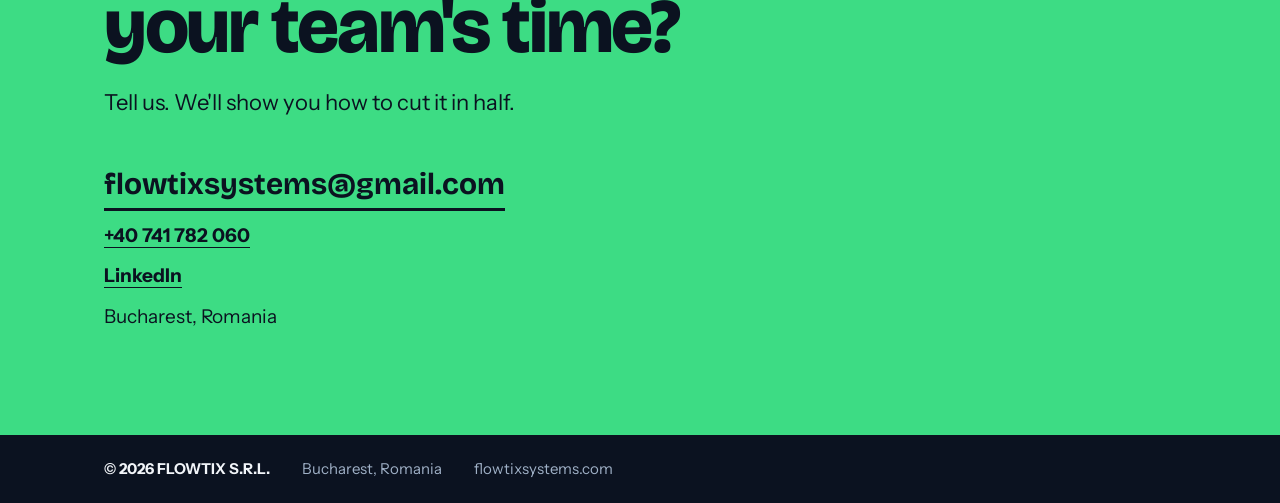
==== commit a9265ff2: "update" ====
--- a/index.html
+++ b/index.html
@@ -4,7 +4,7 @@
 <meta charset="UTF-8">
 <meta name="viewport" content="width=device-width, initial-scale=1, viewport-fit=cover">
 <title>Flowtix — Work smarter. Automate your work with AI.</title>
-<meta name="description" content="Flowtix builds AI automations for businesses. If your team does it every day, we can automate it. Support, operations, reports, data entry, approvals.">
+<meta name="description" content="Flowtix builds AI automations and new AI products for businesses. If your team does it every day, we can automate it. If the product you need doesn't exist yet, we build it.">
 <link rel="icon" type="image/png" sizes="32x32" href="assets/favicon-32.png">
 <link rel="apple-touch-icon" href="assets/apple-touch-icon.png">
 <link rel="preconnect" href="https://fonts.googleapis.com">
@@ -54,6 +54,15 @@
 .btn-go{background:var(--go);color:var(--go-ink)}
 .btn-go:hover{background:#fff;color:var(--go-ink)}
 .btn-ghost{color:var(--ink);text-underline-offset:6px}
+
+/* why */
+.why{border-top:1px solid var(--line);border-bottom:1px solid var(--line);background:var(--bg2)}
+.why .wrap{padding-top:clamp(56px,7vw,96px);padding-bottom:clamp(56px,7vw,96px)}
+.why h2{font-size:clamp(34px,4.6vw,64px);line-height:1.02;max-width:900px}
+.why .lead{font-size:21px;max-width:760px}
+.three{margin-top:40px;display:grid;grid-template-columns:repeat(auto-fit,minmax(min(280px,100%),1fr));gap:32px 48px}
+.three h3{font-size:24px;color:var(--go)}
+.three p{margin-top:8px;color:var(--muted)}
 
 /* before / after */
 .section{padding-top:clamp(80px,10vw,140px)}
@@ -144,6 +153,7 @@
     <a class="brand" href="index.html"><img src="assets/flowtix-mark.png" alt="" width="38" height="38"><span>Flowtix</span></a>
     <nav class="nav" aria-label="Main">
       <a href="#automate">What we automate</a>
+      <a href="#build">What we build</a>
       <a href="#proof">Proof</a>
       <a href="#how">How it works</a>
       <a href="projects.html">Projects</a>
@@ -157,7 +167,7 @@
 <section class="hero">
   <div class="wrap">
     <h1>Work smarter.<br><span class="go">Automate your work with AI.</span></h1>
-    <p class="sub"><strong>We build AI automations for businesses.</strong> If your team does it every day, we can automate it. 8 hours of work, done in 4.</p>
+    <p class="sub"><strong>We build AI automations and new AI products for businesses.</strong> If your team does it every day, we can automate it. If the product you need doesn't exist yet, we build it. 8 hours of work, done in 4.</p>
     <div class="actions">
       <a class="btn btn-go" href="mailto:flowtixsystems@gmail.com?subject=What%20takes%20too%20long">Tell us what takes too long</a>
       <a class="btn btn-ghost" href="#proof">See what we've built</a>
@@ -167,6 +177,18 @@
 
 
 
+
+<section class="why" aria-label="Why AI">
+  <div class="wrap">
+    <h2>AI isn't new anymore. It's necessary.</h2>
+    <p class="lead">The question isn't whether to use AI. It's what it can actually do for you and your business. We see three things:</p>
+    <div class="three">
+      <div><h3>Automate</h3><p>Take the work that repeats every day off your team's hands: support, data entry, reports, approvals.</p></div>
+      <div><h3>Know</h3><p>Pull information out of your systems that you couldn't see before, in real time, not at the end of the month.</p></div>
+      <div><h3>Decide</h3><p>Connect the dots across your data and get advice you can act on today, with the reasoning shown.</p></div>
+    </div>
+  </div>
+</section>
 <section id="automate" class="section">
   <div class="wrap">
     <h2 class="h2">If your team does it every day, we can automate it.</h2>
@@ -182,6 +204,18 @@
   </div>
 </section>
 
+
+<section id="build" class="section">
+  <div class="wrap">
+    <h2 class="h2">We automate what repeats. We build what doesn't exist yet.</h2>
+    <p class="lead">Some problems have no product on the market. Then we invent one, and ship it.</p>
+    <div class="proof" style="grid-template-columns:repeat(auto-fit,minmax(min(300px,100%),1fr))">
+      <div class="card"><h3>Flowtix Traffic</h3><p>One of the very few traffic platforms that optimize signals from live navigation data, with no sensors in the road. Cities get adaptive control where only hardware-heavy systems existed before.</p><span class="status">Our own invention</span></div>
+      <div class="card"><h3>OptiTSM</h3><p>A complete IT service management platform built from scratch to compete with ServiceNow: service desk, CMDB, low-code apps and on-prem AI in one codebase.</p><span class="status">Built from zero</span></div>
+      <div class="card"><h3>Flowtix IT Agent</h3><p>An AI support agent that answers in Teams, by phone and by email, and fixes its own documentation from the tickets it sees.</p><span class="status">In production at clients</span></div>
+    </div>
+  </div>
+</section>
 <section id="proof" class="section">
   <div class="wrap">
     <h2 class="h2">Built. Shipped. Running.</h2>
